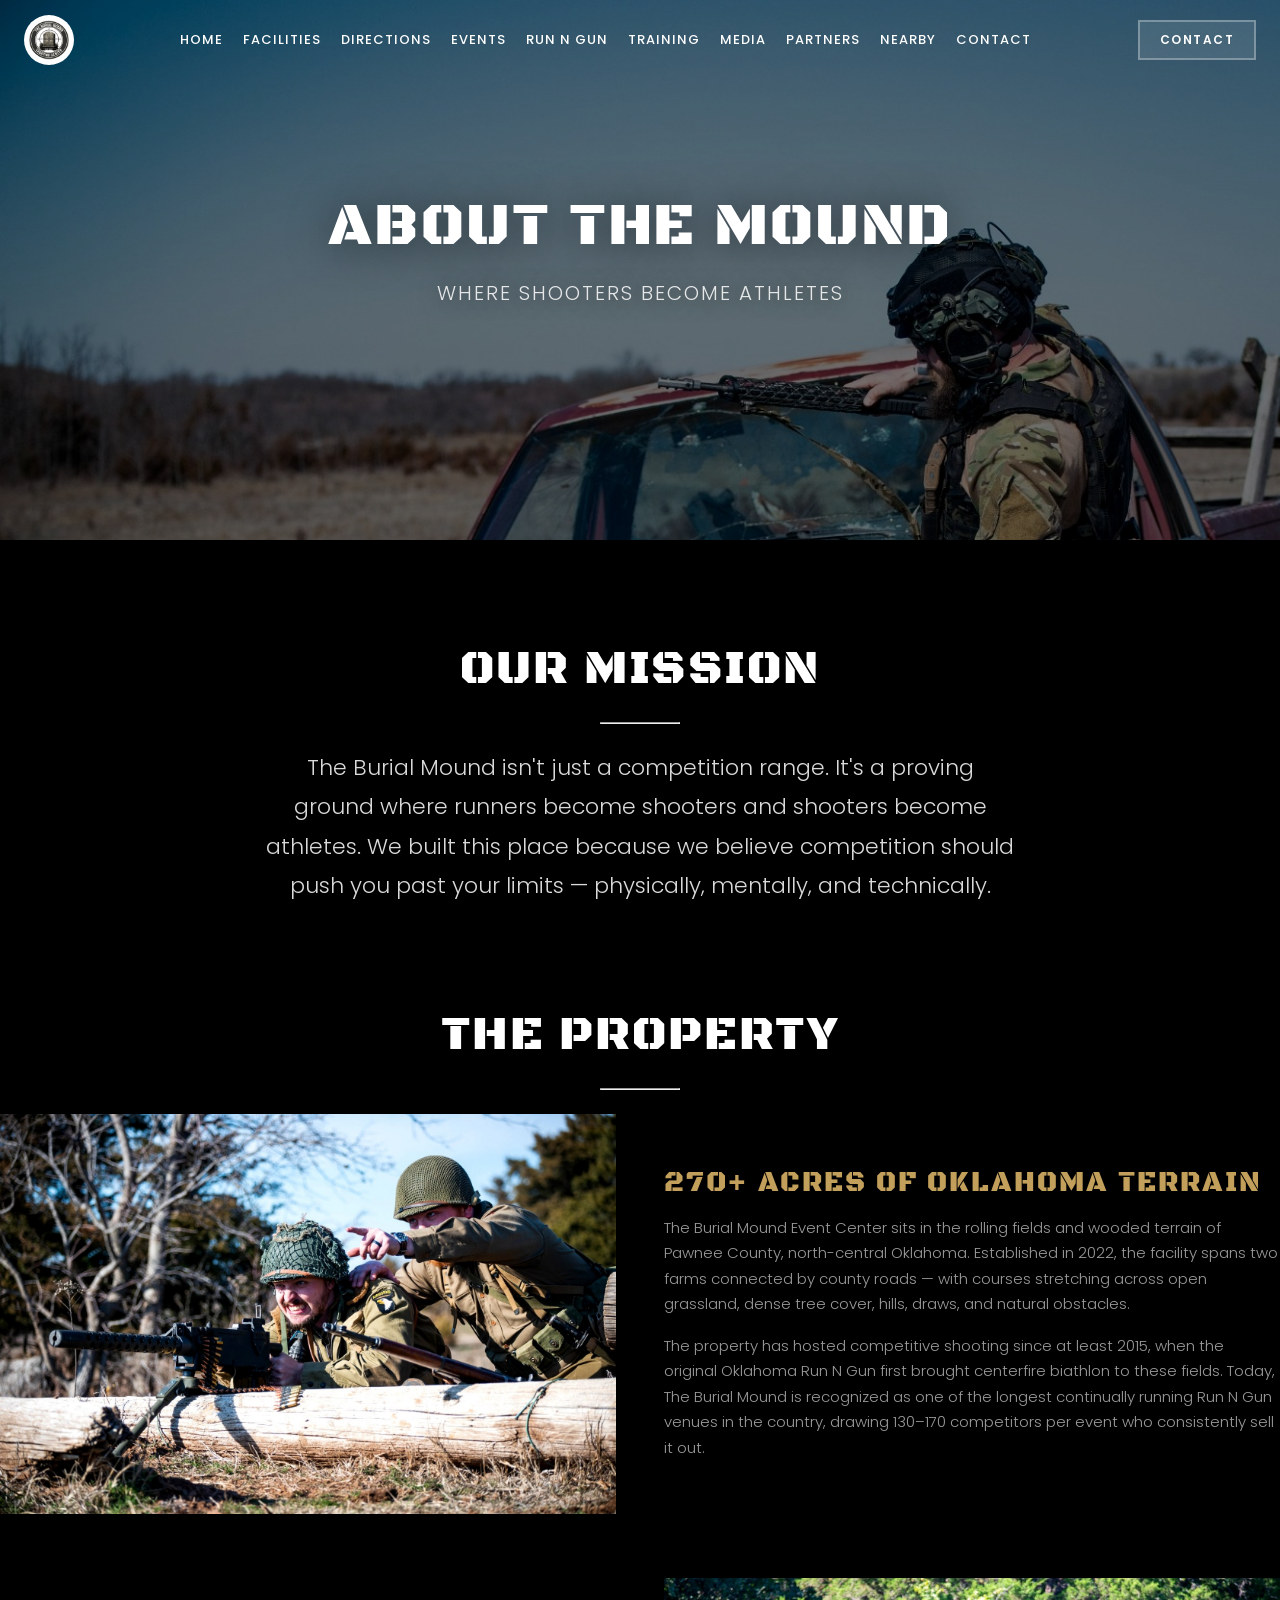
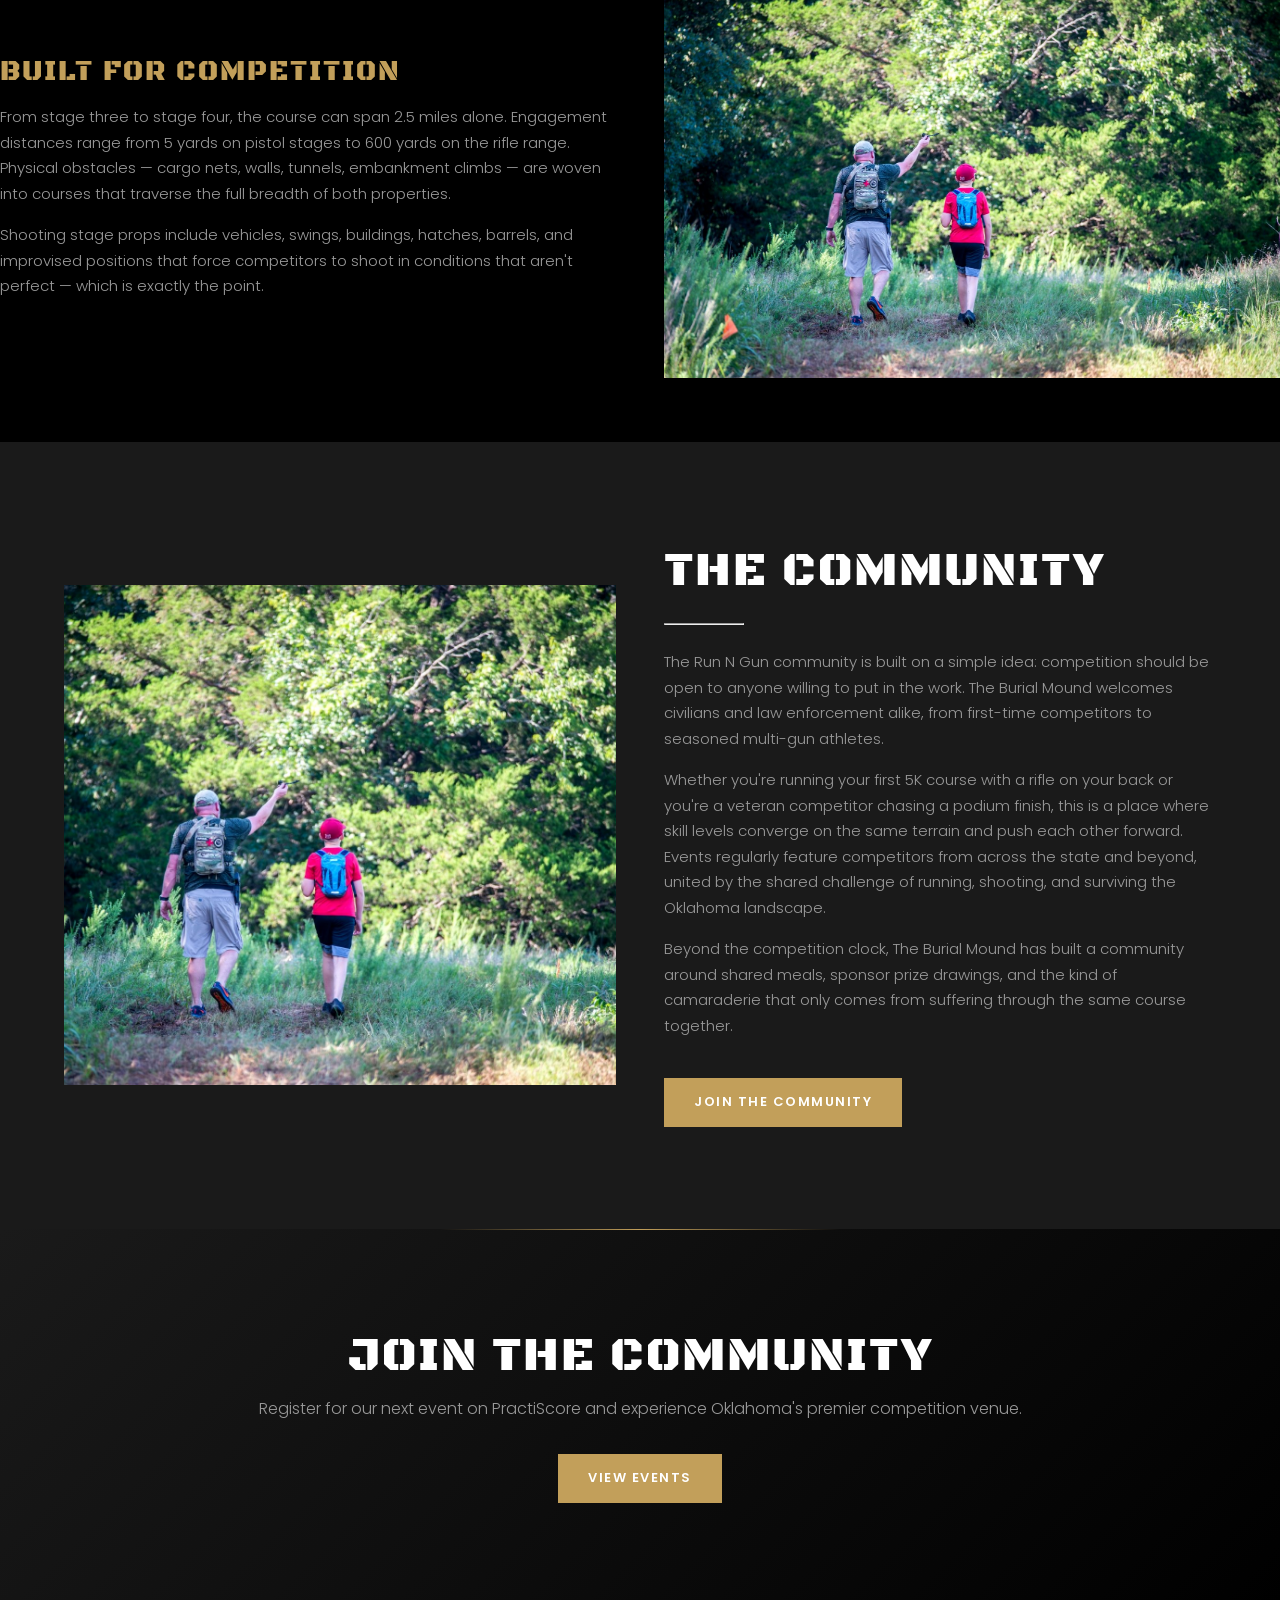
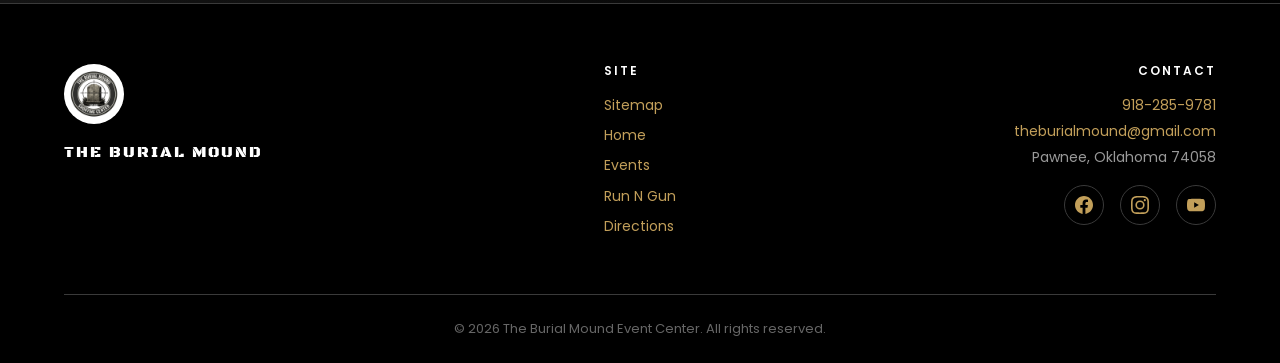
==== about.html @ 7cd29c20 "Fix countdown, add img dimensions, add prefers-reduced-motion - Repoint countdown to Summer Team Run" ====
<!DOCTYPE html>
<html lang="en">
<head>
  <meta charset="UTF-8">
  <meta name="viewport" content="width=device-width, initial-scale=1.0">
  <title>About — The Burial Mound Event Center</title>
  <meta name="description" content="Learn about The Burial Mound Event Center in Pawnee, Oklahoma. 270+ acres of competition terrain, established 2022. Oklahoma's premier outdoor event venue.">
  <meta property="og:title" content="About The Burial Mound Event Center">
  <meta property="og:description" content="The proving ground where runners become shooters and shooters become athletes. 270+ acres in Pawnee, Oklahoma.">
  <meta property="og:image" content="images/hood-shooter.jpg">
  <link rel="stylesheet" href="style.css">
</head>
<body>

  <!-- ============================================================
       NAVIGATION
       ============================================================ -->
  <nav class="nav" role="navigation" aria-label="Main navigation">
    <div class="nav__inner">
      <a href="index.html" class="nav__logo" aria-label="The Burial Mound — Home">
        <div class="nav__logo-circle">
          <img src="images/logo.jpg" alt="The Burial Mound logo" width="44" height="44">
        </div>
      </a>

      <div class="nav__links">
        <a href="index.html">Home</a>
        <a href="facilities.html">Facilities</a>
        <a href="directions.html">Directions</a>
        <a href="events.html">Events</a>
        <a href="rng.html">Run N Gun</a>
        <a href="training.html">Training</a>
        <a href="media.html">Media</a>
        <a href="partners.html">Partners</a>
        <a href="nearby.html">Nearby</a>
        <a href="contact.html">Contact</a>
      </div>

      <div class="nav__ctas">
        <a href="contact.html" class="btn-ghost btn-ghost--sm">Contact</a>
      </div>

      <button class="nav__hamburger" aria-label="Toggle menu" aria-expanded="false">
        <span></span>
        <span></span>
        <span></span>
      </button>
    </div>

    <!-- Mobile Menu -->
    <div class="nav__mobile-menu">
      <a href="index.html">Home</a>
      <a href="facilities.html">Facilities</a>
      <a href="directions.html">Directions</a>
      <a href="events.html">Events</a>
      <a href="rng.html">Run N Gun</a>
      <a href="training.html">Training</a>
      <a href="media.html">Media</a>
      <a href="partners.html">Partners</a>
      <a href="nearby.html">Nearby</a>
      <a href="contact.html">Contact</a>
      <a href="contact.html" class="btn-ghost">Contact</a>
    </div>
  </nav>

  <!-- ============================================================
       HERO
       ============================================================ -->
  <header class="hero hero--sub">
    <div class="hero__bg" style="background-image: url('images/hood-shooter.jpg');"></div>
    <div class="hero__content">
      <h1 class="hero__title">ABOUT THE MOUND</h1>
      <p class="hero__subtitle">Where Shooters Become Athletes</p>
    </div>
  </header>

  <!-- ============================================================
       MISSION STATEMENT
       ============================================================ -->
  <section class="section">
    <div class="container container--narrow">
      <h2 class="section-title reveal">OUR MISSION</h2>
      <hr class="divider--sm reveal">
      <p class="about-mission__text reveal">
        The Burial Mound isn't just a competition range. It's a proving ground where runners become shooters and shooters become athletes. We built this place because we believe competition should push you past your limits — physically, mentally, and technically.
      </p>
    </div>
  </section>

      <h2 class="section-title reveal">THE PROPERTY</h2>
      <hr class="divider--sm reveal">

      <div class="about-property">
        <div class="about-property__image reveal">
          <img src="images/vintage-gun.jpg" alt="Vintage machine gun at The Burial Mound" loading="lazy" width="1618" height="1080">
        </div>
        <div class="about-property__content reveal reveal--delay-1">
          <h3>270+ ACRES OF OKLAHOMA TERRAIN</h3>
          <p>The Burial Mound Event Center sits in the rolling fields and wooded terrain of Pawnee County, north-central Oklahoma. Established in 2022, the facility spans two farms connected by county roads — with courses stretching across open grassland, dense tree cover, hills, draws, and natural obstacles.</p>
          <p>The property has hosted competitive shooting since at least 2015, when the original Oklahoma Run N Gun first brought centerfire biathlon to these fields. Today, The Burial Mound is recognized as one of the longest continually running Run N Gun venues in the country, drawing 130–170 competitors per event who consistently sell it out.</p>
        </div>
      </div>

      <div class="about-property about-property--reverse">
        <div class="about-property__image reveal">
          <img src="images/family-group.jpg" alt="Group photo at The Burial Mound" loading="lazy" width="1640" height="1080">
        </div>
        <div class="about-property__content reveal reveal--delay-1">
          <h3>BUILT FOR COMPETITION</h3>
          <p>From stage three to stage four, the course can span 2.5 miles alone. Engagement distances range from 5 yards on pistol stages to 600 yards on the rifle range. Physical obstacles — cargo nets, walls, tunnels, embankment climbs — are woven into courses that traverse the full breadth of both properties.</p>
          <p>Shooting stage props include vehicles, swings, buildings, hatches, barrels, and improvised positions that force competitors to shoot in conditions that aren't perfect — which is exactly the point.</p>
        </div>
      </div>
    </div>
  </section>

  <!-- ============================================================
       COMMUNITY
       ============================================================ -->
  <section class="section" style="background: var(--gray-100);">
    <div class="container">
      <div class="about-community">
        <div class="about-community__image reveal">
          <img src="images/family-group.jpg" alt="The Burial Mound community — competitors and families" loading="lazy" width="1640" height="1080">
        </div>
        <div class="about-community__content reveal reveal--delay-1">
          <h2 class="section-title" style="text-align: left;">THE COMMUNITY</h2>
          <hr class="divider--sm" style="margin-left: 0;">
          <p>The Run N Gun community is built on a simple idea: competition should be open to anyone willing to put in the work. The Burial Mound welcomes civilians and law enforcement alike, from first-time competitors to seasoned multi-gun athletes.</p>
          <p>Whether you're running your first 5K course with a rifle on your back or you're a veteran competitor chasing a podium finish, this is a place where skill levels converge on the same terrain and push each other forward. Events regularly feature competitors from across the state and beyond, united by the shared challenge of running, shooting, and surviving the Oklahoma landscape.</p>
          <p>Beyond the competition clock, The Burial Mound has built a community around shared meals, sponsor prize drawings, and the kind of camaraderie that only comes from suffering through the same course together.</p>
          <a href="events.html" class="btn-gold" style="margin-top: 24px;">Join the Community</a>
        </div>
      </div>
    </div>
  </section>

  <!-- ============================================================
       CTA BANNER
       ============================================================ -->
  <section class="cta-banner">
    <div class="container">
      <h2 class="cta-banner__title reveal">JOIN THE COMMUNITY</h2>
      <p class="cta-banner__text reveal">Register for our next event on PractiScore and experience Oklahoma's premier competition venue.</p>
      <a href="events.html" class="btn-gold reveal">View Events</a>
    </div>
  </section>

  <!-- ============================================================
       FOOTER
       ============================================================ -->
  <footer class="footer" role="contentinfo">
    <div class="container">
      <div class="footer__grid">

        <!-- Brand -->
        <div class="footer__brand">
          <div class="footer__logo-circle">
            <img src="images/logo.jpg" alt="The Burial Mound logo" width="52" height="52">
          </div>
          <span class="footer__brand-name">The Burial Mound</span>
        </div>

        <!-- Nav -->
        <div class="footer__nav">
          <div class="footer__nav-column">
            <h4>Site</h4>
            <a href="sitemap.html">Sitemap</a>
            <a href="index.html">Home</a>
            <a href="events.html">Events</a>
            <a href="rng.html">Run N Gun</a>
            <a href="directions.html">Directions</a>
          </div>
        </div>

        <!-- Contact -->
        <div class="footer__contact">
          <h4>Contact</h4>
          <p><a href="tel:9182859781">918-285-9781</a></p>
          <p><a href="mailto:theburialmound@gmail.com">theburialmound@gmail.com</a></p>
          <p>Pawnee, Oklahoma 74058</p>

          <div class="footer__socials">
            <!-- Facebook -->
            <a href="https://www.facebook.com/theburialmound/" class="footer__social-icon" target="_blank" rel="noopener" aria-label="Facebook">
              <svg viewBox="0 0 24 24" xmlns="http://www.w3.org/2000/svg"><path d="M24 12.073c0-6.627-5.373-12-12-12s-12 5.373-12 12c0 5.99 4.388 10.954 10.125 11.854v-8.385H7.078v-3.47h3.047V9.43c0-3.007 1.792-4.669 4.533-4.669 1.312 0 2.686.235 2.686.235v2.953H15.83c-1.491 0-1.956.925-1.956 1.874v2.25h3.328l-.532 3.47h-2.796v8.385C19.612 23.027 24 18.062 24 12.073z"/></svg>
            </a>
            <!-- Instagram -->
            <a href="https://www.instagram.com/explore/locations/103576952105458/the-burial-mound-shooting-center/" class="footer__social-icon" target="_blank" rel="noopener" aria-label="Instagram">
              <svg viewBox="0 0 24 24" xmlns="http://www.w3.org/2000/svg"><path d="M12 2.163c3.204 0 3.584.012 4.85.07 3.252.148 4.771 1.691 4.919 4.919.058 1.265.069 1.645.069 4.849 0 3.205-.012 3.584-.069 4.849-.149 3.225-1.664 4.771-4.919 4.919-1.266.058-1.644.07-4.85.07-3.204 0-3.584-.012-4.849-.07-3.26-.149-4.771-1.699-4.919-4.92-.058-1.265-.07-1.644-.07-4.849 0-3.204.013-3.583.07-4.849.149-3.227 1.664-4.771 4.919-4.919 1.266-.057 1.645-.069 4.849-.069zM12 0C8.741 0 8.333.014 7.053.072 2.695.272.273 2.69.073 7.052.014 8.333 0 8.741 0 12c0 3.259.014 3.668.072 4.948.2 4.358 2.618 6.78 6.98 6.98C8.333 23.986 8.741 24 12 24c3.259 0 3.668-.014 4.948-.072 4.354-.2 6.782-2.618 6.979-6.98.059-1.28.073-1.689.073-4.948 0-3.259-.014-3.667-.072-4.947-.196-4.354-2.617-6.78-6.979-6.98C15.668.014 15.259 0 12 0zm0 5.838a6.162 6.162 0 100 12.324 6.162 6.162 0 000-12.324zM12 16a4 4 0 110-8 4 4 0 010 8zm6.406-11.845a1.44 1.44 0 100 2.881 1.44 1.44 0 000-2.881z"/></svg>
            </a>
            <!-- YouTube -->
            <a href="https://www.youtube.com/@theburialmound" class="footer__social-icon" target="_blank" rel="noopener" aria-label="YouTube">
              <svg viewBox="0 0 24 24" xmlns="http://www.w3.org/2000/svg"><path d="M23.498 6.186a3.016 3.016 0 00-2.122-2.136C19.505 3.545 12 3.545 12 3.545s-7.505 0-9.377.505A3.017 3.017 0 00.502 6.186C0 8.07 0 12 0 12s0 3.93.502 5.814a3.016 3.016 0 002.122 2.136c1.871.505 9.376.505 9.376.505s7.505 0 9.377-.505a3.015 3.015 0 002.122-2.136C24 15.93 24 12 24 12s0-3.93-.502-5.814zM9.545 15.568V8.432L15.818 12l-6.273 3.568z"/></svg>
            </a>
          </div>
        </div>

      </div>

      <div class="footer__bottom">
        <p class="footer__copyright">&copy; 2026 The Burial Mound Event Center. All rights reserved.</p>
      </div>
    </div>
  </footer>

  <script src="main.js"></script>
</body>
</html>
---- style.css ----
/* ============================================================
   THE BURIAL MOUND SHOOTING CENTER — Master Stylesheet
   ============================================================ */

/* --- Google Fonts --- */
@import url('https://fonts.googleapis.com/css2?family=Black+Ops+One&family=Poppins:wght@300;400;500;600;700&display=swap');

/* --- CSS Custom Properties --- */
:root {
  --black: #000000;
  --white: #FFFFFF;
  --gold: #C29F5A;
  --gold-dark: #A6863D;
  --gold-light: #D4B97A;
  --gray-100: #1a1a1a;
  --gray-200: #2a2a2a;
  --gray-300: #3a3a3a;
  --gray-400: #666666;
  --gray-500: #999999;

  --font-display: 'Black Ops One', cursive;
  --font-body: 'Poppins', sans-serif;

  --nav-height: 80px;
  --transition-base: 0.3s cubic-bezier(0.16, 1, 0.3, 1);
  --transition-slow: 0.6s cubic-bezier(0.16, 1, 0.3, 1);
}

/* --- Reset & Base --- */
*,
*::before,
*::after {
  margin: 0;
  padding: 0;
  box-sizing: border-box;
}

html {
  scroll-behavior: smooth;
  -webkit-font-smoothing: antialiased;
  -moz-osx-font-smoothing: grayscale;
}

body {
  font-family: var(--font-body);
  font-weight: 400;
  font-size: 16px;
  line-height: 1.6;
  color: var(--white);
  background-color: var(--black);
  overflow-x: hidden;
}

img {
  max-width: 100%;
  height: auto;
  display: block;
}

a {
  color: var(--gold);
  text-decoration: none;
  transition: color var(--transition-base);
}

a:hover {
  color: var(--gold-light);
}

ul, ol {
  list-style: none;
}

h1, h2, h3, h4, h5, h6 {
  font-family: var(--font-display);
  text-transform: uppercase;
  letter-spacing: 2px;
  line-height: 1.15;
  color: var(--white);
  font-weight: 400; /* Black Ops One only has 400 */
}

/* --- Utility Classes --- */
.container {
  width: 100%;
  max-width: 1200px;
  margin: 0 auto;
  padding: 0 24px;
}

.container--wide {
  max-width: 1440px;
}

.container--narrow {
  max-width: 800px;
}

.text-gold { color: var(--gold); }
.text-muted { color: var(--gray-500); }
.text-center { text-align: center; }

.sr-only {
  position: absolute;
  width: 1px;
  height: 1px;
  padding: 0;
  margin: -1px;
  overflow: hidden;
  clip: rect(0,0,0,0);
  white-space: nowrap;
  border: 0;
}

/* --- Section Spacing --- */
.section {
  padding: clamp(60px, 8vw, 120px) 0;
}

.section--sm {
  padding: clamp(40px, 5vw, 80px) 0;
}

.section-title {
  font-size: clamp(28px, 4vw, 48px);
  margin-bottom: 16px;
  text-align: center;
}

.section-subtitle {
  font-family: var(--font-body);
  font-size: clamp(14px, 1.5vw, 18px);
  font-weight: 300;
  color: var(--gray-500);
  text-align: center;
  max-width: 600px;
  margin: 0 auto 48px;
  text-transform: none;
  letter-spacing: 0;
  line-height: 1.6;
}

/* --- Divider --- */
.divider {
  width: 60%;
  max-width: 400px;
  height: 2px;
  background: var(--gold);
  margin: 0 auto;
  border: none;
}

.divider--sm {
  width: 80px;
  margin: 24px auto;
}

/* ============================================================
   NAVIGATION
   ============================================================ */
.nav {
  position: fixed;
  top: 0;
  left: 0;
  width: 100%;
  z-index: 1000;
  background: transparent;
  transition: background var(--transition-base), box-shadow var(--transition-base);
}

.nav.scrolled {
  background: var(--black);
  box-shadow: 0 2px 20px rgba(0,0,0,0.5);
}

.nav__inner {
  display: flex;
  align-items: center;
  justify-content: space-between;
  height: var(--nav-height);
  max-width: 1440px;
  margin: 0 auto;
  padding: 0 24px;
}

.nav__logo {
  flex-shrink: 0;
}

.nav__logo-circle {
  width: 50px;
  height: 50px;
  border-radius: 50%;
  background: var(--white);
  overflow: hidden;
  display: flex;
  align-items: center;
  justify-content: center;
}

.nav__logo-circle img {
  width: 44px;
  height: 44px;
  object-fit: cover;
  border-radius: 50%;
}

.nav__links {
  display: flex;
  align-items: center;
  gap: 28px;
}

.nav__links a {
  font-family: var(--font-body);
  font-size: 14px;
  font-weight: 500;
  color: var(--white);
  text-transform: uppercase;
  letter-spacing: 1px;
  transition: color var(--transition-base);
  position: relative;
}

.nav__links a::after {
  content: '';
  position: absolute;
  bottom: -4px;
  left: 0;
  width: 0;
  height: 2px;
  background: var(--gold);
  transition: width var(--transition-base);
}

.nav__links a:hover {
  color: var(--gold);
}

.nav__links a:hover::after {
  width: 100%;
}

.nav__links a.active {
  color: var(--gold);
}

.nav__links a.active::after {
  width: 100%;
}

.nav__ctas {
  display: flex;
  align-items: center;
  gap: 12px;
  flex-shrink: 0;
}

/* Hamburger */
.nav__hamburger {
  display: none;
  flex-direction: column;
  justify-content: center;
  align-items: center;
  width: 40px;
  height: 40px;
  background: none;
  border: none;
  cursor: pointer;
  padding: 0;
  z-index: 1001;
}

.nav__hamburger span {
  display: block;
  width: 24px;
  height: 2px;
  background: var(--white);
  transition: all var(--transition-base);
  margin: 3px 0;
}

.nav__hamburger.open span:nth-child(1) {
  transform: rotate(45deg) translate(4px, 4px);
}

.nav__hamburger.open span:nth-child(2) {
  opacity: 0;
}

.nav__hamburger.open span:nth-child(3) {
  transform: rotate(-45deg) translate(4px, -4px);
}

/* Mobile Menu */
.nav__mobile-menu {
  display: none;
  position: fixed;
  top: 0;
  left: 0;
  width: 100%;
  height: 100vh;
  background: rgba(0,0,0,0.97);
  flex-direction: column;
  align-items: center;
  justify-content: center;
  gap: 24px;
  z-index: 999;
  opacity: 0;
  pointer-events: none;
  transition: opacity var(--transition-base);
}

.nav__mobile-menu.open {
  display: flex;
  opacity: 1;
  pointer-events: all;
}

.nav__mobile-menu a {
  font-family: var(--font-display);
  font-size: 24px;
  color: var(--white);
  text-transform: uppercase;
  letter-spacing: 2px;
  transition: color var(--transition-base);
}

.nav__mobile-menu a:hover {
  color: var(--gold);
}

.nav__mobile-menu .btn-gold,
.nav__mobile-menu .btn-ghost {
  margin-top: 8px;
}

/* ============================================================
   BUTTONS
   ============================================================ */
.btn-gold {
  display: inline-block;
  font-family: var(--font-body);
  font-size: 13px;
  font-weight: 600;
  text-transform: uppercase;
  letter-spacing: 1.5px;
  padding: 12px 28px;
  background: var(--gold);
  color: var(--white);
  border: 2px solid var(--gold);
  border-radius: 0;
  cursor: pointer;
  transition: all var(--transition-base);
  text-align: center;
}

.btn-gold:hover {
  background: var(--gold-dark);
  border-color: var(--gold-dark);
  color: var(--white);
}

.btn-ghost {
  display: inline-block;
  font-family: var(--font-body);
  font-size: 13px;
  font-weight: 600;
  text-transform: uppercase;
  letter-spacing: 1.5px;
  padding: 12px 28px;
  background: rgba(255,255,255,0.1);
  color: var(--white);
  border: 2px solid rgba(255,255,255,0.3);
  border-radius: 0;
  cursor: pointer;
  transition: all var(--transition-base);
  text-align: center;
}

.btn-ghost:hover {
  background: rgba(255,255,255,0.2);
  border-color: var(--gold);
  color: var(--gold);
}

.btn-gold--sm,
.btn-ghost--sm {
  padding: 8px 20px;
  font-size: 12px;
}

/* ============================================================
   HERO
   ============================================================ */
.hero {
  position: relative;
  width: 100%;
  height: 100vh;
  min-height: 600px;
  display: flex;
  align-items: center;
  justify-content: center;
  text-align: center;
  overflow: hidden;
}

.hero__bg {
  position: absolute;
  top: 0;
  left: 0;
  width: 100%;
  height: 100%;
  background-size: cover;
  background-position: center top;
  background-repeat: no-repeat;
}

.hero__bg::after {
  content: '';
  position: absolute;
  top: 0;
  left: 0;
  width: 100%;
  height: 100%;
  background: rgba(0,0,0,0.55);
}

.hero__content {
  position: relative;
  z-index: 2;
  max-width: 900px;
  padding: 0 24px;
}

.hero__title {
  font-size: clamp(36px, 7vw, 80px);
  margin-bottom: 16px;
  text-shadow: 0 2px 40px rgba(0,0,0,0.5);
}

.hero__subtitle {
  font-family: var(--font-body);
  font-size: clamp(14px, 2vw, 20px);
  font-weight: 300;
  color: rgba(255,255,255,0.85);
  letter-spacing: 2px;
  text-transform: uppercase;
  margin-bottom: 40px;
  text-shadow: 0 1px 20px rgba(0,0,0,0.5);
}

.hero__ctas {
  display: flex;
  align-items: center;
  justify-content: center;
  gap: 16px;
  flex-wrap: wrap;
}

/* Sub-hero (inner pages) */
.hero--sub {
  height: 60vh;
  min-height: 400px;
}

.hero--sub .hero__title {
  font-size: clamp(28px, 5vw, 60px);
}

/* ============================================================
   STATS ROW
   ============================================================ */
.stats-row {
  display: flex;
  justify-content: center;
  align-items: center;
  gap: clamp(32px, 6vw, 80px);
  padding: clamp(40px, 6vw, 80px) 24px;
}

.stat {
  text-align: center;
}

.stat__circle {
  width: clamp(100px, 12vw, 140px);
  height: clamp(100px, 12vw, 140px);
  border: 2px solid var(--gold);
  border-radius: 50%;
  display: flex;
  flex-direction: column;
  align-items: center;
  justify-content: center;
  margin: 0 auto 12px;
  transition: transform var(--transition-base), box-shadow var(--transition-base);
}

.stat__circle:hover {
  transform: scale(1.05);
  box-shadow: 0 0 30px rgba(194,159,90,0.2);
}

.stat__number {
  font-family: var(--font-display);
  font-size: clamp(28px, 4vw, 42px);
  letter-spacing: 1px;
  line-height: 1;
}

.stat__label {
  font-family: var(--font-body);
  font-size: 11px;
  font-weight: 500;
  text-transform: uppercase;
  letter-spacing: 2px;
  color: var(--gray-500);
  margin-top: 4px;
}

.stat__desc {
  font-family: var(--font-body);
  font-size: 12px;
  font-weight: 400;
  color: var(--gray-500);
  text-transform: uppercase;
  letter-spacing: 1px;
}

/* ============================================================
   CARDS
   ============================================================ */
.cards-grid {
  display: grid;
  grid-template-columns: repeat(3, 1fr);
  gap: 24px;
}

.card {
  background: var(--gray-100);
  overflow: hidden;
  transition: transform var(--transition-base), box-shadow var(--transition-base);
}

.card:hover {
  transform: translateY(-4px);
  box-shadow: 0 12px 40px rgba(0,0,0,0.4);
}

.card__image {
  width: 100%;
  height: 220px;
  object-fit: cover;
}

.card__body {
  padding: 24px;
}

.card__tag {
  font-family: var(--font-body);
  font-size: 11px;
  font-weight: 600;
  text-transform: uppercase;
  letter-spacing: 2px;
  color: var(--gold);
  margin-bottom: 8px;
}

.card__title {
  font-size: 18px;
  margin-bottom: 12px;
  letter-spacing: 1px;
}

.card__text {
  font-size: 14px;
  font-weight: 300;
  color: var(--gray-500);
  line-height: 1.6;
  margin-bottom: 20px;
}

.card__link {
  font-family: var(--font-body);
  font-size: 12px;
  font-weight: 600;
  text-transform: uppercase;
  letter-spacing: 1.5px;
  color: var(--gold);
  display: inline-flex;
  align-items: center;
  gap: 8px;
  transition: gap var(--transition-base);
}

.card__link:hover {
  gap: 12px;
  color: var(--gold-light);
}

.card__link::after {
  content: '→';
}

/* ============================================================
   GALLERY STRIP
   ============================================================ */
.gallery-strip {
  display: grid;
  grid-template-columns: repeat(4, 1fr);
  gap: 0;
  overflow: hidden;
}

.gallery-strip__img {
  width: 100%;
  height: 300px;
  object-fit: cover;
  transition: transform var(--transition-slow);
}

.gallery-strip__img:hover {
  transform: scale(1.05);
}

.gallery-strip__item {
  overflow: hidden;
}

/* ============================================================
   TESTIMONIALS
   ============================================================ */
.testimonials {
  background: var(--gray-100);
}

.testimonials-grid {
  display: grid;
  grid-template-columns: repeat(3, 1fr);
  gap: 32px;
}

.testimonial {
  padding: 32px;
  border-left: 2px solid var(--gold);
}

.testimonial__quote {
  font-size: 15px;
  font-weight: 300;
  font-style: italic;
  color: rgba(255,255,255,0.85);
  line-height: 1.7;
  margin-bottom: 20px;
}

.testimonial__quote::before {
  content: '"';
  font-family: var(--font-display);
  font-size: 36px;
  color: var(--gold);
  line-height: 0;
  vertical-align: -12px;
  margin-right: 4px;
}

.testimonial__author {
  font-size: 13px;
  font-weight: 600;
  color: var(--white);
}

.testimonial__detail {
  font-size: 12px;
  font-weight: 400;
  color: var(--gray-500);
}

/* ============================================================
   CTA BANNER
   ============================================================ */
.cta-banner {
  position: relative;
  padding: clamp(60px, 8vw, 100px) 24px;
  text-align: center;
  background: linear-gradient(135deg, var(--gray-100) 0%, var(--black) 100%);
  overflow: hidden;
}

.cta-banner::before {
  content: '';
  position: absolute;
  top: 0;
  left: 50%;
  transform: translateX(-50%);
  width: 400px;
  height: 1px;
  background: linear-gradient(90deg, transparent, var(--gold), transparent);
}

.cta-banner__title {
  font-size: clamp(28px, 4vw, 48px);
  margin-bottom: 12px;
}

.cta-banner__text {
  font-family: var(--font-body);
  font-size: 16px;
  font-weight: 300;
  color: var(--gray-500);
  margin-bottom: 32px;
  text-transform: none;
  letter-spacing: 0;
}

/* ============================================================
   ACCORDION
   ============================================================ */
.accordion {
  max-width: 800px;
  margin: 0 auto;
}

.accordion__item {
  border-bottom: 1px solid var(--gray-300);
}

.accordion__trigger {
  width: 100%;
  display: flex;
  align-items: center;
  justify-content: space-between;
  padding: 20px 0;
  background: none;
  border: none;
  cursor: pointer;
  text-align: left;
}

.accordion__trigger-text {
  font-family: var(--font-body);
  font-size: 16px;
  font-weight: 500;
  color: var(--white);
  padding-right: 16px;
}

.accordion__trigger-icon {
  flex-shrink: 0;
  width: 20px;
  height: 20px;
  position: relative;
  transition: transform var(--transition-base);
}

.accordion__trigger-icon::before,
.accordion__trigger-icon::after {
  content: '';
  position: absolute;
  top: 50%;
  left: 50%;
  background: var(--gold);
  transition: transform var(--transition-base);
}

.accordion__trigger-icon::before {
  width: 16px;
  height: 2px;
  transform: translate(-50%, -50%);
}

.accordion__trigger-icon::after {
  width: 2px;
  height: 16px;
  transform: translate(-50%, -50%);
}

.accordion__item.open .accordion__trigger-icon::after {
  transform: translate(-50%, -50%) rotate(90deg);
  opacity: 0;
}

.accordion__content {
  max-height: 0;
  overflow: hidden;
  transition: max-height var(--transition-base);
}

.accordion__content-inner {
  padding: 0 0 24px;
  font-size: 15px;
  font-weight: 300;
  color: var(--gray-500);
  line-height: 1.7;
}

/* ============================================================
   COUNTDOWN
   ============================================================ */
.countdown {
  display: flex;
  justify-content: center;
  gap: 24px;
  margin: 32px 0;
}

.countdown__unit {
  text-align: center;
}

.countdown__number {
  font-family: var(--font-display);
  font-size: clamp(32px, 4vw, 56px);
  color: var(--gold);
  line-height: 1;
  letter-spacing: 1px;
}

.countdown__label {
  font-family: var(--font-body);
  font-size: 11px;
  font-weight: 500;
  text-transform: uppercase;
  letter-spacing: 2px;
  color: var(--gray-500);
  margin-top: 8px;
}

/* ============================================================
   ABOUT PREVIEW
   ============================================================ */
.about-preview {
  text-align: center;
}

.about-preview__text {
  font-size: clamp(16px, 1.8vw, 20px);
  font-weight: 300;
  line-height: 1.8;
  color: rgba(255,255,255,0.85);
  max-width: 800px;
  margin: 0 auto 32px;
}

/* ============================================================
   FOOTER
   ============================================================ */
.footer {
  background: var(--black);
  border-top: 1px solid var(--gray-300);
  padding: 60px 0 24px;
}

.footer__grid {
  display: grid;
  grid-template-columns: 1fr 2fr 1fr;
  gap: 48px;
  margin-bottom: 48px;
}

.footer__brand {
  display: flex;
  flex-direction: column;
  align-items: flex-start;
  gap: 16px;
}

.footer__logo-circle {
  width: 60px;
  height: 60px;
  border-radius: 50%;
  background: var(--white);
  overflow: hidden;
  display: flex;
  align-items: center;
  justify-content: center;
}

.footer__logo-circle img {
  width: 52px;
  height: 52px;
  object-fit: cover;
  border-radius: 50%;
}

.footer__brand-name {
  font-family: var(--font-display);
  font-size: 16px;
  letter-spacing: 2px;
  text-transform: uppercase;
}

.footer__nav {
  display: flex;
  justify-content: center;
  gap: 48px;
}

.footer__nav-column h4 {
  font-family: var(--font-body);
  font-size: 12px;
  font-weight: 600;
  text-transform: uppercase;
  letter-spacing: 2px;
  color: var(--white);
  margin-bottom: 16px;
}

.footer__nav-column a {
  display: block;
  font-size: 14px;
  font-weight: 400;
  color: var(--gold);
  margin-bottom: 8px;
  transition: color var(--transition-base);
}

.footer__nav-column a:hover {
  color: var(--gold-light);
}

.footer__contact {
  text-align: right;
}

.footer__contact h4 {
  font-family: var(--font-body);
  font-size: 12px;
  font-weight: 600;
  text-transform: uppercase;
  letter-spacing: 2px;
  color: var(--white);
  margin-bottom: 16px;
}

.footer__contact p {
  font-size: 14px;
  font-weight: 400;
  color: var(--gray-500);
  margin-bottom: 4px;
  line-height: 1.6;
}

.footer__contact a {
  color: var(--gold);
}

.footer__socials {
  display: flex;
  gap: 16px;
  margin-top: 16px;
}

.footer__contact .footer__socials {
  justify-content: flex-end;
}

.footer__social-icon {
  width: 40px;
  height: 40px;
  border: 1px solid var(--gray-300);
  border-radius: 50%;
  display: flex;
  align-items: center;
  justify-content: center;
  transition: all var(--transition-base);
  color: var(--white);
}

.footer__social-icon:hover {
  border-color: var(--gold);
  background: rgba(194,159,90,0.1);
  color: var(--gold);
}

.footer__social-icon svg {
  width: 18px;
  height: 18px;
  fill: currentColor;
}

.footer__bottom {
  border-top: 1px solid var(--gray-300);
  padding-top: 24px;
  text-align: center;
}

.footer__copyright {
  font-size: 13px;
  font-weight: 400;
  color: var(--gray-400);
}

/* ============================================================
   SCROLL REVEAL
   ============================================================ */
.reveal {
  opacity: 0;
  transform: translateY(30px);
  transition: opacity 0.8s cubic-bezier(0.16, 1, 0.3, 1),
              transform 0.8s cubic-bezier(0.16, 1, 0.3, 1);
}

.reveal.visible {
  opacity: 1;
  transform: translateY(0);
}

.reveal--delay-1 { transition-delay: 0.1s; }
.reveal--delay-2 { transition-delay: 0.2s; }
.reveal--delay-3 { transition-delay: 0.3s; }
.reveal--delay-4 { transition-delay: 0.4s; }

@media (prefers-reduced-motion: reduce) {
  .reveal {
    opacity: 1;
    transform: none;
    transition: none;
  }
}

/* ============================================================
   PLACEHOLDER CONTENT (for shell pages)
   ============================================================ */
.placeholder-content {
  min-height: 40vh;
  display: flex;
  align-items: center;
  justify-content: center;
  text-align: center;
}

.placeholder-content p {
  font-size: 18px;
  font-weight: 300;
  color: var(--gray-400);
}

/* ============================================================
   RESPONSIVE — 1024px
   ============================================================ */
@media (max-width: 1024px) {
  .nav__links {
    gap: 20px;
  }

  .nav__links a {
    font-size: 13px;
  }

  .cards-grid {
    grid-template-columns: repeat(2, 1fr);
  }

  .testimonials-grid {
    grid-template-columns: repeat(2, 1fr);
  }

  .footer__grid {
    grid-template-columns: 1fr 1fr;
    gap: 32px;
  }

  .footer__nav {
    gap: 32px;
  }
}

/* ============================================================
   RESPONSIVE — 768px
   ============================================================ */
@media (max-width: 768px) {
  :root {
    --nav-height: 64px;
  }

  .nav__links {
    display: none;
  }

  .nav__ctas {
    display: none;
  }

  .nav__hamburger {
    display: flex;
  }

  .stats-row {
    gap: 24px;
  }

  .stat__circle {
    width: 100px;
    height: 100px;
  }

  .stat__number {
    font-size: 24px;
  }

  .cards-grid {
    grid-template-columns: 1fr;
    gap: 20px;
  }

  .gallery-strip {
    grid-template-columns: repeat(2, 1fr);
  }

  .gallery-strip__img {
    height: 200px;
  }

  .testimonials-grid {
    grid-template-columns: 1fr;
  }

  .footer__grid {
    grid-template-columns: 1fr;
    gap: 32px;
    text-align: center;
  }

  .footer__brand {
    align-items: center;
  }

  .footer__nav {
    flex-direction: column;
    gap: 32px;
    align-items: center;
  }

  .footer__contact {
    text-align: center;
  }

  .footer__contact .footer__socials {
    justify-content: center;
  }

  .hero__title {
    font-size: clamp(28px, 8vw, 48px);
  }

  .hero__subtitle {
    font-size: clamp(12px, 3vw, 16px);
    letter-spacing: 1px;
  }

  .hero__ctas {
    flex-direction: column;
    gap: 12px;
  }

  .hero__ctas .btn-ghost,
  .hero__ctas .btn-gold {
    width: 100%;
    max-width: 260px;
  }

  .countdown {
    gap: 16px;
  }
}

/* ============================================================
   RESPONSIVE — 480px
   ============================================================ */
@media (max-width: 480px) {
  .section {
    padding: 48px 0;
  }

  .stats-row {
    flex-direction: column;
    gap: 24px;
  }

  .gallery-strip {
    grid-template-columns: 1fr;
  }

  .gallery-strip__img {
    height: 250px;
  }

  .hero--sub {
    height: 50vh;
    min-height: 300px;
  }

  .btn-gold,
  .btn-ghost {
    padding: 10px 24px;
    font-size: 12px;
  }

  .section-title {
    font-size: clamp(22px, 6vw, 32px);
  }
}

/* ============================================================
   EXPECT TIMELINE (Events — What to Expect)
   ============================================================ */
.expect-timeline {
  display: flex;
  flex-direction: column;
  gap: 0;
}

.expect-step {
  display: flex;
  align-items: flex-start;
  gap: 24px;
  padding: 28px 0;
  border-bottom: 1px solid var(--gray-300);
}

.expect-step:last-child {
  border-bottom: none;
}

.expect-step__number {
  font-family: var(--font-display);
  font-size: 36px;
  color: var(--gold);
  line-height: 1;
  flex-shrink: 0;
  min-width: 52px;
}

.expect-step__content {
  flex: 1;
}

.expect-step__title {
  font-size: 18px;
  letter-spacing: 1px;
  margin-bottom: 8px;
}

.expect-step__text {
  font-size: 15px;
  font-weight: 300;
  color: var(--gray-500);
  line-height: 1.7;
}

/* ============================================================
   CONTACT FORM
   ============================================================ */
.contact-form {
  display: flex;
  flex-direction: column;
  gap: 20px;
  max-width: 700px;
  margin: 0 auto;
}

.contact-form__row {
  display: grid;
  grid-template-columns: 1fr 1fr;
  gap: 20px;
}

.contact-form__field {
  display: flex;
  flex-direction: column;
  gap: 6px;
}

.contact-form__field--full {
  grid-column: 1 / -1;
}

.contact-form label {
  font-family: var(--font-body);
  font-size: 12px;
  font-weight: 600;
  text-transform: uppercase;
  letter-spacing: 1.5px;
  color: var(--gray-500);
}

.contact-form input,
.contact-form select,
.contact-form textarea {
  font-family: var(--font-body);
  font-size: 15px;
  font-weight: 400;
  color: var(--white);
  background: var(--gray-200);
  border: 1px solid var(--gray-300);
  padding: 12px 16px;
  border-radius: 0;
  transition: border-color var(--transition-base);
  -webkit-appearance: none;
  appearance: none;
}

.contact-form input:focus,
.contact-form select:focus,
.contact-form textarea:focus {
  outline: none;
  border-color: var(--gold);
}

.contact-form select {
  background-image: url("data:image/svg+xml,%3Csvg xmlns='http://www.w3.org/2000/svg' width='12' height='12' viewBox='0 0 12 12'%3E%3Cpath fill='%23999' d='M6 8L1 3h10z'/%3E%3C/svg%3E");
  background-repeat: no-repeat;
  background-position: right 16px center;
  padding-right: 40px;
}

.contact-form textarea {
  resize: vertical;
  min-height: 120px;
}

.contact-form .btn-gold {
  align-self: flex-start;
}

@media (max-width: 768px) {
  .contact-form__row {
    grid-template-columns: 1fr;
  }
}

/* ============================================================
   CONTACT PAGE — SPLIT LAYOUT (Map + Info)
   ============================================================ */
.contact-split {
  display: grid;
  grid-template-columns: 1fr 1fr;
  gap: 48px;
  align-items: stretch;
}

.contact-split__map {
  border: 1px solid var(--gray-300);
  overflow: hidden;
  min-height: 400px;
}

.contact-split__map iframe {
  width: 100%;
  height: 100%;
  display: block;
}

.contact-split__info {
  display: flex;
  flex-direction: column;
  justify-content: center;
  padding: 24px 0;
}

.contact-split__heading {
  font-size: clamp(24px, 3vw, 36px);
  margin-bottom: 8px;
}

.contact-detail {
  margin-bottom: 20px;
}

.contact-detail__label {
  display: block;
  font-family: var(--font-body);
  font-size: 11px;
  font-weight: 600;
  text-transform: uppercase;
  letter-spacing: 2px;
  color: var(--gray-500);
  margin-bottom: 4px;
}

.contact-detail__value {
  font-family: var(--font-body);
  font-size: 20px;
  font-weight: 500;
  color: var(--white);
  letter-spacing: 0.5px;
}

a.contact-detail__value {
  color: var(--gold);
}

a.contact-detail__value:hover {
  color: var(--gold-light);
}

.contact-socials {
  display: flex;
  gap: 16px;
  margin-top: 16px;
}

@media (max-width: 768px) {
  .contact-split {
    grid-template-columns: 1fr;
    gap: 32px;
  }

  .contact-split__map {
    min-height: 300px;
  }

  .contact-split__info {
    text-align: center;
    align-items: center;
  }

  .contact-socials {
    justify-content: center;
  }
}

/* ============================================================
   DRIVING DIRECTIONS
   ============================================================ */
.directions-grid {
  display: grid;
  grid-template-columns: 1fr 1fr;
  gap: 32px;
  margin-top: 32px;
}

.direction-card {
  background: var(--gray-200);
  padding: 32px;
  border-left: 3px solid var(--gold);
}

.direction-card__title {
  font-size: 18px;
  letter-spacing: 1px;
  margin-bottom: 12px;
}

.direction-card__text {
  font-size: 15px;
  font-weight: 300;
  color: var(--gray-500);
  line-height: 1.7;
  margin-bottom: 16px;
}

.direction-card__time {
  font-family: var(--font-display);
  font-size: 24px;
  color: var(--gold);
  letter-spacing: 1px;
}

@media (max-width: 768px) {
  .directions-grid {
    grid-template-columns: 1fr;
  }
}

/* ============================================================
   GEAR GRID (Training — What to Bring)
   ============================================================ */
.gear-grid {
  display: grid;
  grid-template-columns: 1fr 1fr;
  gap: 16px;
  margin-top: 32px;
}

.gear-item {
  display: flex;
  align-items: flex-start;
  gap: 16px;
  padding: 20px;
  background: var(--gray-200);
  border: 1px solid var(--gray-300);
}

.gear-item__icon {
  flex-shrink: 0;
  width: 24px;
  height: 24px;
  color: var(--gold);
  margin-top: 2px;
}

.gear-item__icon svg {
  width: 100%;
  height: 100%;
}

.gear-item__title {
  font-family: var(--font-body);
  font-size: 14px;
  font-weight: 600;
  text-transform: uppercase;
  letter-spacing: 1px;
  margin-bottom: 4px;
}

.gear-item__text {
  font-size: 14px;
  font-weight: 300;
  color: var(--gray-500);
  line-height: 1.5;
}

@media (max-width: 768px) {
  .gear-grid {
    grid-template-columns: 1fr;
  }
}

/* ============================================================
   CARDS GRID — 2-COL VARIANT
   ============================================================ */
.cards-grid--2col {
  grid-template-columns: repeat(2, 1fr);
}

@media (max-width: 768px) {
  .cards-grid--2col {
    grid-template-columns: 1fr;
  }
}

/* ============================================================
   FAQ — CATEGORY ACCORDION SECTIONS
   ============================================================ */
.faq-category {
  margin-bottom: 48px;
}

/* ============================================================
   ABOUT PAGE
   ============================================================ */

/* Mission Text */
.about-mission__text {
  font-size: clamp(18px, 2vw, 22px);
  font-weight: 300;
  line-height: 1.8;
  color: rgba(255,255,255,0.85);
  text-align: center;
  max-width: 800px;
  margin: 0 auto;
}

/* Team Grid */
.team-grid {
  display: grid;
  grid-template-columns: repeat(3, 1fr);
  gap: 32px;
  margin-top: 48px;
}

.team-member {
  text-align: center;
  padding: 40px 24px;
  background: var(--gray-200);
  border-top: 2px solid var(--gold);
  transition: transform var(--transition-base), box-shadow var(--transition-base);
}

.team-member:hover {
  transform: translateY(-4px);
  box-shadow: 0 12px 40px rgba(0,0,0,0.4);
}

.team-member__icon {
  width: 64px;
  height: 64px;
  margin: 0 auto 20px;
  border: 2px solid var(--gold);
  border-radius: 50%;
  display: flex;
  align-items: center;
  justify-content: center;
  color: var(--gold);
}

.team-member__icon svg {
  width: 28px;
  height: 28px;
}

.team-member__name {
  font-size: 18px;
  margin-bottom: 4px;
  letter-spacing: 1px;
}

.team-member__role {
  display: block;
  font-family: var(--font-body);
  font-size: 12px;
  font-weight: 600;
  text-transform: uppercase;
  letter-spacing: 2px;
  color: var(--gold);
  margin-bottom: 16px;
}

.team-member__bio {
  font-size: 14px;
  font-weight: 300;
  color: var(--gray-500);
  line-height: 1.7;
}

/* Property Section */
.about-property {
  display: grid;
  grid-template-columns: 1fr 1fr;
  gap: 48px;
  align-items: center;
  margin-bottom: 64px;
}

.about-property:last-child {
  margin-bottom: 0;
}

.about-property--reverse {
  direction: rtl;
}

.about-property--reverse > * {
  direction: ltr;
}

.about-property__image img {
  width: 100%;
  height: 400px;
  object-fit: cover;
}

.about-property__content h3 {
  font-size: clamp(20px, 2.5vw, 28px);
  margin-bottom: 16px;
  color: var(--gold);
}

.about-property__content p {
  font-size: 15px;
  font-weight: 300;
  color: var(--gray-500);
  line-height: 1.7;
  margin-bottom: 16px;
}

.about-property__content p:last-child {
  margin-bottom: 0;
}

/* Community Section */
.about-community {
  display: grid;
  grid-template-columns: 1fr 1fr;
  gap: 48px;
  align-items: center;
}

.about-community__image img {
  width: 100%;
  height: 500px;
  object-fit: cover;
}

.about-community__content p {
  font-size: 15px;
  font-weight: 300;
  color: var(--gray-500);
  line-height: 1.7;
  margin-bottom: 16px;
}

/* ============================================================
   FACILITIES PAGE
   ============================================================ */

/* Property Overview */
.property-overview {
  position: relative;
  width: 100%;
  min-height: 500px;
  display: flex;
  align-items: center;
  justify-content: center;
  text-align: center;
  overflow: hidden;
}

.property-overview__bg {
  position: absolute;
  top: 0;
  left: 0;
  width: 100%;
  height: 100%;
  background-size: cover;
  background-position: center;
  background-repeat: no-repeat;
  background-attachment: fixed;
}

.property-overview__bg::after {
  content: '';
  position: absolute;
  top: 0;
  left: 0;
  width: 100%;
  height: 100%;
  background: rgba(0,0,0,0.7);
}

.property-overview__content {
  position: relative;
  z-index: 2;
  padding: clamp(60px, 8vw, 120px) 24px;
}

.property-overview__title {
  font-size: clamp(24px, 3.5vw, 42px);
  margin-bottom: 16px;
}

.property-overview__text {
  font-size: clamp(15px, 1.5vw, 18px);
  font-weight: 300;
  color: rgba(255,255,255,0.8);
  line-height: 1.8;
  max-width: 700px;
  margin: 0 auto 16px;
}

.property-overview__text:last-child {
  margin-bottom: 0;
}

/* Facility Grid */
.facility-grid {
  display: grid;
  grid-template-columns: repeat(3, 1fr);
  gap: 24px;
}

.facility-card {
  background: var(--gray-100);
  overflow: hidden;
  transition: transform var(--transition-base), box-shadow var(--transition-base);
}

.facility-card:hover {
  transform: translateY(-4px);
  box-shadow: 0 12px 40px rgba(0,0,0,0.4);
}

.facility-card__image img {
  width: 100%;
  height: 200px;
  object-fit: cover;
  transition: transform var(--transition-slow);
}

.facility-card:hover .facility-card__image img {
  transform: scale(1.05);
}

.facility-card__image {
  overflow: hidden;
}

.facility-card__body {
  padding: 24px;
}

.facility-card__icon {
  width: 44px;
  height: 44px;
  border: 1px solid var(--gold);
  border-radius: 50%;
  display: flex;
  align-items: center;
  justify-content: center;
  color: var(--gold);
  margin-bottom: 16px;
}

.facility-card__icon svg {
  width: 20px;
  height: 20px;
}

.facility-card__title {
  font-size: 16px;
  margin-bottom: 12px;
  letter-spacing: 1px;
}

.facility-card__text {
  font-size: 14px;
  font-weight: 300;
  color: var(--gray-500);
  line-height: 1.6;
  margin-bottom: 16px;
}

.facility-card__stat {
  display: inline-block;
  font-family: var(--font-body);
  font-size: 11px;
  font-weight: 600;
  text-transform: uppercase;
  letter-spacing: 2px;
  color: var(--gold);
  border: 1px solid rgba(194,159,90,0.3);
  padding: 4px 12px;
}

/* Photo Break */
.photo-break {
  width: 100%;
  overflow: hidden;
}

.photo-break img {
  width: 100%;
  height: 400px;
  object-fit: cover;
}

/* ============================================================
   ABOUT + FACILITIES RESPONSIVE — 1024px
   ============================================================ */
@media (max-width: 1024px) {
  .team-grid {
    grid-template-columns: repeat(2, 1fr);
  }

  .facility-grid {
    grid-template-columns: repeat(2, 1fr);
  }
}

/* ============================================================
   ABOUT + FACILITIES RESPONSIVE — 768px
   ============================================================ */
@media (max-width: 768px) {
  .team-grid {
    grid-template-columns: 1fr;
    gap: 20px;
  }

  .about-property {
    grid-template-columns: 1fr;
    gap: 24px;
    margin-bottom: 48px;
  }

  .about-property--reverse {
    direction: ltr;
  }

  .about-property__image img {
    height: 280px;
  }

  .about-community {
    grid-template-columns: 1fr;
    gap: 24px;
  }

  .about-community__image img {
    height: 300px;
  }

  .about-community__content .section-title {
    text-align: center !important;
  }

  .about-community__content .divider--sm {
    margin-left: auto !important;
  }

  .facility-grid {
    grid-template-columns: 1fr;
    gap: 20px;
  }

  .property-overview {
    min-height: 400px;
  }

  .property-overview__bg {
    background-attachment: scroll;
  }

  .photo-break img {
    height: 250px;
  }
}

/* ============================================
   EMAIL SIGNUP SECTION
   ============================================ */
.email-signup {
  padding: 80px 0;
  background: #0a0a0a;
  border-top: 1px solid rgba(194, 159, 90, 0.15);
  border-bottom: 1px solid rgba(194, 159, 90, 0.15);
  text-align: center;
}
.email-signup__title {
  font-family: 'Black Ops One', cursive;
  font-size: 36px;
  color: #c29f5a;
  text-transform: uppercase;
  letter-spacing: 2px;
  margin-bottom: 16px;
}
.email-signup__text {
  font-family: 'Poppins', sans-serif;
  font-size: 16px;
  color: rgba(255, 255, 255, 0.7);
  max-width: 520px;
  margin: 0 auto 32px;
  line-height: 1.6;
}
.email-signup__form {
  max-width: 500px;
  margin: 0 auto;
}
.email-signup__input-group {
  display: flex;
  gap: 0;
  border-radius: 4px;
  overflow: hidden;
  box-shadow: 0 4px 20px rgba(0, 0, 0, 0.3);
}
.email-signup__input {
  flex: 1;
  padding: 16px 20px;
  background: rgba(255, 255, 255, 0.08);
  border: 1px solid rgba(194, 159, 90, 0.3);
  border-right: none;
  border-radius: 4px 0 0 4px;
  color: #fff;
  font-family: 'Poppins', sans-serif;
  font-size: 15px;
  outline: none;
  transition: border-color 0.3s ease, background 0.3s ease;
}
.email-signup__input::placeholder {
  color: rgba(255, 255, 255, 0.4);
}
.email-signup__input:focus {
  border-color: #c29f5a;
  background: rgba(255, 255, 255, 0.12);
}
.email-signup__btn {
  border-radius: 0 4px 4px 0;
  padding: 16px 28px;
  white-space: nowrap;
  font-size: 14px;
  letter-spacing: 1.5px;
}
.email-signup__disclaimer {
  font-family: 'Poppins', sans-serif;
  font-size: 12px;
  color: rgba(255, 255, 255, 0.3);
  margin-top: 16px;
}

@media (max-width: 480px) {
  .email-signup__input-group {
    flex-direction: column;
    gap: 12px;
  }
  .email-signup__input {
    border-right: 1px solid rgba(194, 159, 90, 0.3);
    border-radius: 4px;
  }
  .email-signup__btn {
    border-radius: 4px;
    width: 100%;
  }
  .email-signup__title {
    font-size: 28px;
  }
}

/* ============================================
   NEARBY PAGE
   ============================================ */
.nearby-cards {
  display: grid;
  grid-template-columns: repeat(3, 1fr);
  gap: 32px;
  margin-top: 48px;
}
.nearby-card {
  background: #0a0a0a;
  border: 1px solid rgba(194, 159, 90, 0.15);
  border-radius: 8px;
  padding: 40px 32px;
  text-align: center;
  transition: border-color 0.3s ease, transform 0.3s ease;
}
.nearby-card:hover {
  border-color: rgba(194, 159, 90, 0.4);
  transform: translateY(-4px);
}
.nearby-card__icon {
  color: #c29f5a;
  margin-bottom: 20px;
}
.nearby-card__icon svg {
  width: 48px;
  height: 48px;
}
.nearby-card__title {
  font-family: 'Black Ops One', cursive;
  font-size: 18px;
  text-transform: uppercase;
  letter-spacing: 1px;
  margin-bottom: 12px;
}
.nearby-card__text {
  font-size: 14px;
  color: rgba(255, 255, 255, 0.6);
  line-height: 1.6;
  margin-bottom: 24px;
}
.nearby-tips {
  display: grid;
  grid-template-columns: repeat(3, 1fr);
  gap: 32px;
  margin-top: 40px;
}
.nearby-tip {
  text-align: center;
  padding: 24px;
}
.nearby-tip h4 {
  font-family: 'Black Ops One', cursive;
  font-size: 16px;
  color: #c29f5a;
  text-transform: uppercase;
  letter-spacing: 1px;
  margin-bottom: 12px;
}
.nearby-tip p {
  font-size: 14px;
  color: rgba(255, 255, 255, 0.6);
  line-height: 1.6;
}

@media (max-width: 768px) {
  .nearby-cards { grid-template-columns: 1fr; }
  .nearby-tips { grid-template-columns: 1fr; }
}

/* ============================================
   DIRECTIONS PAGE — GATE BLOCKS
   ============================================ */
.gate-section { padding: 60px 0; }
.gate-block__header {
  display: flex;
  align-items: flex-start;
  gap: 24px;
  margin-bottom: 32px;
}
.gate-block__number {
  font-family: 'Black Ops One', cursive;
  font-size: 48px;
  color: #c29f5a;
  line-height: 1;
  flex-shrink: 0;
}
.gate-block__title {
  font-family: 'Black Ops One', cursive;
  font-size: 24px;
  text-transform: uppercase;
  letter-spacing: 1px;
  margin-bottom: 8px;
}
.gate-block__desc {
  font-size: 15px;
  color: rgba(255, 255, 255, 0.6);
}
.gate-block__content {
  display: grid;
  grid-template-columns: 1fr auto;
  gap: 32px;
  align-items: start;
}
.gate-block__map {
  border-radius: 8px;
  overflow: hidden;
}
.gate-block__map iframe {
  display: block;
  min-height: 300px;
}
.gate-block__links {
  display: flex;
  flex-direction: column;
  gap: 12px;
  min-width: 200px;
}

@media (max-width: 768px) {
  .gate-block__content { grid-template-columns: 1fr; }
  .gate-block__links { flex-direction: row; flex-wrap: wrap; }
  .gate-block__number { font-size: 36px; }
  .gate-block__title { font-size: 18px; }
}

/* ============================================
   MEDIA PAGE
   ============================================ */
.media-gallery__grid {
  display: grid;
  grid-template-columns: repeat(4, 1fr);
  gap: 8px;
  margin-top: 40px;
}
.media-gallery__grid img {
  width: 100%;
  height: 200px;
  object-fit: cover;
  border-radius: 4px;
  cursor: pointer;
  transition: transform 0.3s ease, opacity 0.3s ease;
}
.media-gallery__grid img:hover {
  transform: scale(1.03);
  opacity: 0.85;
}
.media-videos__grid {
  display: grid;
  grid-template-columns: repeat(2, 1fr);
  gap: 24px;
  margin-top: 40px;
}
.media-video {
  aspect-ratio: 16 / 9;
  border-radius: 8px;
  overflow: hidden;
  background: #111;
}
.media-video iframe {
  width: 100%;
  height: 100%;
  border: none;
}

@media (max-width: 1024px) {
  .media-gallery__grid { grid-template-columns: repeat(3, 1fr); }
}
@media (max-width: 768px) {
  .media-gallery__grid { grid-template-columns: repeat(2, 1fr); }
  .media-videos__grid { grid-template-columns: 1fr; }
  .media-gallery__grid img { height: 150px; }
}

/* ============================================
   NAV — Handle more links gracefully
   ============================================ */
.nav__links {
  gap: 20px;
}
.nav__links a {
  font-size: 13px;
}

@media (max-width: 1200px) {
  .nav__links { gap: 12px; }
  .nav__links a { font-size: 12px; }
}

/* ============================================
   HERO MEGA — Single background spans hero + stats + about
   ============================================ */
.hero-mega {
  position: relative;
  overflow: hidden;
}
.hero-mega__bg {
  position: absolute;
  top: 0;
  left: 0;
  width: 100%;
  height: 100%;
  background-size: cover;
  background-position: center top;
  background-repeat: no-repeat;
  z-index: 0;
}
.hero-mega__overlay {
  position: absolute;
  top: 0;
  left: 0;
  width: 100%;
  height: 100%;
  background: linear-gradient(
    to bottom,
    rgba(0, 0, 0, 0.45) 0%,
    rgba(0, 0, 0, 0.5) 40%,
    rgba(0, 0, 0, 0.7) 70%,
    rgba(0, 0, 0, 0.85) 100%
  );
  z-index: 1;
}
.hero-mega .hero--transparent,
.hero-mega .stats-row--transparent,
.hero-mega .about-preview--transparent,
.hero-mega .divider--light {
  position: relative;
  z-index: 2;
}
.hero--transparent {
  background: none !important;
}
.hero--transparent .hero__bg {
  display: none;
}
.stats-row--transparent {
  background: none !important;
}
.about-preview--transparent {
  background: none !important;
}
.divider--light {
  border-color: rgba(194, 159, 90, 0.3) !important;
}

/* ============================================
   RUN N GUN — SUB-NAVIGATION TABS
   ============================================ */
.subnav {
  background: #0a0a0a;
  border-bottom: 1px solid rgba(194, 159, 90, 0.2);
  position: sticky;
  top: 70px;
  z-index: 50;
}
.subnav__tabs {
  display: flex;
  gap: 0;
  overflow-x: auto;
  -webkit-overflow-scrolling: touch;
}
.subnav__tab {
  background: none;
  border: none;
  color: rgba(255, 255, 255, 0.5);
  font-family: 'Black Ops One', cursive;
  font-size: 14px;
  text-transform: uppercase;
  letter-spacing: 1.5px;
  padding: 18px 24px;
  cursor: pointer;
  white-space: nowrap;
  border-bottom: 3px solid transparent;
  transition: color 0.3s, border-color 0.3s;
}
.subnav__tab:hover { color: rgba(255, 255, 255, 0.8); }
.subnav__tab.active {
  color: #c29f5a;
  border-bottom-color: #c29f5a;
}
.tab-content { display: none; }
.tab-content.active { display: block; }

/* RNG Intro */
.rng-intro {
  display: grid;
  grid-template-columns: 1.5fr 1fr;
  gap: 60px;
  align-items: start;
}
.rng-intro__text p {
  font-size: 16px;
  color: rgba(255, 255, 255, 0.75);
  line-height: 1.8;
  margin-bottom: 20px;
}
.rng-intro__stats {
  display: grid;
  grid-template-columns: 1fr 1fr;
  gap: 24px;
}
.rng-stat {
  text-align: center;
  padding: 28px 16px;
  border: 1px solid rgba(194, 159, 90, 0.2);
  border-radius: 8px;
}
.rng-stat__number {
  display: block;
  font-family: 'Black Ops One', cursive;
  font-size: 28px;
  color: #c29f5a;
  margin-bottom: 4px;
}
.rng-stat__label {
  font-size: 12px;
  color: rgba(255, 255, 255, 0.5);
  text-transform: uppercase;
  letter-spacing: 1px;
}

/* RNG Features (numbered list) */
.rng-features {
  display: grid;
  grid-template-columns: repeat(3, 1fr);
  gap: 32px;
  margin-top: 48px;
}
.rng-feature {
  padding: 32px 24px;
  border-left: 2px solid rgba(194, 159, 90, 0.3);
}
.rng-feature__num {
  font-family: 'Black Ops One', cursive;
  font-size: 32px;
  color: #c29f5a;
  display: block;
  margin-bottom: 12px;
}
.rng-feature__title {
  font-family: 'Black Ops One', cursive;
  font-size: 18px;
  text-transform: uppercase;
  letter-spacing: 1px;
  margin-bottom: 12px;
}
.rng-feature p {
  font-size: 14px;
  color: rgba(255, 255, 255, 0.6);
  line-height: 1.7;
}

/* First Time Cards */
.first-time-grid {
  display: grid;
  grid-template-columns: repeat(3, 1fr);
  gap: 24px;
}
.ft-card {
  background: #111;
  border: 1px solid rgba(194, 159, 90, 0.15);
  border-radius: 8px;
  padding: 32px 24px;
}
.ft-card__step {
  font-family: 'Black Ops One', cursive;
  font-size: 36px;
  color: #c29f5a;
  display: block;
  margin-bottom: 12px;
}
.ft-card__title {
  font-family: 'Black Ops One', cursive;
  font-size: 16px;
  text-transform: uppercase;
  letter-spacing: 1px;
  margin-bottom: 16px;
}
.ft-card p {
  font-size: 14px;
  color: rgba(255, 255, 255, 0.6);
  line-height: 1.7;
  margin-bottom: 12px;
}

/* Rules Grid */
.rules-grid {
  display: grid;
  grid-template-columns: repeat(3, 1fr);
  gap: 24px;
}
.rules-block {
  background: #111;
  border: 1px solid rgba(194, 159, 90, 0.15);
  border-radius: 8px;
  padding: 32px 24px;
}
.rules-block__title {
  font-family: 'Black Ops One', cursive;
  font-size: 16px;
  text-transform: uppercase;
  letter-spacing: 1px;
  color: #c29f5a;
  margin-bottom: 16px;
  padding-bottom: 12px;
  border-bottom: 1px solid rgba(194, 159, 90, 0.2);
}
.rules-block ul {
  list-style: none;
  padding: 0;
}
.rules-block li {
  font-size: 14px;
  color: rgba(255, 255, 255, 0.65);
  line-height: 1.6;
  padding: 8px 0;
  padding-left: 16px;
  position: relative;
}
.rules-block li::before {
  content: '—';
  position: absolute;
  left: 0;
  color: #c29f5a;
}

/* Results placeholder */
.results-links { margin-top: 40px; }

/* ============================================
   RESULTS ARCHIVE (events page)
   ============================================ */
.results-eyebrow {
  font-family: 'Poppins', sans-serif;
  font-size: 12px;
  letter-spacing: 3px;
  text-transform: uppercase;
  color: #e63621;
  margin-bottom: 14px;
}
.results-list {
  margin-top: 40px;
  border-top: 1px solid rgba(194, 159, 90, 0.18);
}
.result-row {
  display: grid;
  grid-template-columns: 130px 1fr auto;
  align-items: center;
  gap: 20px;
  padding: 20px 8px;
  border-bottom: 1px solid rgba(194, 159, 90, 0.18);
  text-decoration: none;
  transition: background-color 0.25s, padding-left 0.25s;
}
.result-row:hover {
  background: rgba(230, 54, 33, 0.06);
  padding-left: 16px;
}
.result-row__date {
  font-family: 'Poppins', sans-serif;
  font-size: 13px;
  font-weight: 600;
  letter-spacing: 1px;
  color: rgba(255, 255, 255, 0.5);
}
.result-row__title {
  font-family: 'Poppins', sans-serif;
  font-weight: 600;
  font-size: 16px;
  color: rgba(255, 255, 255, 0.92);
}
.result-row__platform {
  font-family: 'Poppins', sans-serif;
  font-size: 12px;
  letter-spacing: 1px;
  text-transform: uppercase;
  color: rgba(255, 255, 255, 0.45);
  white-space: nowrap;
}
.result-row__arrow {
  color: #e63621;
  font-weight: 700;
  transition: transform 0.25s;
  display: inline-block;
}
.result-row:hover .result-row__arrow { transform: translateX(4px); }
.result-row:hover .result-row__title { color: #fff; }
@media (max-width: 640px) {
  .result-row {
    grid-template-columns: 1fr;
    gap: 4px;
    padding: 16px 8px;
  }
  .result-row__platform { margin-top: 4px; }
}

/* ============================================
   PARTNERS / SPONSOR GRID
   ============================================ */
.sponsor-grid {
  display: grid;
  grid-template-columns: repeat(3, 1fr);
  gap: 32px;
  margin-top: 48px;
}
.sponsor-card {
  display: flex;
  flex-direction: column;
  align-items: center;
  padding: 44px 32px;
  border: 1px solid rgba(194, 159, 90, 0.15);
  border-radius: 8px;
  text-decoration: none;
  transition: border-color 0.3s, transform 0.3s;
}
.sponsor-card:hover {
  border-color: rgba(194, 159, 90, 0.4);
  transform: translateY(-4px);
}
.sponsor-card__logo {
  width: 100%;
  height: 140px;
  display: flex;
  align-items: center;
  justify-content: center;
  margin-bottom: 20px;
  border-radius: 6px;
  padding: 14px 18px;
  box-sizing: border-box;
}
.sponsor-card__img {
  max-width: 100%;
  max-height: 100%;
  width: auto;
  height: auto;
  object-fit: contain;
  display: block;
}
/* Light/solid-background logos sit on a white tile so they read on the dark page */
.sponsor-card__logo--light {
  background: #ffffff;
  border: 1px solid rgba(255, 255, 255, 0.12);
}
/* Wordmark fallback when no logo image is available */
.sponsor-card__logo--wordmark {
  border: 1px dashed rgba(194, 159, 90, 0.25);
}
.sponsor-card__wordmark {
  font-family: 'Poppins', sans-serif;
  font-weight: 700;
  font-size: 15px;
  letter-spacing: 1px;
  text-transform: uppercase;
  color: #e63621;
  text-align: center;
  line-height: 1.25;
}
.sponsor-card__placeholder {
  font-family: 'Poppins', sans-serif;
  font-size: 12px;
  color: rgba(255, 255, 255, 0.25);
  text-transform: uppercase;
  letter-spacing: 2px;
}
.sponsor-card__name {
  font-family: 'Poppins', sans-serif;
  font-weight: 600;
  font-size: 15px;
  color: rgba(255, 255, 255, 0.7);
  text-align: center;
}

/* ============================================
   RESPONSIVE: New components
   ============================================ */
@media (max-width: 1024px) {
  .rng-features { grid-template-columns: repeat(2, 1fr); }
  .first-time-grid { grid-template-columns: repeat(2, 1fr); }
  .rules-grid { grid-template-columns: repeat(2, 1fr); }
  .sponsor-grid { grid-template-columns: repeat(2, 1fr); }
}
@media (max-width: 768px) {
  .rng-intro { grid-template-columns: 1fr; gap: 32px; }
  .rng-features { grid-template-columns: 1fr; }
  .first-time-grid { grid-template-columns: 1fr; }
  .rules-grid { grid-template-columns: 1fr; }
  .sponsor-grid { grid-template-columns: repeat(2, 1fr); }
  .subnav__tab { padding: 14px 16px; font-size: 12px; }
}

/* 2-column card grid for 4 events */
.cards-grid--2col {
  grid-template-columns: repeat(2, 1fr) !important;
}
@media (max-width: 768px) {
  .cards-grid--2col {
    grid-template-columns: 1fr !important;
  }
}

/* ============================================
   RESULTS LIST
   ============================================ */
.results-grid {
  text-align: left;
  max-width: 700px;
  margin: 0 auto;
}
.results-year {
  font-family: 'Black Ops One', cursive;
  font-size: 24px;
  color: #c29f5a;
  text-transform: uppercase;
  letter-spacing: 2px;
  margin-top: 40px;
  margin-bottom: 12px;
  padding-bottom: 8px;
  border-bottom: 1px solid rgba(194, 159, 90, 0.2);
}
.results-list {
  display: flex;
  flex-direction: column;
}
.results-item {
  display: flex;
  align-items: center;
  gap: 16px;
  padding: 14px 16px;
  text-decoration: none;
  border-bottom: 1px solid rgba(255, 255, 255, 0.06);
  transition: background 0.2s, padding-left 0.2s;
}
.results-item:hover {
  background: rgba(194, 159, 90, 0.08);
  padding-left: 24px;
}
.results-item__date {
  font-family: 'Poppins', sans-serif;
  font-size: 13px;
  font-weight: 600;
  color: rgba(255, 255, 255, 0.4);
  min-width: 64px;
  text-transform: uppercase;
}
.results-item__name {
  font-family: 'Poppins', sans-serif;
  font-size: 15px;
  color: rgba(255, 255, 255, 0.8);
  flex: 1;
}
.results-item__arrow {
  color: #c29f5a;
  font-size: 18px;
  opacity: 0;
  transition: opacity 0.2s;
}
.results-item:hover .results-item__arrow {
  opacity: 1;
}

@media (max-width: 480px) {
  .results-item { gap: 10px; padding: 12px 8px; }
  .results-item__date { min-width: 50px; font-size: 11px; }
  .results-item__name { font-size: 13px; }
}

/* ============================================
   RULEBOOK — Restyled for Burial Mound theme
   ============================================ */
.rulebook-wrapper {
  background: #000;
}

/* Banner */
.rulebook-wrapper .banner {
  padding: 40px 32px;
  text-align: center;
  border-bottom: 1px solid rgba(194, 159, 90, 0.2);
}
.rulebook-wrapper .banner-event {
  font-family: 'Poppins', sans-serif;
  font-size: 12px;
  font-weight: 600;
  letter-spacing: 0.15em;
  text-transform: uppercase;
  color: rgba(255,255,255,0.4);
  margin-bottom: 8px;
}
.rulebook-wrapper .banner-title {
  font-family: 'Black Ops One', cursive;
  font-size: 36px;
  color: #c29f5a;
  text-transform: uppercase;
  letter-spacing: 2px;
  margin-bottom: 8px;
}
.rulebook-wrapper .banner-sub {
  font-size: 13px;
  color: rgba(255,255,255,0.35);
}
.rulebook-wrapper .print-btn {
  display: inline-flex;
  align-items: center;
  gap: 8px;
  margin-top: 16px;
  padding: 8px 16px;
  background: rgba(194, 159, 90, 0.1);
  border: 1px solid rgba(194, 159, 90, 0.3);
  border-radius: 4px;
  color: #c29f5a;
  font-family: 'Poppins', sans-serif;
  font-size: 13px;
  font-weight: 600;
  cursor: pointer;
  transition: background 0.2s;
}
.rulebook-wrapper .print-btn:hover { background: rgba(194, 159, 90, 0.2); }
.rulebook-wrapper .print-btn svg { width: 16px; height: 16px; }

/* Layout */
.rulebook-wrapper .layout {
  display: grid;
  grid-template-columns: 240px 1fr;
  gap: 0;
  max-width: 1200px;
  margin: 0 auto;
}

/* Sidebar TOC */
.rulebook-wrapper .sidebar {
  position: sticky;
  top: 120px;
  padding: 32px 24px;
  border-right: 1px solid rgba(194, 159, 90, 0.1);
  max-height: calc(100vh - 120px);
  overflow-y: auto;
}
.rulebook-wrapper .toc-label {
  font-family: 'Black Ops One', cursive;
  font-size: 12px;
  letter-spacing: 2px;
  text-transform: uppercase;
  color: #c29f5a;
  margin-bottom: 16px;
}
.rulebook-wrapper .toc-list {
  list-style: none;
  padding: 0;
}
.rulebook-wrapper .toc-list li { margin-bottom: 2px; }
.rulebook-wrapper .toc-list a {
  display: flex;
  align-items: baseline;
  gap: 8px;
  padding: 6px 8px;
  border-radius: 4px;
  text-decoration: none;
  font-size: 13px;
  color: rgba(255,255,255,0.5);
  transition: color 0.2s, background 0.2s;
}
.rulebook-wrapper .toc-list a:hover {
  color: #fff;
  background: rgba(194, 159, 90, 0.08);
}
.rulebook-wrapper .toc-num {
  font-family: 'Black Ops One', cursive;
  font-size: 12px;
  color: #c29f5a;
  min-width: 20px;
}

/* Content area */
.rulebook-wrapper .content {
  padding: 40px 48px;
}

/* Rule sections */
.rulebook-wrapper .rule-section {
  margin-bottom: 48px;
}
.rulebook-wrapper .section-header {
  display: flex;
  align-items: baseline;
  gap: 12px;
  margin-bottom: 20px;
  padding-bottom: 12px;
  border-bottom: 1px solid rgba(194, 159, 90, 0.2);
}
.rulebook-wrapper .section-num {
  font-family: 'Black Ops One', cursive;
  font-size: 28px;
  color: #c29f5a;
}
.rulebook-wrapper .section-title {
  font-family: 'Black Ops One', cursive;
  font-size: 22px;
  text-transform: uppercase;
  letter-spacing: 1px;
  color: #fff;
}

/* Sub-sections */
.rulebook-wrapper .sub { margin: 20px 0 20px 0; }
.rulebook-wrapper .sub-num {
  font-family: 'Black Ops One', cursive;
  font-size: 15px;
  color: #c29f5a;
  margin-right: 8px;
}
.rulebook-wrapper .sub-title {
  font-family: 'Poppins', sans-serif;
  font-size: 16px;
  font-weight: 700;
  color: #fff;
}
.rulebook-wrapper .rule-body {
  font-size: 14px;
  color: rgba(255,255,255,0.7);
  line-height: 1.8;
  margin-top: 8px;
}

/* Rule lists */
.rulebook-wrapper .rule-list,
.rulebook-wrapper .rule-sublist {
  list-style: none;
  padding: 0;
  margin-top: 8px;
}
.rulebook-wrapper .rule-list > li {
  display: flex;
  gap: 10px;
  padding: 8px 0;
  font-size: 14px;
  color: rgba(255,255,255,0.7);
  line-height: 1.7;
  border-bottom: 1px solid rgba(255,255,255,0.04);
}
.rulebook-wrapper .rule-sublist > li {
  display: flex;
  gap: 10px;
  padding: 6px 0 6px 24px;
  font-size: 13px;
  color: rgba(255,255,255,0.6);
  line-height: 1.7;
}
.rulebook-wrapper .num {
  font-family: 'Poppins', sans-serif;
  font-weight: 700;
  font-size: 13px;
  color: #c29f5a;
  min-width: 48px;
  flex-shrink: 0;
}

/* Plain list */
.rulebook-wrapper .plain-list {
  list-style: none;
  padding: 0;
  margin-top: 8px;
}
.rulebook-wrapper .plain-list li {
  padding: 4px 0 4px 16px;
  position: relative;
  font-size: 14px;
  color: rgba(255,255,255,0.65);
}
.rulebook-wrapper .plain-list li::before {
  content: '—';
  position: absolute;
  left: 0;
  color: #c29f5a;
}

/* Callouts */
.rulebook-wrapper .callout {
  background: rgba(194, 159, 90, 0.06);
  border-left: 3px solid #c29f5a;
  padding: 16px 20px;
  margin: 16px 0;
  border-radius: 0 4px 4px 0;
  font-size: 14px;
  color: rgba(255,255,255,0.7);
  line-height: 1.7;
}
.rulebook-wrapper .callout.warn {
  background: rgba(139, 0, 0, 0.08);
  border-left-color: #8B0000;
}

/* Penalty table */
.rulebook-wrapper .penalty-table {
  width: 100%;
  border-collapse: collapse;
  margin-top: 16px;
}
.rulebook-wrapper .penalty-table th,
.rulebook-wrapper .penalty-table td {
  padding: 10px 16px;
  text-align: left;
  font-size: 14px;
  border-bottom: 1px solid rgba(255,255,255,0.06);
}
.rulebook-wrapper .penalty-table th {
  font-family: 'Poppins', sans-serif;
  font-weight: 700;
  font-size: 12px;
  text-transform: uppercase;
  letter-spacing: 1px;
  color: #c29f5a;
  border-bottom: 1px solid rgba(194, 159, 90, 0.2);
}
.rulebook-wrapper .penalty-table td { color: rgba(255,255,255,0.7); }
.rulebook-wrapper .penalty-time { color: #c29f5a; font-weight: 600; }
.rulebook-wrapper .penalty-dq { color: #cc4444; font-weight: 700; }

/* Badges */
.rulebook-wrapper .badge { display: none; }
.rulebook-wrapper .badge-new {
  display: inline-block;
  background: #c29f5a;
  color: #000;
  font-size: 10px;
  font-weight: 700;
  padding: 2px 6px;
  border-radius: 2px;
  text-transform: uppercase;
  letter-spacing: 1px;
  margin-left: 8px;
  vertical-align: middle;
}

/* Highlight text */
.rulebook-wrapper .hl {
  color: #c29f5a;
  font-weight: 600;
}

/* Responsive */
@media (max-width: 900px) {
  .rulebook-wrapper .layout {
    grid-template-columns: 1fr;
  }
  .rulebook-wrapper .sidebar {
    position: relative;
    top: auto;
    max-height: none;
    border-right: none;
    border-bottom: 1px solid rgba(194, 159, 90, 0.1);
    padding: 24px;
  }
  .rulebook-wrapper .content {
    padding: 24px;
  }
  .rulebook-wrapper .section-num { font-size: 22px; }
  .rulebook-wrapper .section-title { font-size: 18px; }
}
@media (max-width: 480px) {
  .rulebook-wrapper .content { padding: 16px; }
  .rulebook-wrapper .banner { padding: 24px 16px; }
  .rulebook-wrapper .banner-title { font-size: 28px; }
}

/* ============================================================
   DIRECTIONS / LOCATION PAGE
   ============================================================ */
.loc-eyebrow {
  font-family: var(--font-body);
  font-size: 13px;
  letter-spacing: 3px;
  text-transform: uppercase;
  color: var(--gold);
  margin-bottom: 18px;
}
.loc-lede {
  font-size: clamp(16px, 1.6vw, 19px);
  line-height: 1.7;
  color: var(--gray-500);
  max-width: 620px;
}
.loc-lede strong { color: #fff; font-weight: 600; }

/* Address / venue info cards */
.loc-info {
  display: grid;
  grid-template-columns: repeat(2, 1fr);
  gap: 24px;
  margin-top: 8px;
}
.loc-info__card {
  border: 1px solid var(--gray-300);
  border-radius: 8px;
  padding: 28px 30px;
  background: var(--gray-100);
}
.loc-info__label {
  font-family: var(--font-body);
  font-size: 11px;
  letter-spacing: 2.5px;
  text-transform: uppercase;
  color: var(--gray-500);
  margin-bottom: 12px;
}
.loc-info__value {
  font-size: 18px;
  line-height: 1.5;
  color: #fff;
}
.loc-info__value a { color: var(--gold); text-decoration: none; }
.loc-info__value a:hover { color: var(--gold-light); }
.loc-info__note {
  font-size: 14px;
  color: var(--gray-500);
  margin-top: 10px;
  line-height: 1.5;
}

/* Gate cards grid */
.gate-grid {
  display: grid;
  grid-template-columns: repeat(2, 1fr);
  gap: 24px;
}
.gate-card {
  border: 1px solid var(--gray-300);
  border-radius: 8px;
  padding: 28px 30px;
  background: var(--gray-100);
  display: flex;
  flex-direction: column;
}
.gate-card__head {
  display: flex;
  align-items: baseline;
  gap: 12px;
  flex-wrap: wrap;
  margin-bottom: 10px;
}
.gate-card__label {
  font-family: var(--font-body);
  font-size: 11px;
  letter-spacing: 2px;
  text-transform: uppercase;
  color: var(--gold);
  background: rgba(194, 159, 90, 0.12);
  border: 1px solid rgba(194, 159, 90, 0.35);
  padding: 4px 9px;
  border-radius: 4px;
}
.gate-card__name {
  font-family: var(--font-display);
  font-size: 18px;
  letter-spacing: 0.5px;
  color: #fff;
}
.gate-card__coords-row {
  display: flex;
  align-items: center;
  gap: 14px;
  margin-bottom: 12px;
}
.gate-card__coords {
  font-family: var(--font-body);
  font-size: 14px;
  letter-spacing: 1px;
  color: var(--gray-500);
}
.gate-card__copy {
  font-family: var(--font-body);
  font-size: 11px;
  letter-spacing: 1.5px;
  text-transform: uppercase;
  color: var(--gold);
  background: none;
  border: 1px solid var(--gray-300);
  border-radius: 4px;
  padding: 4px 10px;
  cursor: pointer;
  transition: var(--transition-base);
}
.gate-card__copy:hover { border-color: var(--gold); color: var(--gold-light); }
.gate-card__desc {
  font-size: 15px;
  line-height: 1.6;
  color: var(--gray-500);
  margin-bottom: 22px;
  flex: 1;
}
.gate-card__actions {
  display: flex;
  gap: 12px;
  flex-wrap: wrap;
}

/* Interactive venue map */
.venuemap {
  margin-top: 28px;
  border: 1px solid var(--gray-300);
  border-radius: 10px;
  overflow: hidden;
  background: var(--gray-100);
}
.venuemap__bar {
  display: flex;
  align-items: center;
  justify-content: space-between;
  gap: 16px;
  flex-wrap: wrap;
  padding: 14px 18px;
  border-bottom: 1px solid var(--gray-300);
  background: #111;
}
.venuemap__filters { display: flex; gap: 8px; flex-wrap: wrap; align-items: center; }
.venuemap__filters-label {
  font-family: var(--font-body);
  font-size: 11px;
  letter-spacing: 2px;
  text-transform: uppercase;
  color: var(--gray-500);
  margin-right: 4px;
}
.vm-chip, .vm-base {
  font-family: var(--font-body);
  font-size: 12px;
  letter-spacing: 1px;
  text-transform: uppercase;
  color: var(--gray-500);
  background: none;
  border: 1px solid var(--gray-300);
  border-radius: 999px;
  padding: 6px 14px;
  cursor: pointer;
  transition: var(--transition-base);
  display: inline-flex;
  align-items: center;
  gap: 7px;
}
.vm-chip__dot { width: 9px; height: 9px; border-radius: 50%; display: inline-block; }
.vm-chip[aria-pressed="true"] { color: #fff; border-color: var(--gold); background: rgba(194,159,90,0.10); }
.vm-chip[aria-pressed="false"] { opacity: 0.5; }
.venuemap__base { display: flex; gap: 8px; }
.vm-base[aria-pressed="true"] { color: #fff; border-color: var(--gold); background: rgba(194,159,90,0.12); }
.venuemap__body { display: grid; grid-template-columns: 1fr 300px; }
#venue-leaflet { width: 100%; height: 520px; background: #0d0d0d; }
.venuemap__detail {
  padding: 22px 24px;
  border-left: 1px solid var(--gray-300);
  background: var(--gray-100);
}
.venuemap__detail-label {
  font-family: var(--font-body);
  font-size: 11px;
  letter-spacing: 2px;
  text-transform: uppercase;
  color: var(--gray-500);
  margin-bottom: 14px;
}
.venuemap__detail-empty { font-size: 14px; color: var(--gray-500); line-height: 1.6; }
.venuemap__detail-name { font-family: var(--font-display); font-size: 18px; color: #fff; margin-bottom: 8px; }
.venuemap__detail-cat {
  display: inline-block; font-size: 11px; letter-spacing: 1.5px; text-transform: uppercase;
  color: var(--gold); margin-bottom: 12px;
}
.venuemap__detail-desc { font-size: 14px; color: var(--gray-500); line-height: 1.6; margin-bottom: 16px; }

/* Leaflet popup dark theme */
.leaflet-popup-content-wrapper, .leaflet-popup-tip { background: #1a1a1a; color: #fff; }
.leaflet-popup-content { font-family: var(--font-body); font-size: 13px; }
.leaflet-container a.leaflet-popup-close-button { color: var(--gray-500); }
.leaflet-bar a { background: #1a1a1a; color: #fff; border-color: #3a3a3a; }
.leaflet-bar a:hover { background: #2a2a2a; }

@media (max-width: 820px) {
  .loc-info, .gate-grid { grid-template-columns: 1fr; }
  .venuemap__body { grid-template-columns: 1fr; }
  .venuemap__detail { border-left: none; border-top: 1px solid var(--gray-300); }
  #venue-leaflet { height: 380px; }
}

/* ============================================================
   SITEMAP PAGE
   ============================================================ */
.sitemap-grid {
  display: grid;
  grid-template-columns: repeat(auto-fill, minmax(280px, 1fr));
  gap: 1rem;
  margin: 1.25rem 0 3rem;
}
.sitemap-link {
  display: block;
  padding: 1.25rem 1.5rem;
  background: var(--gray-100, #1a1a1a);
  border: 1px solid rgba(194, 159, 90, 0.18);
  border-left: 3px solid var(--gold, #C29F5A);
  border-radius: 4px;
  text-decoration: none;
  transition: border-color .2s ease, background .2s ease, transform .2s ease;
}
.sitemap-link:hover {
  background: #202020;
  border-color: var(--gold, #C29F5A);
  transform: translateY(-2px);
}
.sitemap-link__title {
  display: block;
  font-family: 'Black Ops One', sans-serif;
  font-size: 1.05rem;
  letter-spacing: .04em;
  color: var(--gold, #C29F5A);
  margin-bottom: .4rem;
}
.sitemap-link__desc {
  display: block;
  font-size: .9rem;
  line-height: 1.5;
  color: rgba(255, 255, 255, 0.7);
}
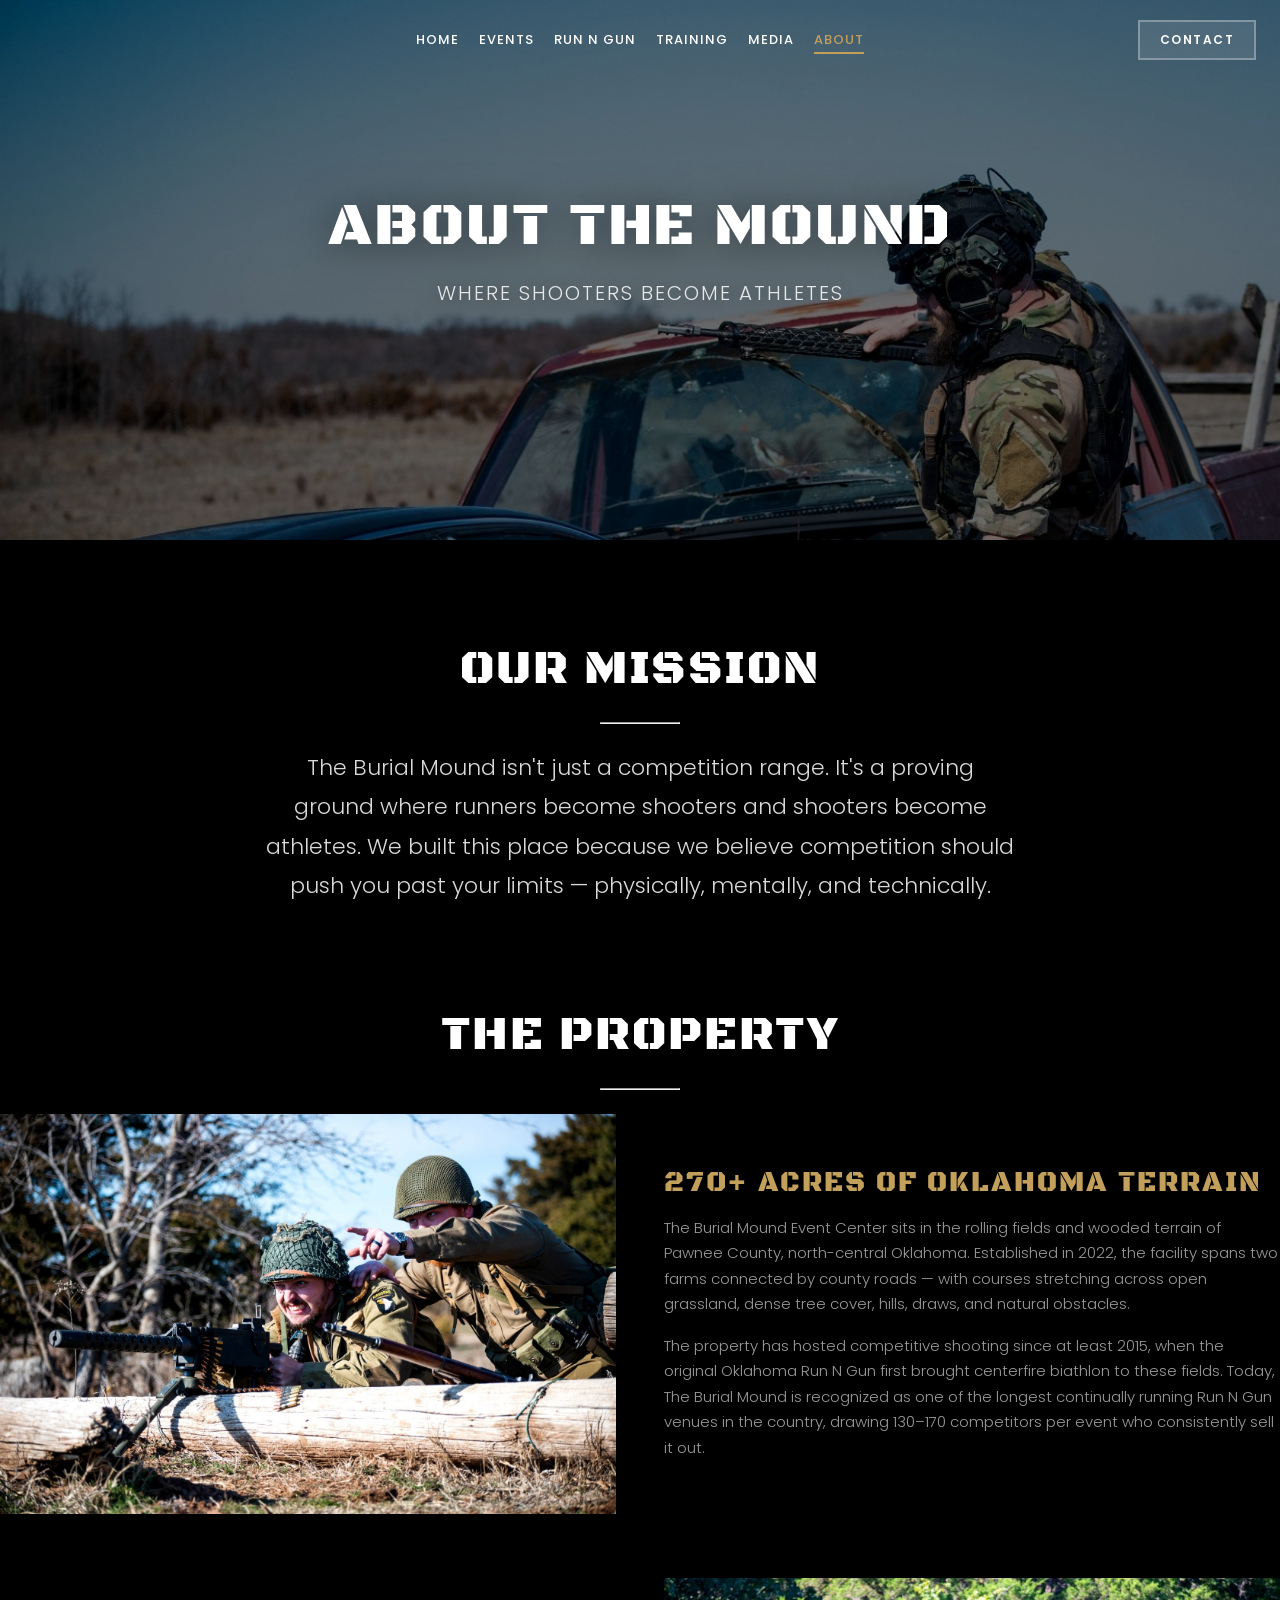
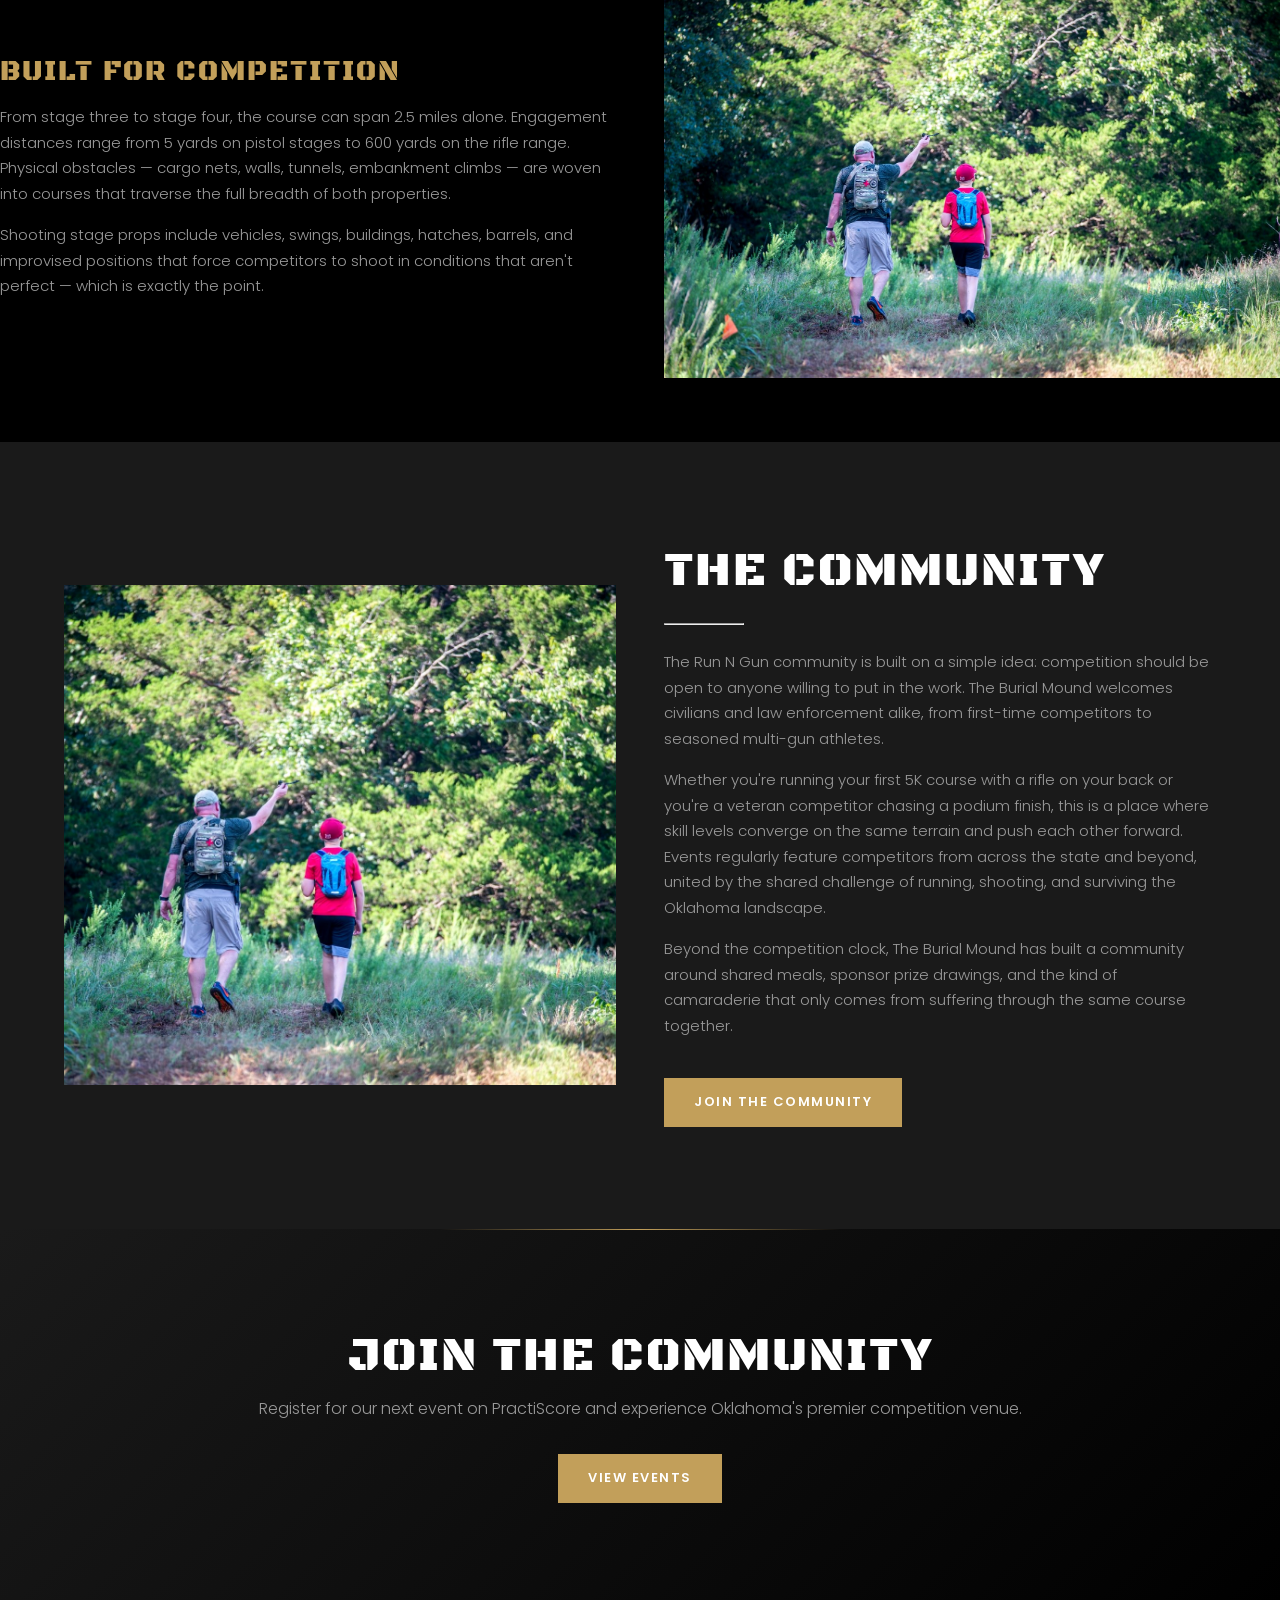
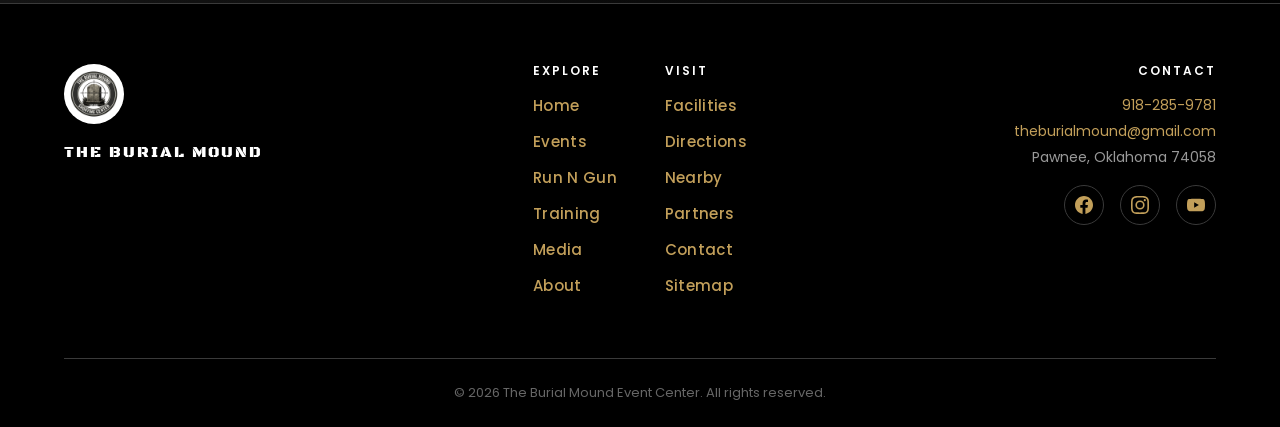
==== commit 2af88025: "Nav overhaul: remove logo, add Home tab, consolidate results - Remove logo button from all pages; ad" ====
--- a/about.html
+++ b/about.html
@@ -17,23 +17,13 @@
        ============================================================ -->
   <nav class="nav" role="navigation" aria-label="Main navigation">
     <div class="nav__inner">
-      <a href="index.html" class="nav__logo" aria-label="The Burial Mound — Home">
-        <div class="nav__logo-circle">
-          <img src="images/logo.jpg" alt="The Burial Mound logo" width="44" height="44">
-        </div>
-      </a>
-
       <div class="nav__links">
         <a href="index.html">Home</a>
-        <a href="facilities.html">Facilities</a>
-        <a href="directions.html">Directions</a>
         <a href="events.html">Events</a>
         <a href="rng.html">Run N Gun</a>
         <a href="training.html">Training</a>
         <a href="media.html">Media</a>
-        <a href="partners.html">Partners</a>
-        <a href="nearby.html">Nearby</a>
-        <a href="contact.html">Contact</a>
+        <a href="about.html" class="active">About</a>
       </div>
 
       <div class="nav__ctas">
@@ -50,15 +40,11 @@
     <!-- Mobile Menu -->
     <div class="nav__mobile-menu">
       <a href="index.html">Home</a>
-      <a href="facilities.html">Facilities</a>
-      <a href="directions.html">Directions</a>
       <a href="events.html">Events</a>
       <a href="rng.html">Run N Gun</a>
       <a href="training.html">Training</a>
       <a href="media.html">Media</a>
-      <a href="partners.html">Partners</a>
-      <a href="nearby.html">Nearby</a>
-      <a href="contact.html">Contact</a>
+      <a href="about.html" class="active">About</a>
       <a href="contact.html" class="btn-ghost">Contact</a>
     </div>
   </nav>
@@ -164,12 +150,22 @@
         <!-- Nav -->
         <div class="footer__nav">
           <div class="footer__nav-column">
-            <h4>Site</h4>
-            <a href="sitemap.html">Sitemap</a>
+            <h4>Explore</h4>
             <a href="index.html">Home</a>
             <a href="events.html">Events</a>
             <a href="rng.html">Run N Gun</a>
+            <a href="training.html">Training</a>
+            <a href="media.html">Media</a>
+            <a href="about.html" class="active">About</a>
+          </div>
+          <div class="footer__nav-column">
+            <h4>Visit</h4>
+            <a href="facilities.html">Facilities</a>
             <a href="directions.html">Directions</a>
+            <a href="nearby.html">Nearby</a>
+            <a href="partners.html">Partners</a>
+            <a href="contact.html">Contact</a>
+            <a href="sitemap.html">Sitemap</a>
           </div>
         </div>
 
--- a/style.css
+++ b/style.css
@@ -909,15 +909,35 @@
 
 .footer__nav-column a {
   display: block;
-  font-size: 14px;
-  font-weight: 400;
+  width: fit-content;
+  position: relative;
+  font-size: 15px;
+  font-weight: 500;
+  letter-spacing: 0.3px;
   color: var(--gold);
-  margin-bottom: 8px;
-  transition: color var(--transition-base);
+  margin-bottom: 10px;
+  padding-bottom: 2px;
+  transition: color var(--transition-base), transform var(--transition-base);
+}
+
+.footer__nav-column a::after {
+  content: '';
+  position: absolute;
+  left: 0;
+  bottom: 0;
+  width: 0;
+  height: 1.5px;
+  background: var(--gold-light);
+  transition: width var(--transition-base);
 }
 
 .footer__nav-column a:hover {
   color: var(--gold-light);
+  transform: translateX(4px);
+}
+
+.footer__nav-column a:hover::after {
+  width: 100%;
 }
 
 .footer__contact {
@@ -3216,3 +3236,118 @@
   line-height: 1.5;
   color: rgba(255, 255, 255, 0.7);
 }
+
+/* ============================================================
+   HERO PARALLAX (transform-based; JS adds .is-parallax)
+   Taller + offset bg so vertical translate never reveals edges.
+   ============================================================ */
+.hero-mega__bg.is-parallax,
+.hero__bg.is-parallax {
+  top: -10%;
+  height: 130%;
+  will-change: transform;
+}
+
+@media (prefers-reduced-motion: reduce) {
+  .hero-mega__bg.is-parallax,
+  .hero__bg.is-parallax {
+    transform: none !important;
+    top: 0;
+    height: 100%;
+  }
+}
+
+/* Disable parallax offset on touch/small screens to avoid jank */
+@media (max-width: 768px) {
+  .hero-mega__bg.is-parallax,
+  .hero__bg.is-parallax {
+    top: 0;
+    height: 100%;
+  }
+}
+
+/* ============================================================
+   RESULTS FILTER (results.html event-type dropdown)
+   ============================================================ */
+.results-filter {
+  display: flex;
+  align-items: center;
+  flex-wrap: wrap;
+  gap: 14px;
+  margin: 32px 0 28px;
+}
+.results-filter__label {
+  font-family: var(--font-body);
+  font-size: 12px;
+  font-weight: 600;
+  text-transform: uppercase;
+  letter-spacing: 2px;
+  color: var(--gold);
+}
+.results-filter__select {
+  font-family: var(--font-body);
+  font-size: 14px;
+  color: var(--white);
+  background: #111;
+  border: 1px solid #333;
+  border-radius: 2px;
+  padding: 10px 38px 10px 14px;
+  cursor: pointer;
+  appearance: none;
+  background-image: url("data:image/svg+xml,%3Csvg xmlns='http://www.w3.org/2000/svg' width='12' height='12' viewBox='0 0 24 24' fill='none' stroke='%23C29F5A' stroke-width='2'%3E%3Cpath d='M6 9l6 6 6-6'/%3E%3C/svg%3E");
+  background-repeat: no-repeat;
+  background-position: right 14px center;
+  transition: border-color var(--transition-base);
+}
+.results-filter__select:hover,
+.results-filter__select:focus {
+  border-color: var(--gold);
+  outline: none;
+}
+.results-filter__count {
+  font-family: var(--font-body);
+  font-size: 13px;
+  color: #999;
+  margin-left: auto;
+}
+.results-empty {
+  font-family: var(--font-body);
+  font-size: 15px;
+  color: #999;
+  text-align: center;
+  padding: 40px 0;
+}
+@media (max-width: 600px) {
+  .results-filter__count { margin-left: 0; width: 100%; }
+}
+
+/* Results CTA block on events.html */
+.results-cta { text-align: center; margin-top: 28px; }
+.results-cta__note {
+  font-family: var(--font-body);
+  font-size: 13px;
+  color: #999;
+  margin-top: 16px;
+}
+
+/* ============================================
+   NAV LAYOUT — logo removed, Home tab added (June 12 2026)
+   Center the primary links; pin the Contact CTA to the right.
+   ============================================ */
+.nav__inner {
+  display: grid;
+  grid-template-columns: 1fr auto 1fr;
+  align-items: center;
+}
+.nav__links {
+  grid-column: 2;
+  justify-self: center;
+}
+.nav__ctas {
+  grid-column: 3;
+  justify-self: end;
+}
+.nav__hamburger {
+  grid-column: 3;
+  justify-self: end;
+}
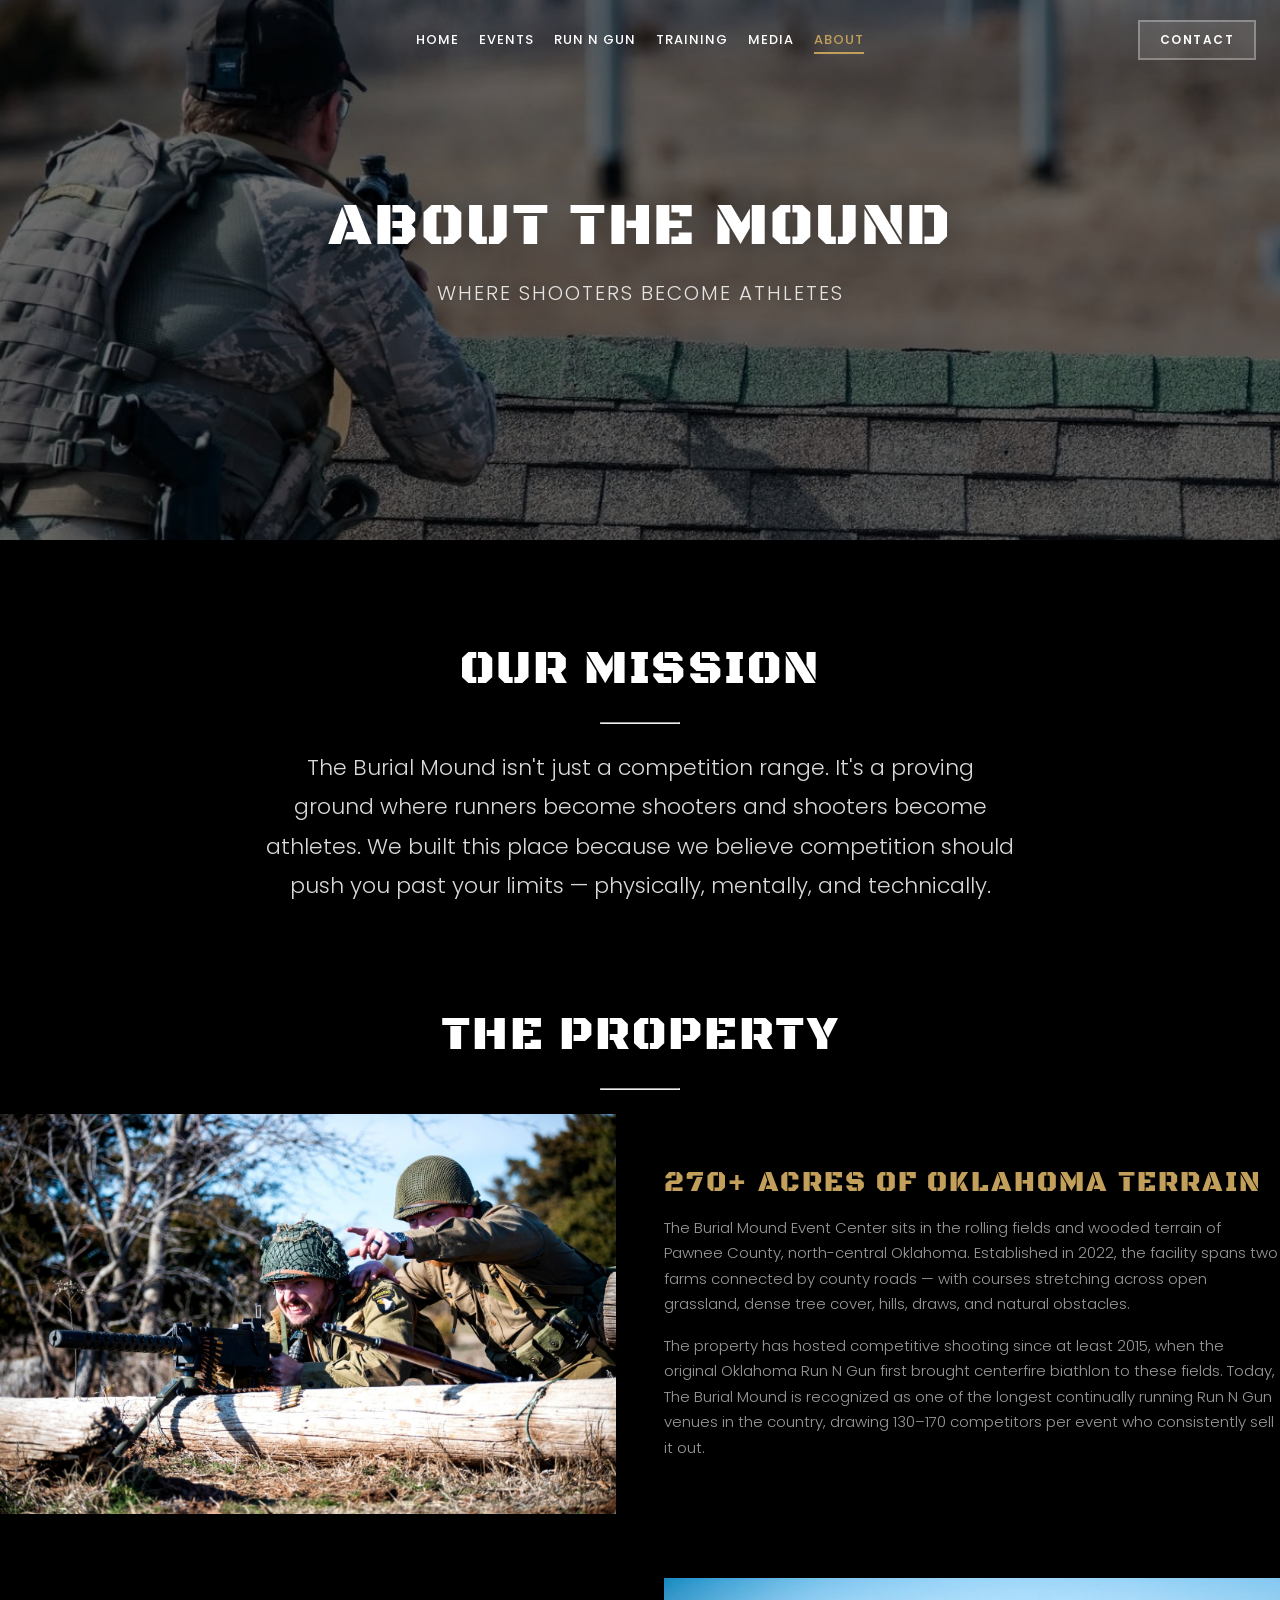
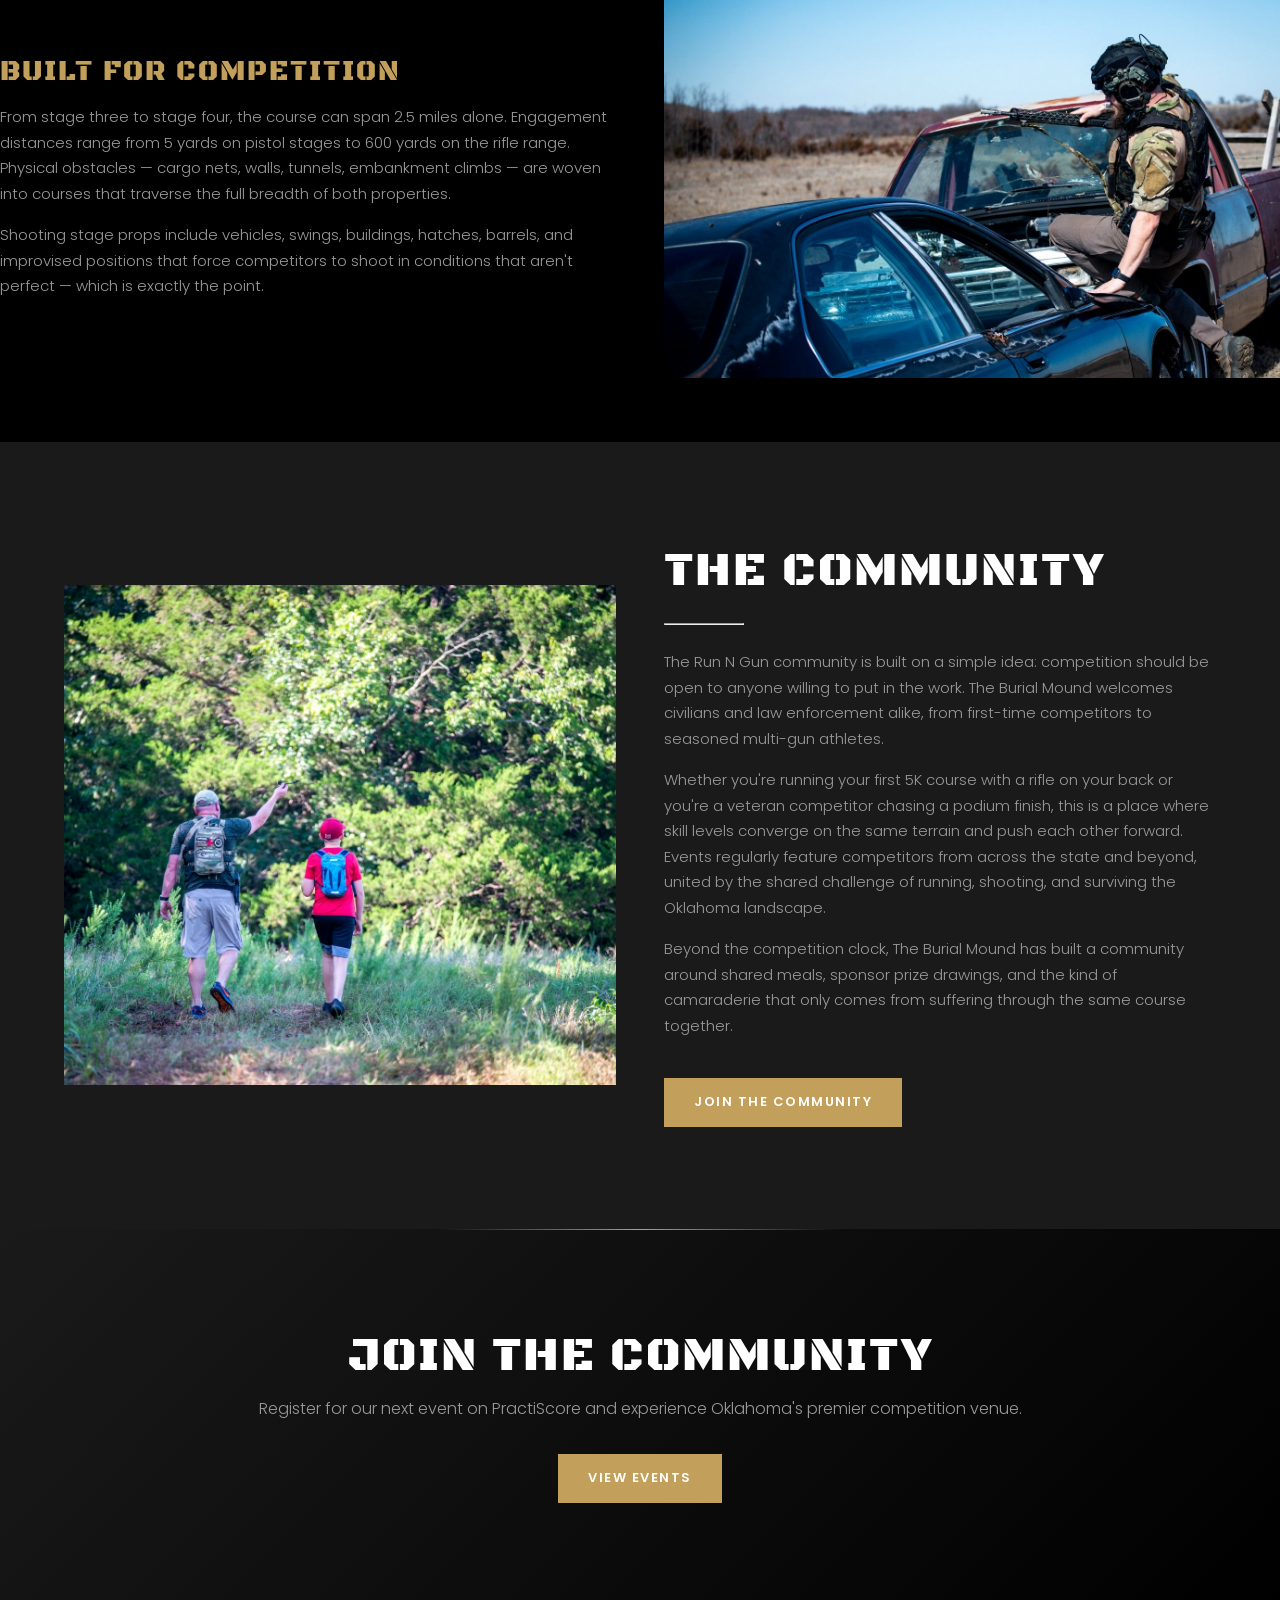
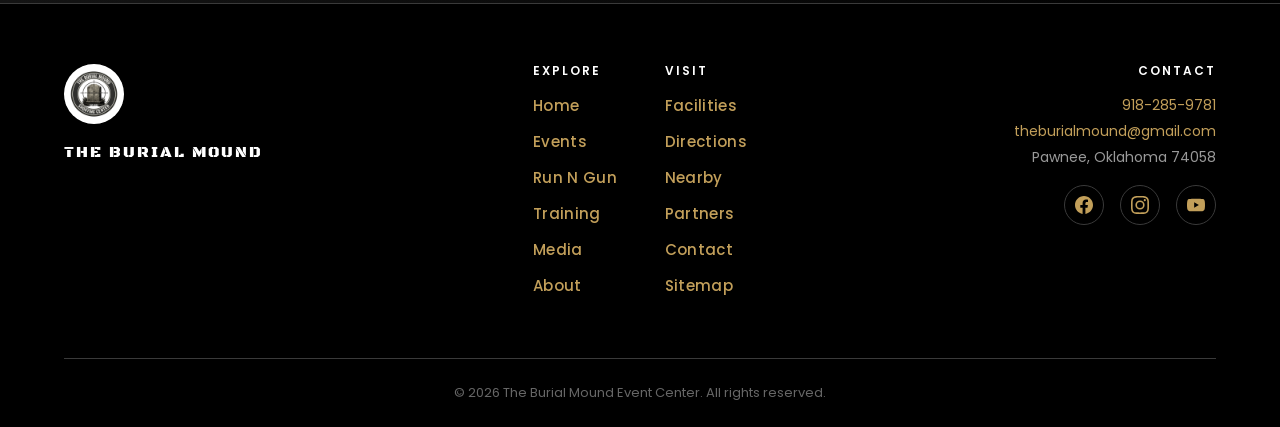
==== commit 915ba581: "Replace hero/section photos across pages (RnG action shots); Facilities hero to no-image; add .hero-" ====
--- a/about.html
+++ b/about.html
@@ -7,7 +7,7 @@
   <meta name="description" content="Learn about The Burial Mound Event Center in Pawnee, Oklahoma. 270+ acres of competition terrain, established 2022. Oklahoma's premier outdoor event venue.">
   <meta property="og:title" content="About The Burial Mound Event Center">
   <meta property="og:description" content="The proving ground where runners become shooters and shooters become athletes. 270+ acres in Pawnee, Oklahoma.">
-  <meta property="og:image" content="images/hood-shooter.jpg">
+  <meta property="og:image" content="images/bm-rng-20.jpg">
   <link rel="stylesheet" href="style.css">
 </head>
 <body>
@@ -53,7 +53,7 @@
        HERO
        ============================================================ -->
   <header class="hero hero--sub">
-    <div class="hero__bg" style="background-image: url('images/hood-shooter.jpg');"></div>
+    <div class="hero__bg" style="background-image: url('images/bm-rng-20.jpg');"></div>
     <div class="hero__content">
       <h1 class="hero__title">ABOUT THE MOUND</h1>
       <p class="hero__subtitle">Where Shooters Become Athletes</p>
@@ -89,7 +89,7 @@
 
       <div class="about-property about-property--reverse">
         <div class="about-property__image reveal">
-          <img src="images/family-group.jpg" alt="Group photo at The Burial Mound" loading="lazy" width="1640" height="1080">
+          <img src="images/hood-shooter.jpg" alt="Competitor shooting from a vehicle hood at The Burial Mound" loading="lazy" width="1618" height="1080">
         </div>
         <div class="about-property__content reveal reveal--delay-1">
           <h3>BUILT FOR COMPETITION</h3>
--- a/style.css
+++ b/style.css
@@ -468,6 +468,15 @@
   font-size: clamp(28px, 5vw, 60px);
 }
 
+/* Image-less sub-hero: title on the black background, sits above a section with its own bg */
+.hero--noimage {
+  height: auto;
+  min-height: 0;
+  padding: 140px 0 64px;
+  background: var(--black);
+  border-bottom: 1px solid rgba(194, 159, 90, 0.25);
+}
+
 /* ============================================================
    STATS ROW
    ============================================================ */
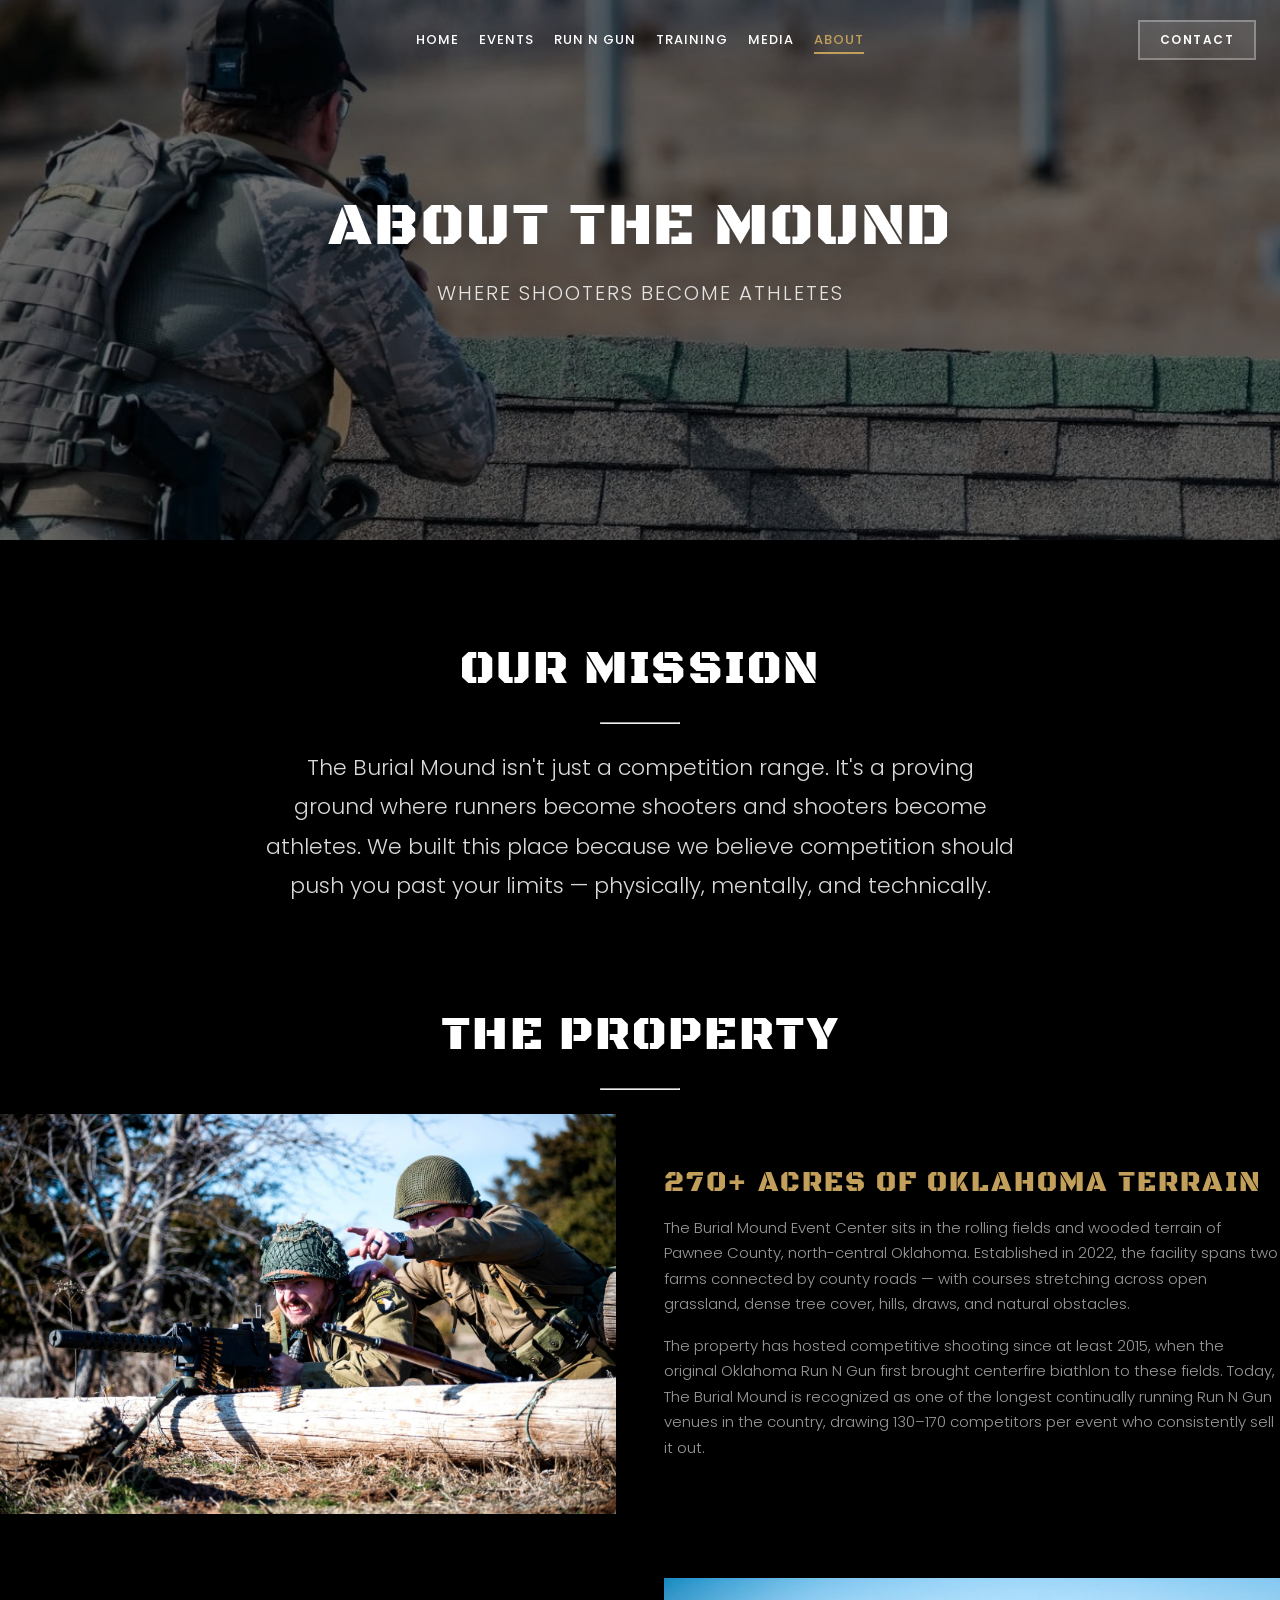
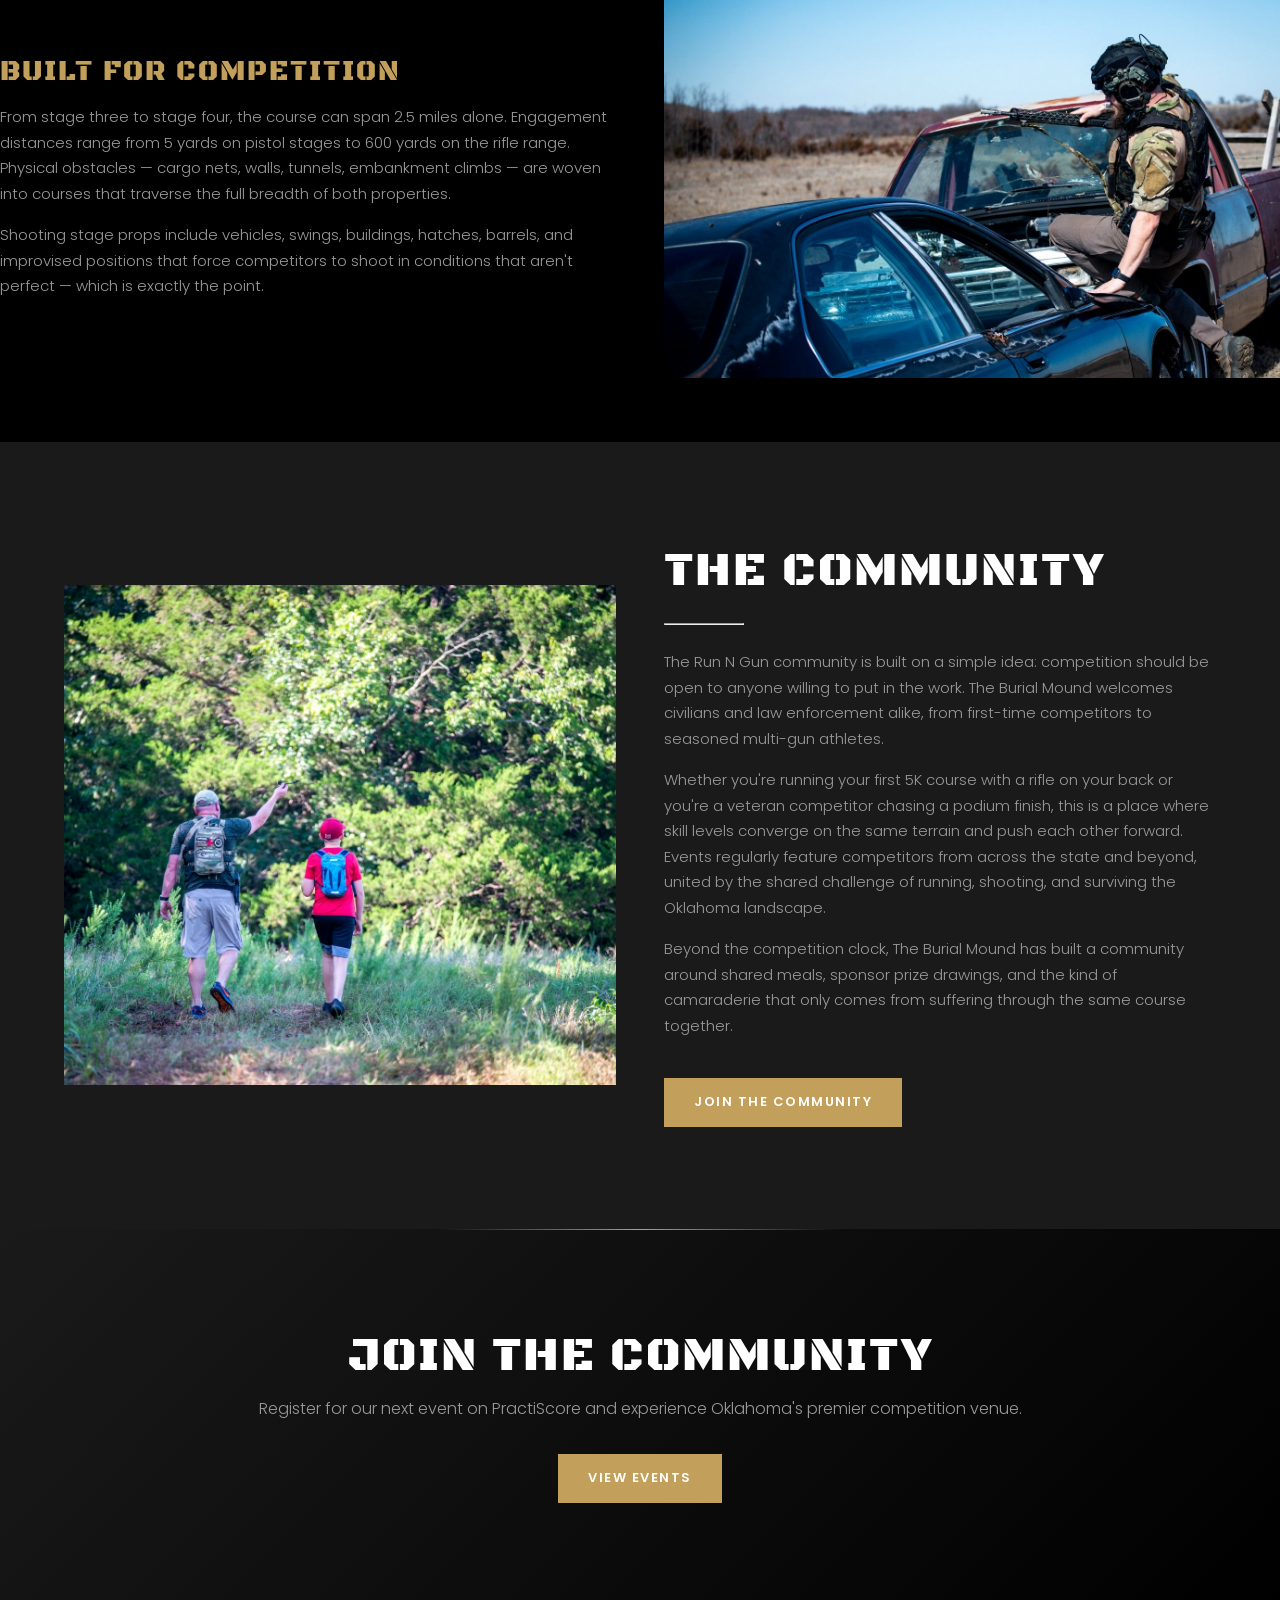
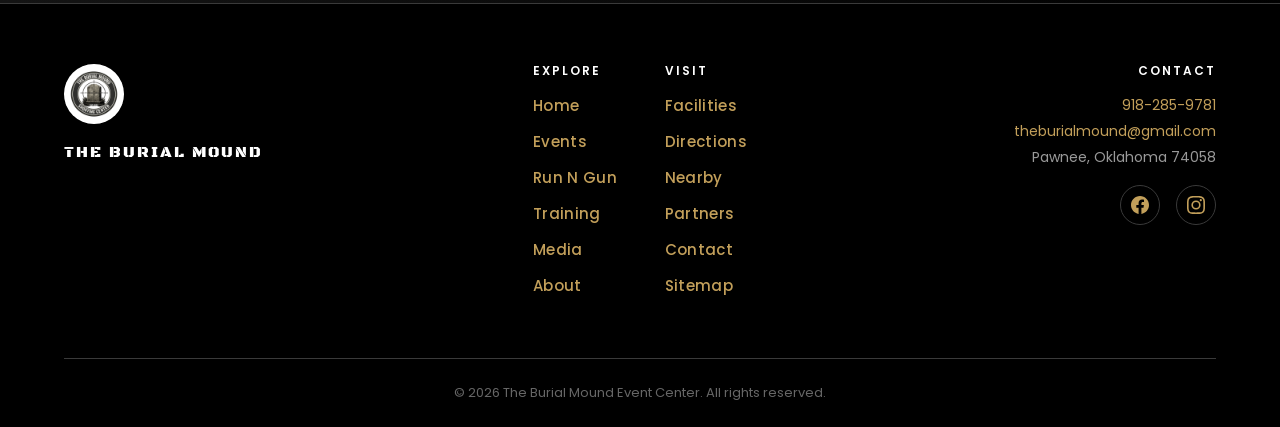
==== commit 1503b738: "feat: social media integration (phases 1, 3, 4, 7) Phase 1 — URL fixes (all 13 pages): - Correct Ins" ====
--- a/about.html
+++ b/about.html
@@ -7,7 +7,14 @@
   <meta name="description" content="Learn about The Burial Mound Event Center in Pawnee, Oklahoma. 270+ acres of competition terrain, established 2022. Oklahoma's premier outdoor event venue.">
   <meta property="og:title" content="About The Burial Mound Event Center">
   <meta property="og:description" content="The proving ground where runners become shooters and shooters become athletes. 270+ acres in Pawnee, Oklahoma.">
-  <meta property="og:image" content="images/bm-rng-20.jpg">
+  <meta property="og:image" content="https://theburialmound.com/images/bm-rng-20.jpg">
+  <meta property="og:url" content="https://theburialmound.com/about">
+  <meta property="og:type" content="website">
+  <meta property="og:site_name" content="The Burial Mound Event Center">
+  <meta name="twitter:card" content="summary_large_image">
+  <meta name="twitter:title" content="About The Burial Mound Event Center">
+  <meta name="twitter:description" content="The proving ground where runners become shooters and shooters become athletes. 270+ acres in Pawnee, Oklahoma.">
+  <meta name="twitter:image" content="https://theburialmound.com/images/bm-rng-20.jpg">
   <link rel="stylesheet" href="style.css">
 </head>
 <body>
@@ -178,17 +185,14 @@
 
           <div class="footer__socials">
             <!-- Facebook -->
-            <a href="https://www.facebook.com/theburialmound/" class="footer__social-icon" target="_blank" rel="noopener" aria-label="Facebook">
+            <a href="https://www.facebook.com/theburialmound/" class="footer__social-icon" target="_blank" rel="noopener noreferrer" aria-label="Facebook">
               <svg viewBox="0 0 24 24" xmlns="http://www.w3.org/2000/svg"><path d="M24 12.073c0-6.627-5.373-12-12-12s-12 5.373-12 12c0 5.99 4.388 10.954 10.125 11.854v-8.385H7.078v-3.47h3.047V9.43c0-3.007 1.792-4.669 4.533-4.669 1.312 0 2.686.235 2.686.235v2.953H15.83c-1.491 0-1.956.925-1.956 1.874v2.25h3.328l-.532 3.47h-2.796v8.385C19.612 23.027 24 18.062 24 12.073z"/></svg>
             </a>
             <!-- Instagram -->
-            <a href="https://www.instagram.com/explore/locations/103576952105458/the-burial-mound-shooting-center/" class="footer__social-icon" target="_blank" rel="noopener" aria-label="Instagram">
+            <a href="https://www.instagram.com/theburialmound2022/" class="footer__social-icon" target="_blank" rel="noopener noreferrer" aria-label="Instagram">
               <svg viewBox="0 0 24 24" xmlns="http://www.w3.org/2000/svg"><path d="M12 2.163c3.204 0 3.584.012 4.85.07 3.252.148 4.771 1.691 4.919 4.919.058 1.265.069 1.645.069 4.849 0 3.205-.012 3.584-.069 4.849-.149 3.225-1.664 4.771-4.919 4.919-1.266.058-1.644.07-4.85.07-3.204 0-3.584-.012-4.849-.07-3.26-.149-4.771-1.699-4.919-4.92-.058-1.265-.07-1.644-.07-4.849 0-3.204.013-3.583.07-4.849.149-3.227 1.664-4.771 4.919-4.919 1.266-.057 1.645-.069 4.849-.069zM12 0C8.741 0 8.333.014 7.053.072 2.695.272.273 2.69.073 7.052.014 8.333 0 8.741 0 12c0 3.259.014 3.668.072 4.948.2 4.358 2.618 6.78 6.98 6.98C8.333 23.986 8.741 24 12 24c3.259 0 3.668-.014 4.948-.072 4.354-.2 6.782-2.618 6.979-6.98.059-1.28.073-1.689.073-4.948 0-3.259-.014-3.667-.072-4.947-.196-4.354-2.617-6.78-6.979-6.98C15.668.014 15.259 0 12 0zm0 5.838a6.162 6.162 0 100 12.324 6.162 6.162 0 000-12.324zM12 16a4 4 0 110-8 4 4 0 010 8zm6.406-11.845a1.44 1.44 0 100 2.881 1.44 1.44 0 000-2.881z"/></svg>
             </a>
             <!-- YouTube -->
-            <a href="https://www.youtube.com/@theburialmound" class="footer__social-icon" target="_blank" rel="noopener" aria-label="YouTube">
-              <svg viewBox="0 0 24 24" xmlns="http://www.w3.org/2000/svg"><path d="M23.498 6.186a3.016 3.016 0 00-2.122-2.136C19.505 3.545 12 3.545 12 3.545s-7.505 0-9.377.505A3.017 3.017 0 00.502 6.186C0 8.07 0 12 0 12s0 3.93.502 5.814a3.016 3.016 0 002.122 2.136c1.871.505 9.376.505 9.376.505s7.505 0 9.377-.505a3.015 3.015 0 002.122-2.136C24 15.93 24 12 24 12s0-3.93-.502-5.814zM9.545 15.568V8.432L15.818 12l-6.273 3.568z"/></svg>
-            </a>
           </div>
         </div>
 
--- a/style.css
+++ b/style.css
@@ -3360,3 +3360,95 @@
   grid-column: 3;
   justify-self: end;
 }
+
+
+/* ===========================================================
+   FOLLOW STRIP (index.html — after newsletter)
+   =========================================================== */
+.follow-strip {
+  padding: clamp(60px, 8vw, 100px) 0;
+  background: #000;
+  border-top: 1px solid rgba(194, 159, 90, 0.15);
+  text-align: center;
+}
+.follow-strip__title {
+  font-family: 'Black Ops One', sans-serif;
+  font-size: clamp(28px, 4vw, 42px);
+  color: #fff;
+  text-transform: uppercase;
+  letter-spacing: 0.05em;
+  margin-bottom: 40px;
+}
+.follow-strip__tiles {
+  display: grid;
+  grid-template-columns: repeat(2, minmax(0, 240px));
+  gap: 20px;
+  justify-content: center;
+}
+.follow-tile {
+  display: flex;
+  flex-direction: column;
+  align-items: center;
+  justify-content: center;
+  padding: 32px 24px;
+  background: #1a1a1a;
+  border: 1px solid rgba(194, 159, 90, 0.2);
+  text-decoration: none;
+  transition: border-color 0.3s ease, transform 0.3s ease, background 0.3s ease;
+}
+.follow-tile:hover {
+  border-color: #C29F5A;
+  background: #1f1a14;
+  transform: translateY(-2px);
+}
+.follow-tile__icon {
+  width: 32px;
+  height: 32px;
+  fill: #C29F5A;
+  margin-bottom: 14px;
+  transition: fill 0.3s ease;
+}
+.follow-tile:hover .follow-tile__icon { fill: #D4B97A; }
+.follow-tile__platform {
+  font-family: 'Black Ops One', sans-serif;
+  font-size: 18px;
+  color: #fff;
+  letter-spacing: 0.08em;
+}
+@media (max-width: 600px) {
+  .follow-strip__tiles {
+    grid-template-columns: 1fr;
+    max-width: 280px;
+    margin: 0 auto;
+  }
+}
+
+/* ===========================================================
+   CONTACT-PAGE SOCIAL TILES (contact.html only)
+   =========================================================== */
+.contact-social-tile {
+  display: inline-flex;
+  align-items: center;
+  gap: 10px;
+  padding: 10px 16px;
+  background: #1a1a1a;
+  border: 1px solid rgba(194, 159, 90, 0.2);
+  text-decoration: none;
+  transition: border-color 0.3s ease, background 0.3s ease;
+  margin-right: 8px;
+}
+.contact-social-tile:hover {
+  border-color: #C29F5A;
+  background: #1f1a14;
+}
+.contact-social-tile svg {
+  width: 18px;
+  height: 18px;
+  fill: #C29F5A;
+}
+.contact-social-tile__label {
+  font-family: 'Poppins', sans-serif;
+  font-size: 13px;
+  color: #fff;
+  letter-spacing: 0.02em;
+}
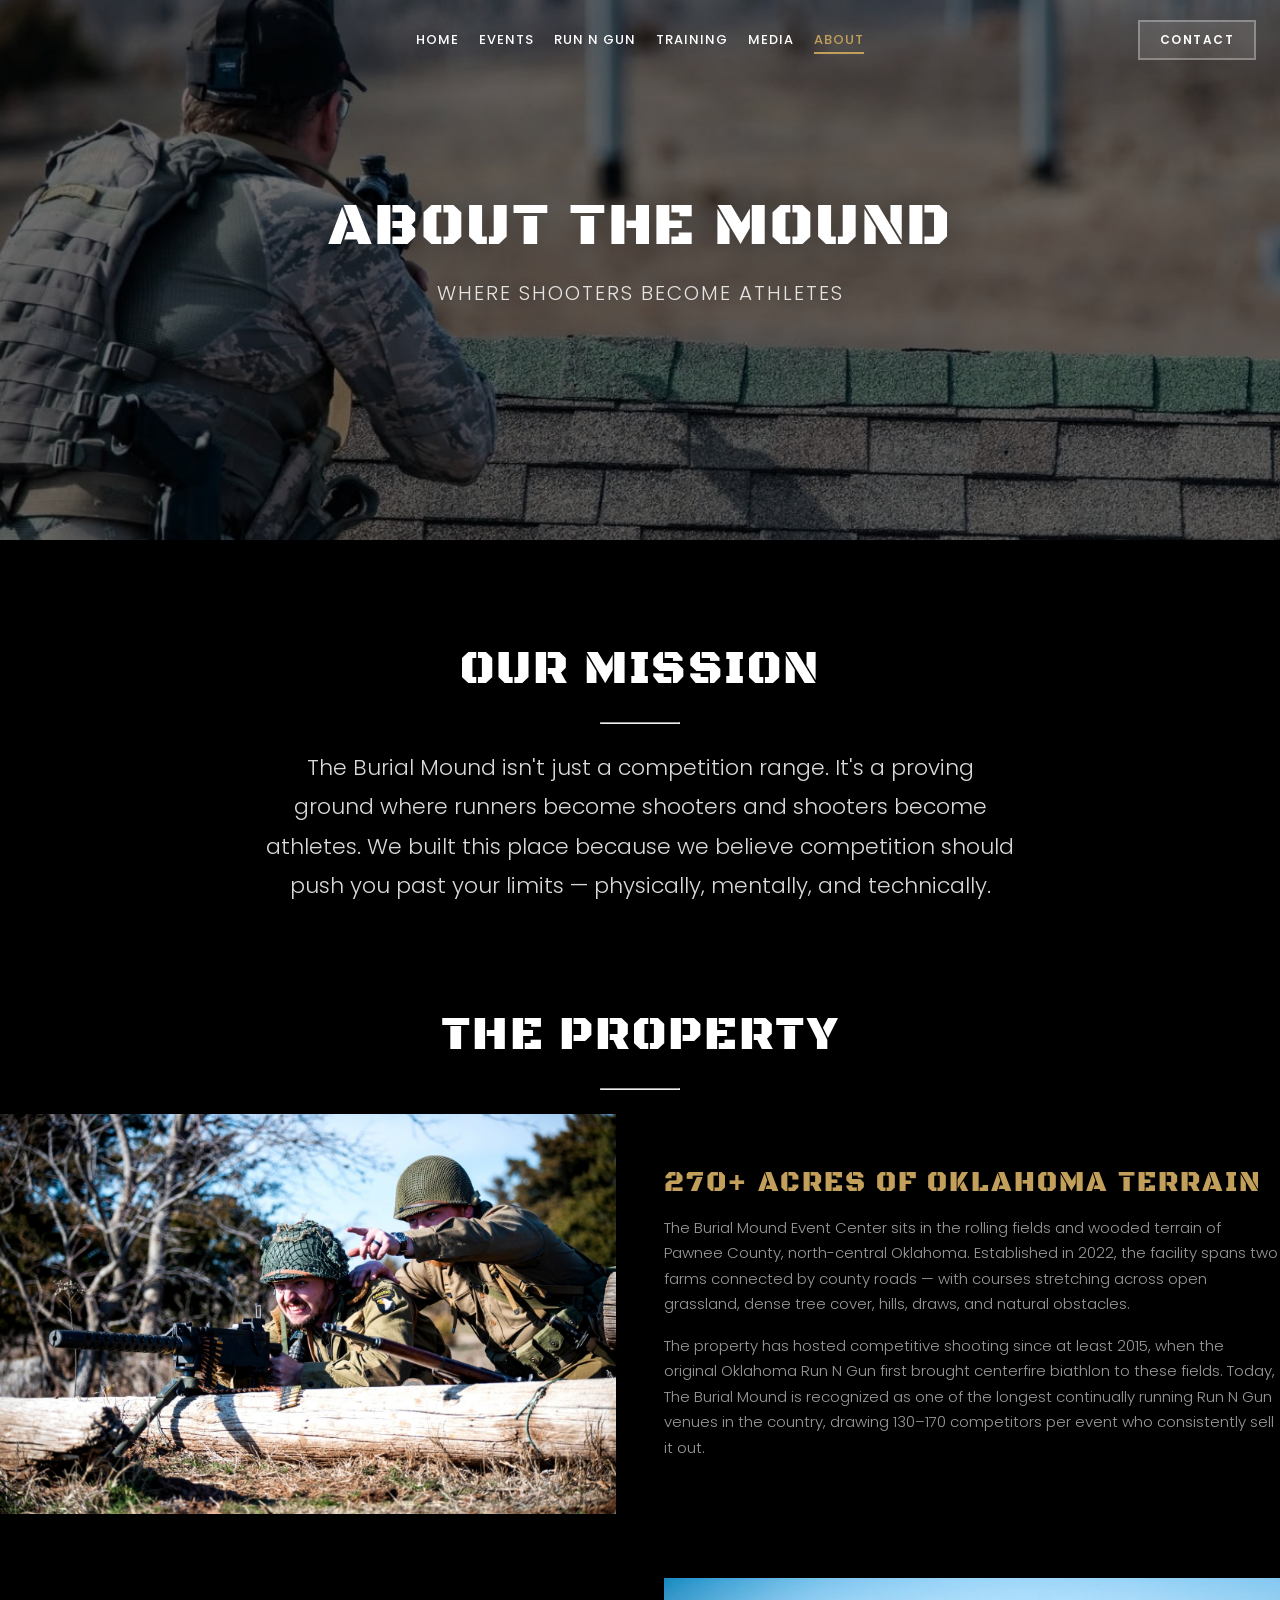
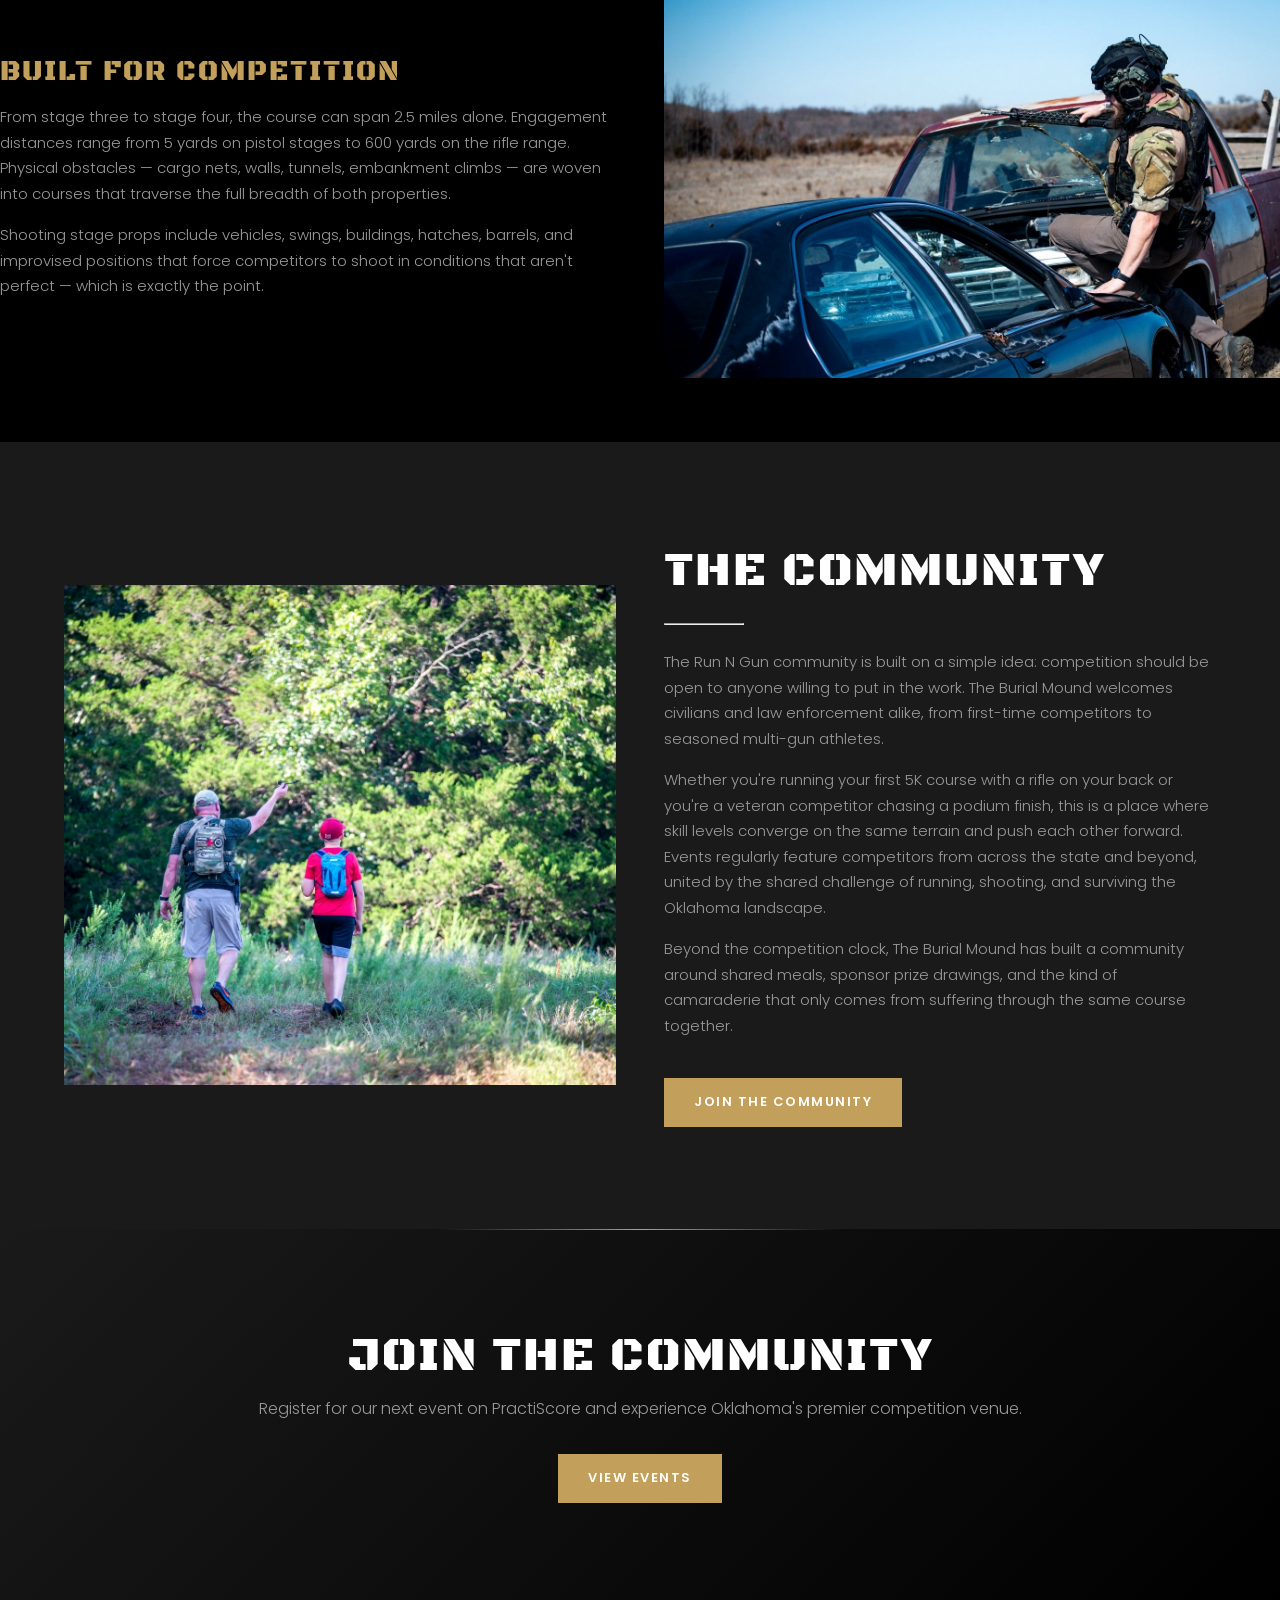
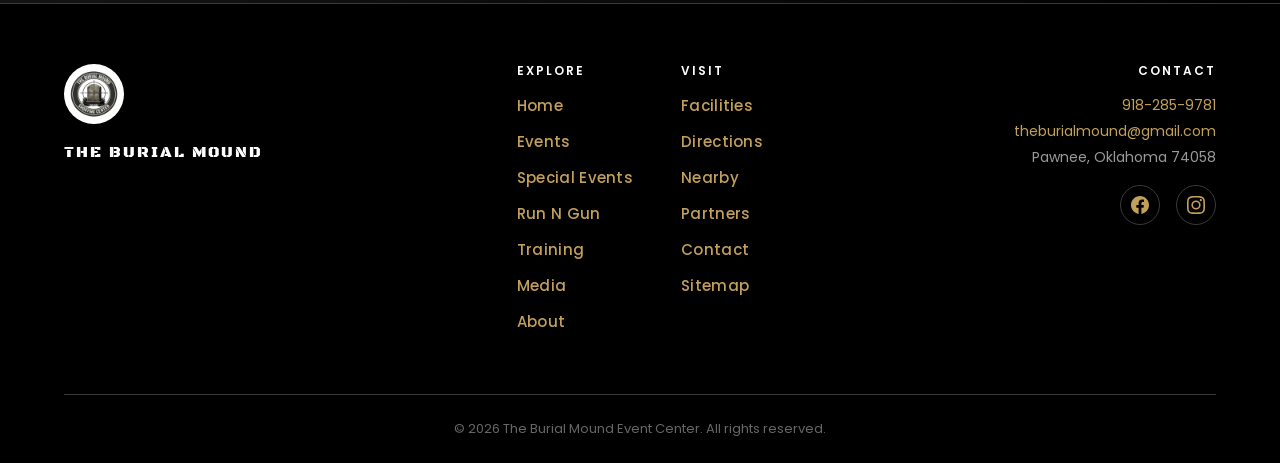
==== commit 6f2e2942: "Add Zoom & Boom Youth Biathlon and 2027 Winter/Summer Run N Gun events New special-events.html conta" ====
--- a/about.html
+++ b/about.html
@@ -15,6 +15,8 @@
   <meta name="twitter:title" content="About The Burial Mound Event Center">
   <meta name="twitter:description" content="The proving ground where runners become shooters and shooters become athletes. 270+ acres in Pawnee, Oklahoma.">
   <meta name="twitter:image" content="https://theburialmound.com/images/bm-rng-20.jpg">
+  <link rel="canonical" href="https://theburialmound.com/about.html">
+  <link rel="preload" as="image" href="images/bm-rng-20.jpg" fetchpriority="high">
   <link rel="stylesheet" href="style.css">
 </head>
 <body>
@@ -60,7 +62,7 @@
        HERO
        ============================================================ -->
   <header class="hero hero--sub">
-    <div class="hero__bg" style="background-image: url('images/bm-rng-20.jpg');"></div>
+    <div class="hero__bg hero__bg--about" style="background-image: url('images/bm-rng-20.jpg');"></div>
     <div class="hero__content">
       <h1 class="hero__title">ABOUT THE MOUND</h1>
       <p class="hero__subtitle">Where Shooters Become Athletes</p>
@@ -157,16 +159,17 @@
         <!-- Nav -->
         <div class="footer__nav">
           <div class="footer__nav-column">
-            <h4>Explore</h4>
+            <h3>Explore</h3>
             <a href="index.html">Home</a>
             <a href="events.html">Events</a>
+            <a href="special-events.html">Special Events</a>
             <a href="rng.html">Run N Gun</a>
             <a href="training.html">Training</a>
             <a href="media.html">Media</a>
             <a href="about.html" class="active">About</a>
           </div>
           <div class="footer__nav-column">
-            <h4>Visit</h4>
+            <h3>Visit</h3>
             <a href="facilities.html">Facilities</a>
             <a href="directions.html">Directions</a>
             <a href="nearby.html">Nearby</a>
@@ -178,7 +181,7 @@
 
         <!-- Contact -->
         <div class="footer__contact">
-          <h4>Contact</h4>
+          <h3>Contact</h3>
           <p><a href="tel:9182859781">918-285-9781</a></p>
           <p><a href="mailto:theburialmound@gmail.com">theburialmound@gmail.com</a></p>
           <p>Pawnee, Oklahoma 74058</p>
--- a/style.css
+++ b/style.css
@@ -906,7 +906,7 @@
   gap: 48px;
 }
 
-.footer__nav-column h4 {
+.footer__nav-column h3 {
   font-family: var(--font-body);
   font-size: 12px;
   font-weight: 600;
@@ -953,7 +953,7 @@
   text-align: right;
 }
 
-.footer__contact h4 {
+.footer__contact h3 {
   font-family: var(--font-body);
   font-size: 12px;
   font-weight: 600;
@@ -2307,6 +2307,56 @@
   color: #c29f5a;
   border-bottom-color: #c29f5a;
 }
+
+/* ============================================
+   PROMINENT PILL TABS — rng.html ONLY (.subnav--top)
+   Scoped so the rest of the site keeps the default underline tabs.
+   ============================================ */
+.subnav--top {
+  background: #0a0a0a;
+  border-bottom: 1px solid rgba(194, 159, 90, 0.35);
+  padding: 12px 0;
+  /* Pin under the fixed main nav (80px tall) and keep visible while scrolling */
+  position: sticky;
+  top: 80px;
+  z-index: 50;
+}
+.subnav--top .subnav__tabs {
+  display: flex;
+  justify-content: center;
+  flex-wrap: wrap;
+  gap: 10px;
+  padding-bottom: 2px;
+}
+.subnav--top .subnav__tab {
+  color: rgba(255, 255, 255, 0.75);
+  font-size: 14px;
+  letter-spacing: 1px;
+  padding: 12px 22px;
+  border: 1px solid rgba(194, 159, 90, 0.4);
+  border-bottom: 1px solid rgba(194, 159, 90, 0.4);
+  border-radius: 6px;
+  background: rgba(194, 159, 90, 0.06);
+  text-decoration: none;
+  transition: color 0.25s, background 0.25s, border-color 0.25s, box-shadow 0.25s;
+}
+.subnav--top .subnav__tab:hover {
+  color: #fff;
+  background: rgba(194, 159, 90, 0.18);
+  border-color: #c29f5a;
+}
+.subnav--top .subnav__tab.active {
+  color: #000;
+  background: #c29f5a;
+  border-color: #c29f5a;
+  box-shadow: 0 2px 10px rgba(194, 159, 90, 0.35);
+}
+.subnav--top .subnav__tab.active:hover {
+  color: #000;
+  background: #d4b97a;
+  border-color: #d4b97a;
+}
+
 .tab-content { display: none; }
 .tab-content.active { display: block; }
 
@@ -2599,6 +2649,219 @@
   text-align: center;
 }
 
+
+/* ============================================
+   FIRST TIMER — GEAR CHECKLIST
+   ============================================ */
+.ft-body {
+  font-size: 15px;
+  color: rgba(255,255,255,0.75);
+  line-height: 1.7;
+  margin-bottom: 16px;
+}
+.ft-list {
+  list-style: none;
+  padding: 0;
+  margin: 0 0 24px;
+}
+.ft-list li {
+  font-size: 14px;
+  color: rgba(255,255,255,0.65);
+  line-height: 1.7;
+  padding: 6px 0 6px 20px;
+  border-bottom: 1px solid rgba(255,255,255,0.06);
+  position: relative;
+}
+.ft-list li::before {
+  content: '→';
+  position: absolute;
+  left: 0;
+  color: #c29f5a;
+  font-size: 12px;
+}
+
+.checklist-grid {
+  display: grid;
+  grid-template-columns: repeat(3, 1fr);
+  gap: 24px;
+  margin-top: 48px;
+}
+.checklist-category {
+  background: #111;
+  border: 1px solid rgba(194,159,90,0.15);
+  border-radius: 8px;
+  padding: 28px 24px;
+}
+.checklist-category__title {
+  font-family: 'Black Ops One', cursive;
+  font-size: 14px;
+  text-transform: uppercase;
+  letter-spacing: 1px;
+  color: #c29f5a;
+  margin-bottom: 18px;
+}
+.checklist-list {
+  list-style: none;
+  padding: 0;
+  margin: 0;
+}
+.checklist-list li {
+  font-size: 13px;
+  color: rgba(255,255,255,0.65);
+  line-height: 1.65;
+  padding: 8px 0;
+  border-bottom: 1px solid rgba(255,255,255,0.06);
+  display: flex;
+  gap: 10px;
+  align-items: flex-start;
+}
+.checklist-list li:last-child { border-bottom: none; }
+.checklist-req {
+  flex-shrink: 0;
+  font-family: 'Black Ops One', cursive;
+  font-size: 9px;
+  letter-spacing: 0.5px;
+  color: #e05a4a;
+  background: rgba(224,90,74,0.12);
+  border: 1px solid rgba(224,90,74,0.40);
+  border-radius: 3px;
+  padding: 2px 5px;
+  margin-top: 2px;
+}
+.checklist-rec {
+  flex-shrink: 0;
+  font-family: 'Black Ops One', cursive;
+  font-size: 9px;
+  letter-spacing: 0.5px;
+  color: #c29f5a;
+  background: rgba(194,159,90,0.12);
+  border: 1px solid rgba(194,159,90,0.35);
+  border-radius: 3px;
+  padding: 2px 5px;
+  margin-top: 2px;
+}
+
+/* ============================================
+   FIRST TIMER — SEASONAL CARDS
+   ============================================ */
+.seasonal-grid {
+  display: grid;
+  grid-template-columns: repeat(3, 1fr);
+  gap: 24px;
+  margin-top: 48px;
+}
+.seasonal-card {
+  background: #111;
+  border-radius: 8px;
+  padding: 32px 24px;
+  border-top: 3px solid rgba(194,159,90,0.3);
+}
+.seasonal-card--summer { border-top-color: #c29f5a; }
+.seasonal-card--spring { border-top-color: rgba(194,159,90,0.5); }
+.seasonal-card--winter { border-top-color: rgba(194,159,90,0.25); }
+.seasonal-card__header {
+  display: flex;
+  align-items: center;
+  gap: 12px;
+  margin-bottom: 20px;
+}
+.seasonal-card__icon {
+  font-size: 22px;
+  line-height: 1;
+}
+.seasonal-card__title {
+  font-family: 'Black Ops One', cursive;
+  font-size: 14px;
+  text-transform: uppercase;
+  letter-spacing: 1px;
+  color: #fff;
+}
+.seasonal-list {
+  list-style: none;
+  padding: 0;
+  margin: 0;
+}
+.seasonal-list li {
+  font-size: 13px;
+  color: rgba(255,255,255,0.65);
+  line-height: 1.65;
+  padding: 7px 0 7px 16px;
+  border-bottom: 1px solid rgba(255,255,255,0.06);
+  position: relative;
+}
+.seasonal-list li:last-child { border-bottom: none; }
+.seasonal-list li::before {
+  content: '';
+  position: absolute;
+  left: 0;
+  top: 14px;
+  width: 5px;
+  height: 5px;
+  border-radius: 50%;
+  background: #c29f5a;
+  opacity: 0.6;
+}
+
+/* ============================================
+   FIRST TIMER — TIPS FROM THE FIELD
+   ============================================ */
+.tips-list {
+  display: flex;
+  flex-direction: column;
+  gap: 0;
+  margin-top: 40px;
+}
+.tip-item {
+  padding: 24px 0;
+  border-bottom: 1px solid rgba(255,255,255,0.08);
+  display: grid;
+  grid-template-columns: 220px 1fr;
+  gap: 32px;
+  align-items: start;
+}
+.tip-item:last-child { border-bottom: none; }
+.tip-item__label {
+  font-family: 'Black Ops One', cursive;
+  font-size: 13px;
+  text-transform: uppercase;
+  letter-spacing: 1px;
+  color: #c29f5a;
+  padding-top: 2px;
+}
+.tip-item p {
+  font-size: 14px;
+  color: rgba(255,255,255,0.65);
+  line-height: 1.7;
+  margin: 0;
+}
+
+/* ============================================
+   RESPONSIVE — FIRST TIMER NEW COMPONENTS
+   ============================================ */
+@media (max-width: 1024px) {
+  .checklist-grid { grid-template-columns: repeat(2, 1fr); }
+  .seasonal-grid { grid-template-columns: repeat(2, 1fr); }
+}
+@media (max-width: 768px) {
+  .checklist-grid { grid-template-columns: 1fr; }
+  .seasonal-grid { grid-template-columns: 1fr; }
+  .tip-item {
+    grid-template-columns: 1fr;
+    gap: 10px;
+  }
+}
+
+
+/* ============================================
+   FIRST TIMER — CTA BUTTON ROW
+   ============================================ */
+.ft-cta-buttons {
+  display: flex;
+  gap: 16px;
+  justify-content: center;
+  flex-wrap: wrap;
+  margin-top: 8px;
+}
 /* ============================================
    RESPONSIVE: New components
    ============================================ */
@@ -2615,6 +2878,10 @@
   .rules-grid { grid-template-columns: 1fr; }
   .sponsor-grid { grid-template-columns: repeat(2, 1fr); }
   .subnav__tab { padding: 14px 16px; font-size: 12px; }
+  .subnav--top { padding: 10px 0; }
+  /* On small screens keep a single scrollable row instead of wrapping/centering */
+  .subnav--top .subnav__tabs { gap: 8px; flex-wrap: nowrap; justify-content: flex-start; }
+  .subnav--top .subnav__tab { padding: 10px 16px; font-size: 12px; }
 }
 
 /* 2-column card grid for 4 events */
@@ -3452,3 +3719,359 @@
   color: #fff;
   letter-spacing: 0.02em;
 }
+
+/* ============================================================
+   MOBILE HERO FOCAL-POINT OVERRIDES (Phase 1)
+   Per-page background-position keyed to subject location.
+   Desktop framing unchanged — all rules scoped to ≤768px.
+   100svh prevents iOS Safari URL-bar collapse hero-jump.
+   ============================================================ */
+@media (max-width: 768px) {
+  .hero { height: 100svh; min-height: 520px; }
+  .hero--sub { height: 60svh; min-height: 360px; }
+
+  /* Stronger bottom scrim so the title stays legible against
+     whatever subject we're now showing through the crop. */
+  .hero__bg::after {
+    background: linear-gradient(
+      to bottom,
+      rgba(0,0,0,0.45) 0%,
+      rgba(0,0,0,0.30) 40%,
+      rgba(0,0,0,0.75) 100%
+    );
+  }
+
+  /* Per-page focal points. X% = horizontal anchor of the subject;
+     Y kept at 30–40% so the title overlays sky/blur, not the face. */
+  .hero__bg--about        { background-position: 25% 35% !important; } /* shooter left */
+  .hero__bg--contact      { background-position: 65% 40% !important; } /* runner right */
+  .hero__bg--media        { background-position: 58% 35% !important; } /* rifle right */
+  .hero__bg--rng          { background-position: 15% 30% !important; } /* shooter face far-left, slung rifle visible */
+  .hero__bg--events       { background-position: 35% 35% !important; } /* shooter left */
+  .hero__bg--training     { background-position: 35% 40% !important; }
+  .hero__bg--directions   { background-position: 50% 50% !important; } /* aerial — center */
+  .hero__bg--sitemap      { background-position: 50% 50% !important; }
+  .hero__bg--nearby       { background-position: 30% 50% !important; } /* building left */
+  .hero__bg--partners     { background-position: 50% 45% !important; }
+  .hero__bg--faq          { background-position: 50% 40% !important; }
+  /* index uses hero-sunset.jpg which is already portrait — leave default */
+}
+
+
+/* ============================================
+   RNG PAGE — SUBNAV ABOVE HERO (rng.html only)
+   Sticky variant placed under the fixed main nav so it stays
+   visible at the top of the viewport while scrolling.
+   ============================================ */
+.subnav--top {
+  position: sticky;
+  top: var(--nav-height);
+  margin-top: var(--nav-height);
+  z-index: 50;
+}
+
+/* Directions tab is an <a> link — match button tab styling */
+.subnav__tab--link {
+  display: inline-flex;
+  align-items: center;
+  text-decoration: none;
+}
+
+/* ============================================
+   FIRST TIMER — PRINT CHECKLIST BUTTON
+   ============================================ */
+.checklist-print-bar {
+  display: flex;
+  justify-content: flex-end;
+  margin-bottom: 8px;
+}
+.print-checklist-btn {
+  display: inline-flex;
+  align-items: center;
+  gap: 8px;
+}
+.print-checklist-btn svg {
+  width: 15px;
+  height: 15px;
+}
+
+/* ============================================
+   PRINT — DEDICATED CHECKLIST SHEET (#print-sheet)
+   Triggered by body.printing-gear via printGearChecklist().
+   Page 1 = gear checklist with checkboxes; Page 2 = seasonal reference.
+   Portrait-locked. #print-sheet is hidden on screen at all times.
+   ============================================ */
+#print-sheet { display: none; }
+
+@media print {
+  /* Force portrait regardless of the orientation the user selects.
+     `size: portrait` is a hint many mobile browsers ignore on manual
+     landscape, so the sheet width below also hard-locks the layout. */
+  @page { size: portrait; margin: 12mm; }
+
+  /* ============================================================
+     TWO PRINT MODES on the rng page, set by the buttons:
+       - body.printing-gear  -> gear checklist (#print-sheet)
+       - body.printing-rules -> official rules (.rulebook-wrapper)
+     A default fallback (neither class present, e.g. browser-menu/mobile
+     print) prints the gear checklist, since that's the common case.
+     ============================================================ */
+
+  /* ---- GEAR CHECKLIST MODE ---- */
+  body.printing-gear,
+  body:has(#print-sheet):not(.printing-rules):not(.printing-gear) {
+    background: #fff !important;
+    color: #111 !important;
+  }
+
+  /* Hide every direct child of body... */
+  body.printing-gear > *,
+  body:has(#print-sheet):not(.printing-rules):not(.printing-gear) > * { display: none !important; }
+
+  /* ...but keep the section that CONTAINS the print sheet in the flow... */
+  body.printing-gear > #tab-first-time,
+  body:has(#print-sheet):not(.printing-rules):not(.printing-gear) > #tab-first-time {
+    display: block !important;
+    background: #fff !important;
+    padding: 0 !important;
+    margin: 0 !important;
+  }
+
+  /* ...and inside that section, hide all its children except #print-sheet */
+  body.printing-gear > #tab-first-time > *,
+  body:has(#print-sheet):not(.printing-rules):not(.printing-gear) > #tab-first-time > * { display: none !important; }
+  body.printing-gear > #tab-first-time > #print-sheet,
+  body:has(#print-sheet):not(.printing-rules):not(.printing-gear) > #tab-first-time > #print-sheet { display: block !important; }
+
+  #print-sheet {
+    display: block !important;
+    /* Hard portrait width-lock: prevents a landscape selection from
+       reflowing the sheet wider. Sheet never exceeds a portrait content box. */
+    width: 100% !important;
+    max-width: 186mm !important;  /* Letter portrait (216mm) minus 2x12mm + buffer */
+    margin: 0 auto !important;
+    background: #fff !important;
+    color: #111 !important;
+    font-family: 'Poppins', Arial, sans-serif;
+  }
+  #print-sheet * {
+    background: transparent !important;
+  }
+
+  /* Each .ps-page is exactly one printed page */
+  .ps-page { page-break-after: always; break-after: page; }
+  .ps-page:last-child { page-break-after: auto; break-after: auto; }
+
+  /* Header block */
+  .ps-head { text-align: center; margin: 0 0 12px; }
+  .ps-title {
+    font-family: 'Black Ops One', cursive;
+    font-size: 24px;
+    letter-spacing: 2px;
+    color: #000 !important;
+    margin: 0 0 4px;
+    border-bottom: 3px solid #c29f5a;
+    display: inline-block;
+    padding-bottom: 4px;
+  }
+  .ps-sub { font-size: 10.5px; color: #444 !important; margin: 6px 0 4px; }
+  .ps-legend { font-size: 9px; color: #333 !important; margin: 2px 0 0; }
+
+  /* Two-column grid keeps checkboxes large and readable on a portrait page */
+  .ps-grid {
+    display: grid;
+    grid-template-columns: repeat(2, 1fr);
+    gap: 8px 22px;
+    margin-top: 8px;
+  }
+  .ps-grid--seasonal { grid-template-columns: 1fr; gap: 6px; }
+
+  .ps-cat { break-inside: avoid; page-break-inside: avoid; margin-bottom: 4px; }
+  .ps-cat__title {
+    font-family: 'Black Ops One', cursive;
+    font-size: 12px;
+    color: #000 !important;
+    margin: 6px 0 4px;
+    padding-bottom: 2px;
+    border-bottom: 1px solid #c29f5a;
+    text-transform: uppercase;
+    letter-spacing: 0.5px;
+  }
+
+  .ps-list { list-style: none; margin: 0; padding: 0; }
+  .ps-list li {
+    font-size: 10px;
+    line-height: 1.35;
+    color: #1a1a1a !important;
+    padding: 3px 0;
+    display: flex;
+    align-items: flex-start;
+    gap: 6px;
+    break-inside: avoid;
+  }
+
+  /* The checkbox */
+  .ps-box {
+    flex: 0 0 auto;
+    width: 12px;
+    height: 12px;
+    border: 1.5px solid #333;
+    border-radius: 2px;
+    margin-top: 1px;
+    display: inline-block;
+  }
+
+  /* REQ / REC tags */
+  .ps-tag {
+    flex: 0 0 auto;
+    font-size: 7.5px;
+    font-weight: 700;
+    letter-spacing: 0.5px;
+    padding: 1px 4px;
+    border-radius: 3px;
+    border: 1px solid #999;
+    margin-top: 1px;
+    line-height: 1.2;
+  }
+  /* Outline-only tag coloring (print PDF only): red REQ, gold REC.
+     Background stays white; color applied to border + text only. */
+  .ps-tag--req {
+    background: #fff !important;
+    color: #c0392b !important;
+    border: 1.5px solid #c0392b !important;
+    -webkit-print-color-adjust: exact; print-color-adjust: exact;
+  }
+  .ps-tag--rec {
+    background: #fff !important;
+    color: #b8902f !important;
+    border: 1.5px solid #c29f5a !important;
+    -webkit-print-color-adjust: exact; print-color-adjust: exact;
+  }
+
+  /* Seasonal page = reference bullets (no checkboxes) */
+  .ps-cat--season { margin-bottom: 10px; }
+  .ps-list--bullets li { display: list-item; list-style: disc; margin-left: 16px; padding: 2px 0; gap: 0; }
+
+  /* ============================================================
+     RULES MODE (body.printing-rules) — clean, print-friendly
+     reformat of the existing .rulebook-wrapper content. Hides all
+     page chrome, the sidebar TOC, and the print button; forces a
+     light theme so it prints legibly in black on white.
+     ============================================================ */
+  body.printing-rules {
+    background: #fff !important;
+    color: #1a1a1a !important;
+  }
+  body.printing-rules > * { display: none !important; }
+  body.printing-rules > #tab-rules {
+    display: block !important;
+    background: #fff !important;
+    padding: 0 !important;
+    margin: 0 !important;
+  }
+
+  /* Wrapper + layout reset to a single readable column */
+  body.printing-rules .rulebook-wrapper { background: #fff !important; padding: 0 !important; margin: 0 !important; }
+  body.printing-rules .layout { display: block !important; }
+  body.printing-rules .sidebar { display: none !important; }     /* drop TOC */
+  body.printing-rules .print-btn { display: none !important; }   /* drop button */
+  body.printing-rules .content {
+    display: block !important;
+    width: 100% !important;
+    max-width: 186mm !important;
+    margin: 0 auto !important;
+    padding: 0 !important;
+    background: #fff !important;
+  }
+  body.printing-rules .rulebook-wrapper * { background: transparent !important; }
+
+  /* Banner header */
+  body.printing-rules .banner {
+    background: #fff !important;
+    text-align: center;
+    padding: 0 0 10px !important;
+    margin: 0 0 12px !important;
+    border-bottom: 3px solid #c29f5a;
+  }
+  body.printing-rules .banner-event { font-size: 10px; color: #555 !important; letter-spacing: 0.5px; }
+  body.printing-rules .banner-title {
+    font-family: 'Black Ops One', cursive;
+    font-size: 26px;
+    letter-spacing: 2px;
+    color: #000 !important;
+    margin: 4px 0;
+  }
+  body.printing-rules .banner-sub { font-size: 10px; color: #555 !important; }
+
+  /* Sections */
+  body.printing-rules .rule-section { page-break-inside: auto; margin: 0 0 14px !important; }
+  body.printing-rules .section-header {
+    border-bottom: 1px solid #c29f5a;
+    padding-bottom: 3px;
+    margin: 14px 0 8px !important;
+    page-break-after: avoid;
+  }
+  body.printing-rules .section-num { font-size: 9px; color: #b8902f !important; letter-spacing: 1px; text-transform: uppercase; display: block; }
+  body.printing-rules .section-title {
+    font-family: 'Black Ops One', cursive;
+    font-size: 15px;
+    color: #000 !important;
+    margin: 2px 0 0 !important;
+  }
+
+  body.printing-rules .sub { margin: 8px 0 !important; page-break-inside: avoid; }
+  body.printing-rules .sub-title { font-weight: 700; font-size: 11px; color: #1a1a1a !important; margin-bottom: 3px; }
+  body.printing-rules .sub-num { color: #b8902f !important; font-weight: 700; margin-right: 5px; }
+  body.printing-rules .rule-body { font-size: 10px; line-height: 1.4; color: #222 !important; margin: 3px 0 !important; }
+
+  body.printing-rules .rule-list,
+  body.printing-rules .rule-sublist,
+  body.printing-rules .plain-list { margin: 4px 0 !important; padding-left: 0 !important; list-style: none !important; }
+  body.printing-rules .rule-list > li,
+  body.printing-rules .rule-sublist > li {
+    font-size: 10px; line-height: 1.4; color: #222 !important;
+    padding: 2px 0; display: flex; gap: 6px; page-break-inside: avoid;
+  }
+  body.printing-rules .num { color: #b8902f !important; font-weight: 700; flex: 0 0 auto; }
+  body.printing-rules .plain-list li { font-size: 10px; line-height: 1.4; color: #222 !important; padding: 2px 0 2px 14px; position: relative; }
+  body.printing-rules .plain-list li::before { content: "\2022"; color: #c29f5a !important; position: absolute; left: 2px; }
+
+  /* Callouts */
+  body.printing-rules .callout {
+    border: 1px solid #c29f5a !important;
+    background: #faf6ec !important;
+    color: #1a1a1a !important;
+    padding: 6px 8px !important;
+    font-size: 10px;
+    margin: 6px 0 !important;
+    page-break-inside: avoid;
+    -webkit-print-color-adjust: exact; print-color-adjust: exact;
+  }
+  body.printing-rules .callout strong { color: #000 !important; }
+  body.printing-rules .callout.warn { border-color: #c0392b !important; background: #fbeeec !important; }
+
+  /* Penalty table */
+  body.printing-rules .penalty-table {
+    width: 100% !important;
+    border-collapse: collapse !important;
+    font-size: 9.5px;
+    margin: 6px 0 !important;
+    page-break-inside: avoid;
+  }
+  body.printing-rules .penalty-table th,
+  body.printing-rules .penalty-table td {
+    border: 1px solid #ccc !important;
+    padding: 3px 5px !important;
+    color: #222 !important;
+    text-align: left;
+  }
+  body.printing-rules .penalty-table th {
+    background: #f2ead8 !important;
+    color: #000 !important;
+    font-weight: 700;
+    -webkit-print-color-adjust: exact; print-color-adjust: exact;
+  }
+  body.printing-rules .penalty-time { color: #b8902f !important; font-weight: 600; }
+  body.printing-rules .penalty-dq { color: #c0392b !important; font-weight: 700; }
+  body.printing-rules .hl { color: #000 !important; font-weight: 700; }
+}
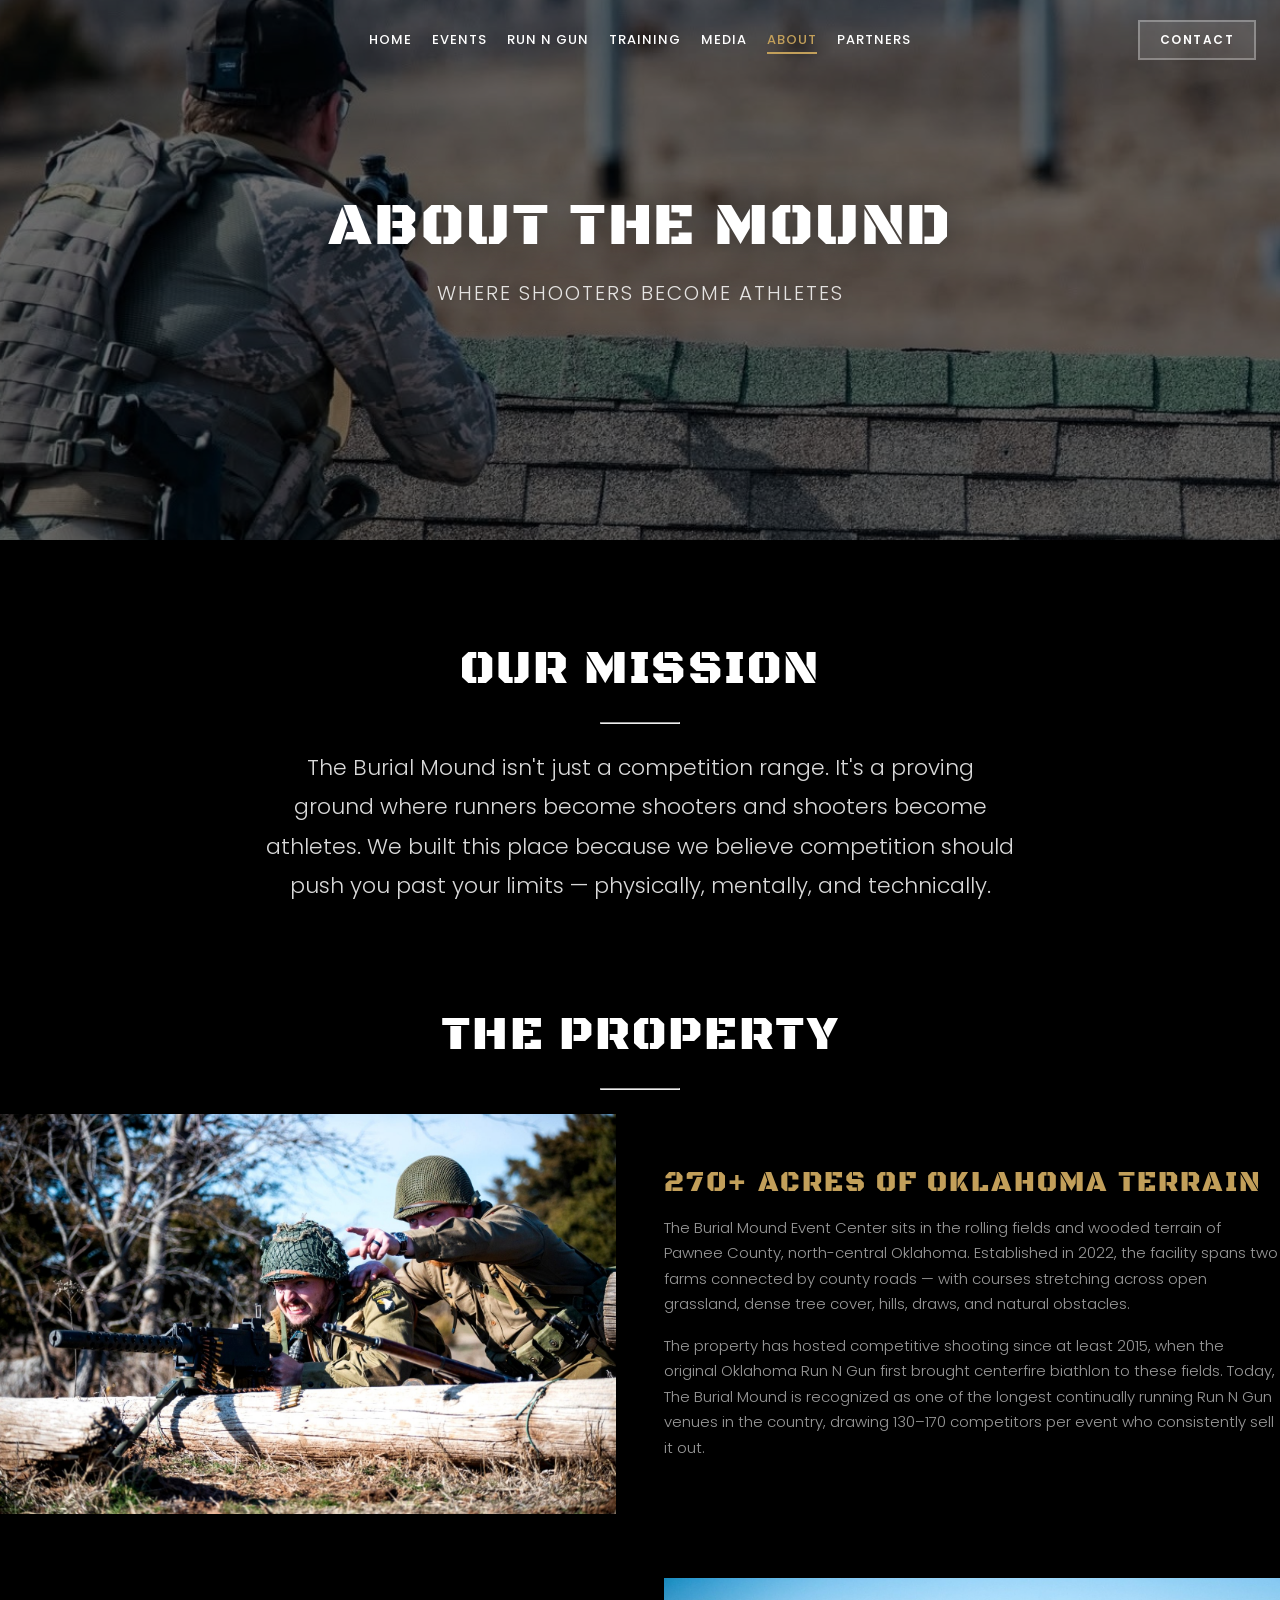
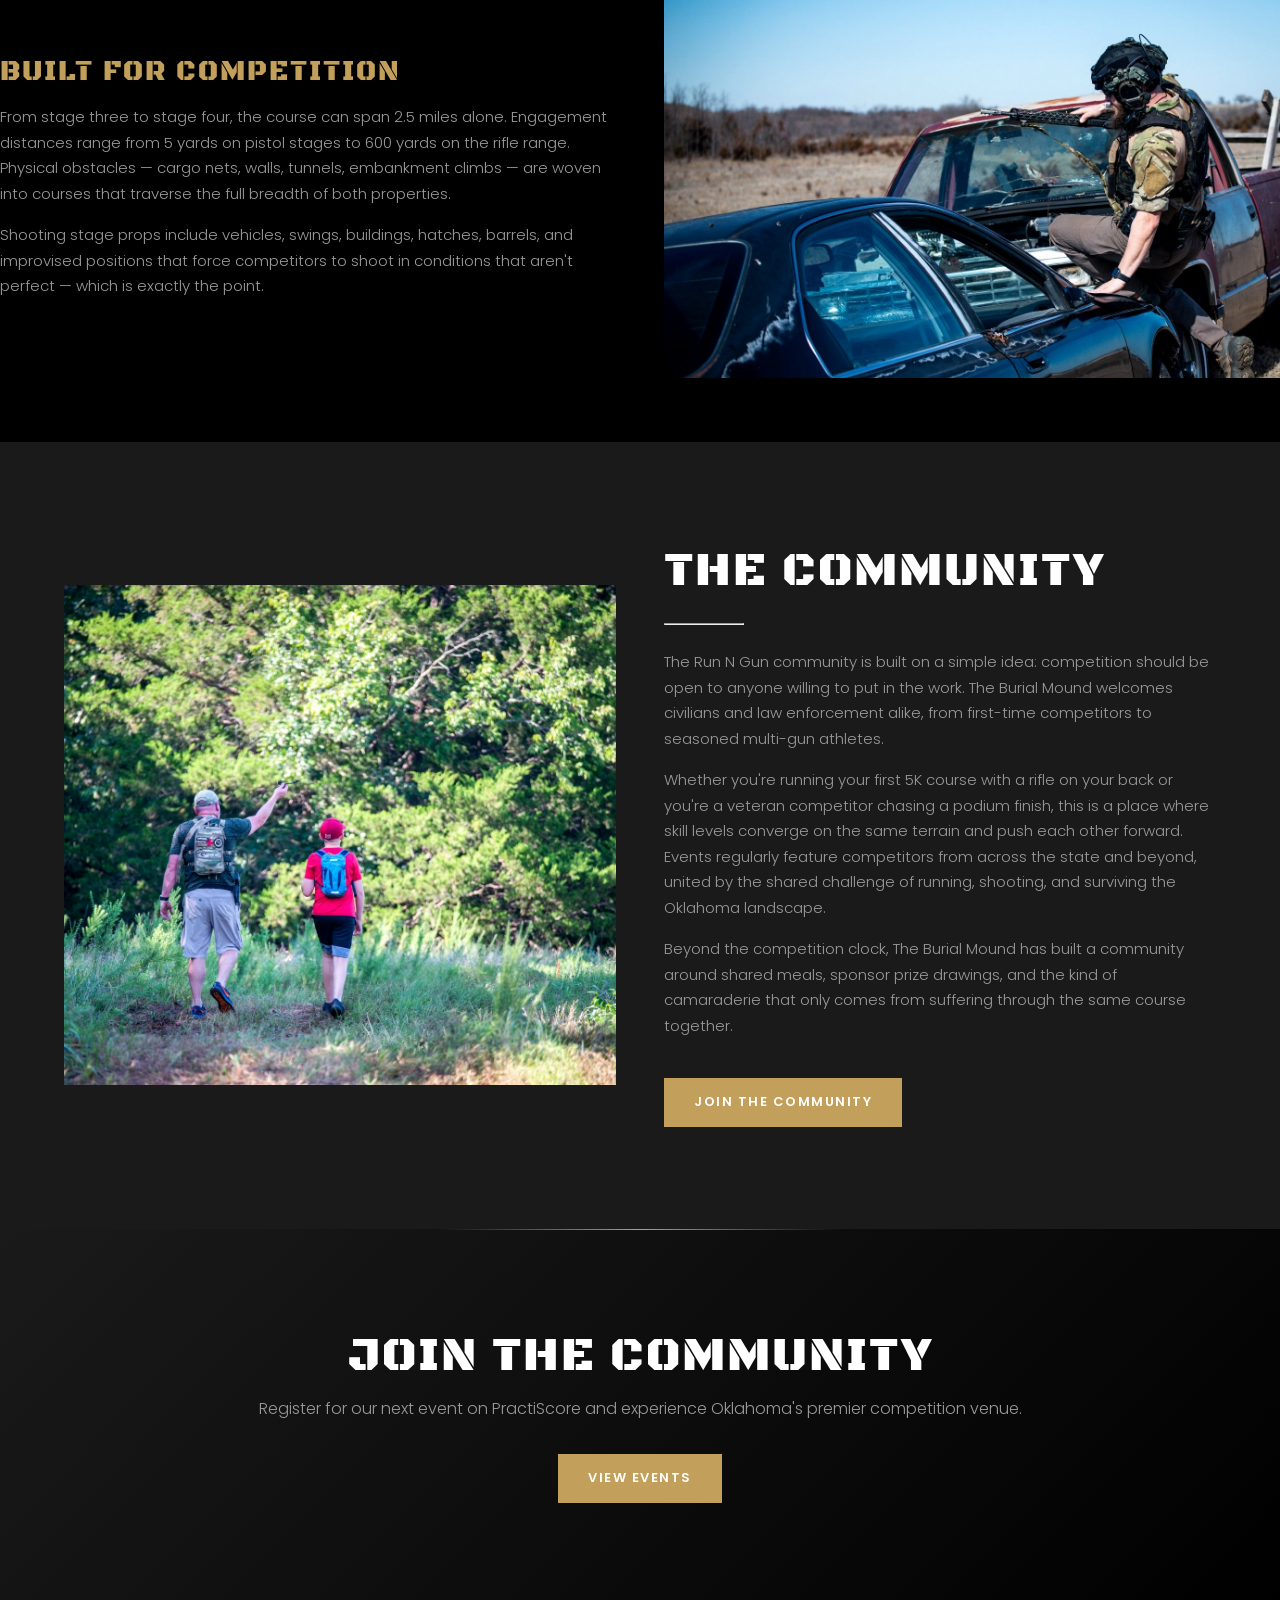
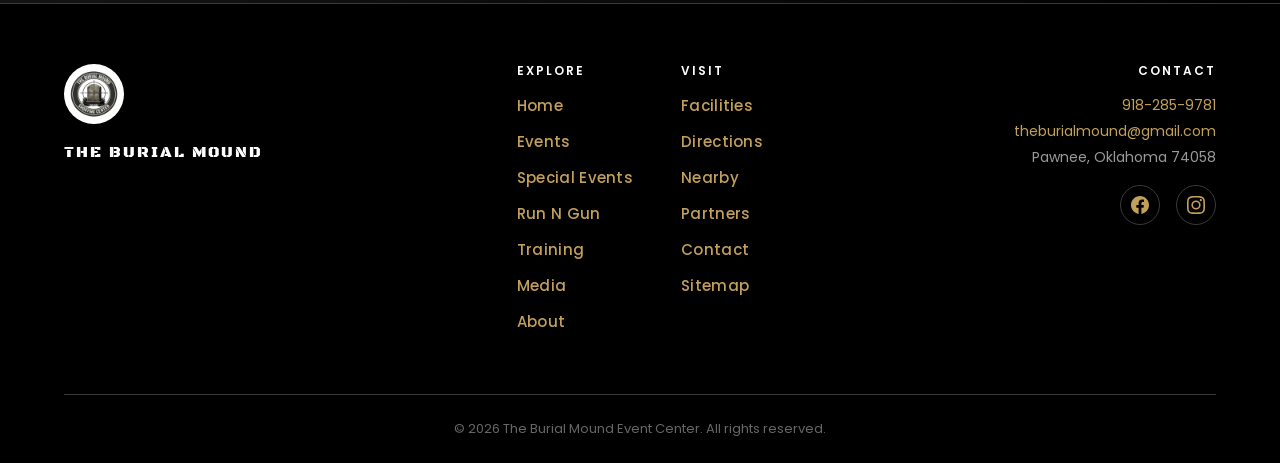
==== commit bd9b9ef3: "Add Southern Plains Armory sponsor card and Partners nav tab - partners.html: new Southern Plains Ar" ====
--- a/about.html
+++ b/about.html
@@ -33,6 +33,7 @@
         <a href="training.html">Training</a>
         <a href="media.html">Media</a>
         <a href="about.html" class="active">About</a>
+        <a href="partners.html">Partners</a>
       </div>
 
       <div class="nav__ctas">
@@ -54,6 +55,7 @@
       <a href="training.html">Training</a>
       <a href="media.html">Media</a>
       <a href="about.html" class="active">About</a>
+      <a href="partners.html">Partners</a>
       <a href="contact.html" class="btn-ghost">Contact</a>
     </div>
   </nav>
